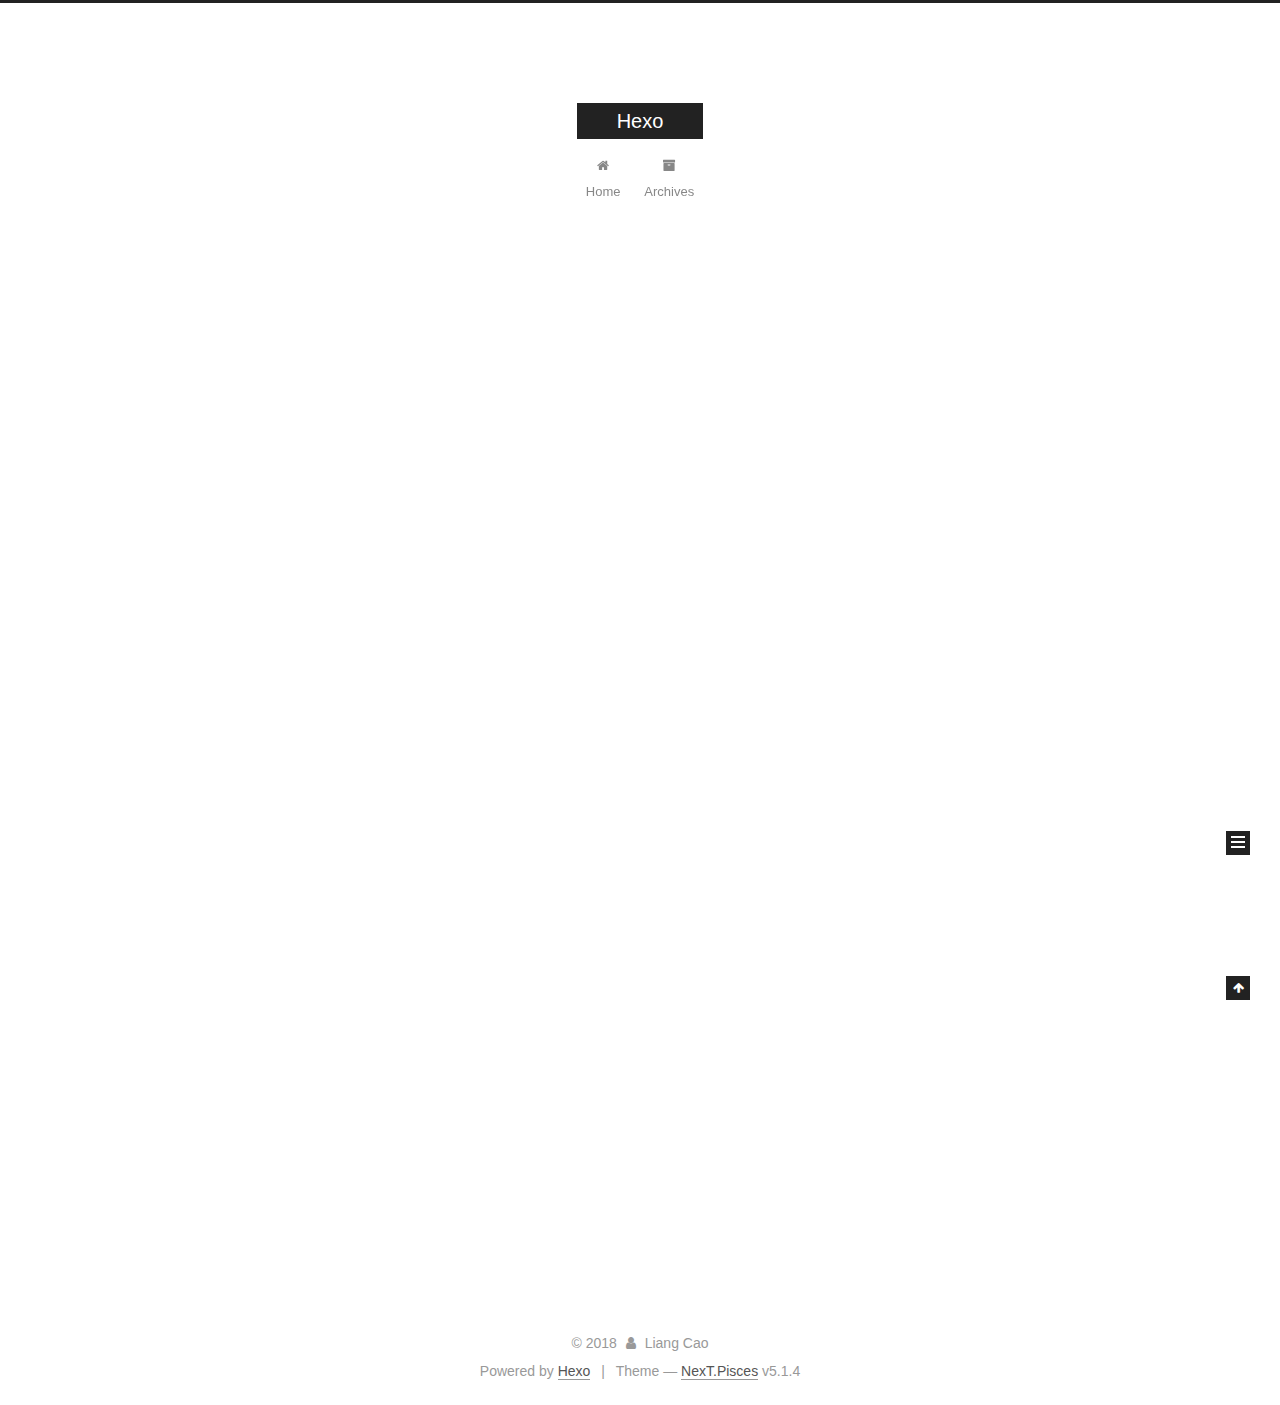
==== index.html @ f4bec3b0 "Site updated: 2018-11-25 15:55:55" ====
<!DOCTYPE html>



  


<html class="theme-next pisces use-motion" lang="">
<head><meta name="generator" content="Hexo 3.8.0">
  <meta charset="UTF-8">
<meta http-equiv="X-UA-Compatible" content="IE=edge">
<meta name="viewport" content="width=device-width, initial-scale=1, maximum-scale=1">
<meta name="theme-color" content="#222">









<meta http-equiv="Cache-Control" content="no-transform">
<meta http-equiv="Cache-Control" content="no-siteapp">
















  
  
  <link href="/lib/fancybox/source/jquery.fancybox.css?v=2.1.5" rel="stylesheet" type="text/css">







<link href="/lib/font-awesome/css/font-awesome.min.css?v=4.6.2" rel="stylesheet" type="text/css">

<link href="/css/main.css?v=5.1.4" rel="stylesheet" type="text/css">


  <link rel="apple-touch-icon" sizes="180x180" href="/images/apple-touch-icon-next.png?v=5.1.4">


  <link rel="icon" type="image/png" sizes="32x32" href="/images/favicon-32x32-next.png?v=5.1.4">


  <link rel="icon" type="image/png" sizes="16x16" href="/images/favicon-16x16-next.png?v=5.1.4">


  <link rel="mask-icon" href="/images/logo.svg?v=5.1.4" color="#222">





  <meta name="keywords" content="Hexo, NexT">










<meta property="og:type" content="website">
<meta property="og:title" content="Hexo">
<meta property="og:url" content="http://yoursite.com/index.html">
<meta property="og:site_name" content="Hexo">
<meta property="og:locale" content="default">
<meta name="twitter:card" content="summary">
<meta name="twitter:title" content="Hexo">



<script type="text/javascript" id="hexo.configurations">
  var NexT = window.NexT || {};
  var CONFIG = {
    root: '/',
    scheme: 'Pisces',
    version: '5.1.4',
    sidebar: {"position":"left","display":"post","offset":12,"b2t":false,"scrollpercent":false,"onmobile":false},
    fancybox: true,
    tabs: true,
    motion: {"enable":true,"async":false,"transition":{"post_block":"fadeIn","post_header":"slideDownIn","post_body":"slideDownIn","coll_header":"slideLeftIn","sidebar":"slideUpIn"}},
    duoshuo: {
      userId: '0',
      author: 'Author'
    },
    algolia: {
      applicationID: '',
      apiKey: '',
      indexName: '',
      hits: {"per_page":10},
      labels: {"input_placeholder":"Search for Posts","hits_empty":"We didn't find any results for the search: ${query}","hits_stats":"${hits} results found in ${time} ms"}
    }
  };
</script>



  <link rel="canonical" href="http://yoursite.com/">





  <title>Hexo</title>
  








</head>

<body itemscope="" itemtype="http://schema.org/WebPage" lang="default">

  
  
    
  

  <div class="container sidebar-position-left 
  page-home">
    <div class="headband"></div>

    <header id="header" class="header" itemscope="" itemtype="http://schema.org/WPHeader">
      <div class="header-inner"><div class="site-brand-wrapper">
  <div class="site-meta ">
    

    <div class="custom-logo-site-title">
      <a href="/" class="brand" rel="start">
        <span class="logo-line-before"><i></i></span>
        <span class="site-title">Hexo</span>
        <span class="logo-line-after"><i></i></span>
      </a>
    </div>
      
        <p class="site-subtitle"></p>
      
  </div>

  <div class="site-nav-toggle">
    <button>
      <span class="btn-bar"></span>
      <span class="btn-bar"></span>
      <span class="btn-bar"></span>
    </button>
  </div>
</div>

<nav class="site-nav">
  

  
    <ul id="menu" class="menu">
      
        
        <li class="menu-item menu-item-home">
          <a href="/" rel="section">
            
              <i class="menu-item-icon fa fa-fw fa-home"></i> <br>
            
            Home
          </a>
        </li>
      
        
        <li class="menu-item menu-item-archives">
          <a href="/archives/" rel="section">
            
              <i class="menu-item-icon fa fa-fw fa-archive"></i> <br>
            
            Archives
          </a>
        </li>
      

      
    </ul>
  

  
</nav>



 </div>
    </header>

    <main id="main" class="main">
      <div class="main-inner">
        <div class="content-wrap">
          <div id="content" class="content">
            
  <section id="posts" class="posts-expand">
    
      

  

  
  
  

  <article class="post post-type-normal" itemscope="" itemtype="http://schema.org/Article">
  
  
  
  <div class="post-block">
    <link itemprop="mainEntityOfPage" href="http://yoursite.com/2018/11/25/hello-world/">

    <span hidden itemprop="author" itemscope="" itemtype="http://schema.org/Person">
      <meta itemprop="name" content="Liang Cao">
      <meta itemprop="description" content="">
      <meta itemprop="image" content="/images/avatar.gif">
    </span>

    <span hidden itemprop="publisher" itemscope="" itemtype="http://schema.org/Organization">
      <meta itemprop="name" content="Hexo">
    </span>

    
      <header class="post-header">

        
        
          <h1 class="post-title" itemprop="name headline">
                
                <a class="post-title-link" href="/2018/11/25/hello-world/" itemprop="url">Hello World</a></h1>
        

        <div class="post-meta">
          <span class="post-time">
            
              <span class="post-meta-item-icon">
                <i class="fa fa-calendar-o"></i>
              </span>
              
                <span class="post-meta-item-text">Posted on</span>
              
              <time title="Post created" itemprop="dateCreated datePublished" datetime="2018-11-25T14:59:24+08:00">
                2018-11-25
              </time>
            

            

            
          </span>

          

          
            
          

          
          

          

          

          

        </div>
      </header>
    

    
    
    
    <div class="post-body" itemprop="articleBody">

      
      

      
        
          
            <p>Welcome to <a href="https://hexo.io/" target="_blank" rel="noopener">Hexo</a>! This is your very first post. Check <a href="https://hexo.io/docs/" target="_blank" rel="noopener">documentation</a> for more info. If you get any problems when using Hexo, you can find the answer in <a href="https://hexo.io/docs/troubleshooting.html" target="_blank" rel="noopener">troubleshooting</a> or you can ask me on <a href="https://github.com/hexojs/hexo/issues" target="_blank" rel="noopener">GitHub</a>.</p>
<h2 id="Quick-Start"><a href="#Quick-Start" class="headerlink" title="Quick Start"></a>Quick Start</h2><h3 id="Create-a-new-post"><a href="#Create-a-new-post" class="headerlink" title="Create a new post"></a>Create a new post</h3><figure class="highlight bash"><table><tr><td class="gutter"><pre><span class="line">1</span><br></pre></td><td class="code"><pre><span class="line">$ hexo new <span class="string">"My New Post"</span></span><br></pre></td></tr></table></figure>
<p>More info: <a href="https://hexo.io/docs/writing.html" target="_blank" rel="noopener">Writing</a></p>
<h3 id="Run-server"><a href="#Run-server" class="headerlink" title="Run server"></a>Run server</h3><figure class="highlight bash"><table><tr><td class="gutter"><pre><span class="line">1</span><br></pre></td><td class="code"><pre><span class="line">$ hexo server</span><br></pre></td></tr></table></figure>
<p>More info: <a href="https://hexo.io/docs/server.html" target="_blank" rel="noopener">Server</a></p>
<h3 id="Generate-static-files"><a href="#Generate-static-files" class="headerlink" title="Generate static files"></a>Generate static files</h3><figure class="highlight bash"><table><tr><td class="gutter"><pre><span class="line">1</span><br></pre></td><td class="code"><pre><span class="line">$ hexo generate</span><br></pre></td></tr></table></figure>
<p>More info: <a href="https://hexo.io/docs/generating.html" target="_blank" rel="noopener">Generating</a></p>
<h3 id="Deploy-to-remote-sites"><a href="#Deploy-to-remote-sites" class="headerlink" title="Deploy to remote sites"></a>Deploy to remote sites</h3><figure class="highlight bash"><table><tr><td class="gutter"><pre><span class="line">1</span><br></pre></td><td class="code"><pre><span class="line">$ hexo deploy</span><br></pre></td></tr></table></figure>
<p>More info: <a href="https://hexo.io/docs/deployment.html" target="_blank" rel="noopener">Deployment</a></p>

          
        
      
    </div>
    
    
    

    

    

    

    <footer class="post-footer">
      

      

      

      
      
        <div class="post-eof"></div>
      
    </footer>
  </div>
  
  
  
  </article>


    
  </section>

  


          </div>
          


          

        </div>
        
          
  
  <div class="sidebar-toggle">
    <div class="sidebar-toggle-line-wrap">
      <span class="sidebar-toggle-line sidebar-toggle-line-first"></span>
      <span class="sidebar-toggle-line sidebar-toggle-line-middle"></span>
      <span class="sidebar-toggle-line sidebar-toggle-line-last"></span>
    </div>
  </div>

  <aside id="sidebar" class="sidebar">
    
    <div class="sidebar-inner">

      

      

      <section class="site-overview-wrap sidebar-panel sidebar-panel-active">
        <div class="site-overview">
          <div class="site-author motion-element" itemprop="author" itemscope="" itemtype="http://schema.org/Person">
            
              <p class="site-author-name" itemprop="name">Liang Cao</p>
              <p class="site-description motion-element" itemprop="description"></p>
          </div>

          <nav class="site-state motion-element">

            
              <div class="site-state-item site-state-posts">
              
                <a href="/archives/">
              
                  <span class="site-state-item-count">1</span>
                  <span class="site-state-item-name">posts</span>
                </a>
              </div>
            

            

            

          </nav>

          

          

          
          

          
          

          

        </div>
      </section>

      

      

    </div>
  </aside>


        
      </div>
    </main>

    <footer id="footer" class="footer">
      <div class="footer-inner">
        <div class="copyright">&copy; <span itemprop="copyrightYear">2018</span>
  <span class="with-love">
    <i class="fa fa-user"></i>
  </span>
  <span class="author" itemprop="copyrightHolder">Liang Cao</span>

  
</div>


  <div class="powered-by">Powered by <a class="theme-link" target="_blank" href="https://hexo.io">Hexo</a></div>



  <span class="post-meta-divider">|</span>



  <div class="theme-info">Theme &mdash; <a class="theme-link" target="_blank" href="https://github.com/iissnan/hexo-theme-next">NexT.Pisces</a> v5.1.4</div>




        







        
      </div>
    </footer>

    
      <div class="back-to-top">
        <i class="fa fa-arrow-up"></i>
        
      </div>
    

    

  </div>

  

<script type="text/javascript">
  if (Object.prototype.toString.call(window.Promise) !== '[object Function]') {
    window.Promise = null;
  }
</script>









  












  
  
    <script type="text/javascript" src="/lib/jquery/index.js?v=2.1.3"></script>
  

  
  
    <script type="text/javascript" src="/lib/fastclick/lib/fastclick.min.js?v=1.0.6"></script>
  

  
  
    <script type="text/javascript" src="/lib/jquery_lazyload/jquery.lazyload.js?v=1.9.7"></script>
  

  
  
    <script type="text/javascript" src="/lib/velocity/velocity.min.js?v=1.2.1"></script>
  

  
  
    <script type="text/javascript" src="/lib/velocity/velocity.ui.min.js?v=1.2.1"></script>
  

  
  
    <script type="text/javascript" src="/lib/fancybox/source/jquery.fancybox.pack.js?v=2.1.5"></script>
  


  


  <script type="text/javascript" src="/js/src/utils.js?v=5.1.4"></script>

  <script type="text/javascript" src="/js/src/motion.js?v=5.1.4"></script>



  
  


  <script type="text/javascript" src="/js/src/affix.js?v=5.1.4"></script>

  <script type="text/javascript" src="/js/src/schemes/pisces.js?v=5.1.4"></script>



  

  


  <script type="text/javascript" src="/js/src/bootstrap.js?v=5.1.4"></script>



  


  




	





  





  












  





  

  

  

  
  

  

  

  

</body>
</html>
---- css/main.css ----
/* normalize.css v3.0.2 | MIT License | git.io/normalize */
html {
  font-family: sans-serif; /* 1 */
  -ms-text-size-adjust: 100%; /* 2 */
  -webkit-text-size-adjust: 100%; /* 2 */
}
body {
  margin: 0;
}
article,
aside,
details,
figcaption,
figure,
footer,
header,
hgroup,
main,
menu,
nav,
section,
summary {
  display: block;
}
audio,
canvas,
progress,
video {
  display: inline-block; /* 1 */
  vertical-align: baseline; /* 2 */
}
audio:not([controls]) {
  display: none;
  height: 0;
}
[hidden],
template {
  display: none;
}
a {
  background-color: transparent;
}
a:active,
a:hover {
  outline: 0;
}
abbr[title] {
  border-bottom: 1px dotted;
}
b,
strong {
  font-weight: bold;
}
dfn {
  font-style: italic;
}
h1 {
  font-size: 2em;
  margin: 0.67em 0;
}
mark {
  background: #ff0;
  color: #000;
}
small {
  font-size: 80%;
}
sub,
sup {
  font-size: 75%;
  line-height: 0;
  position: relative;
  vertical-align: baseline;
}
sup {
  top: -0.5em;
}
sub {
  bottom: -0.25em;
}
img {
  border: 0;
}
svg:not(:root) {
  overflow: hidden;
}
figure {
  margin: 1em 40px;
}
hr {
  -moz-box-sizing: content-box;
  box-sizing: content-box;
  height: 0;
}
pre {
  overflow: auto;
}
code,
kbd,
pre,
samp {
  font-family: monospace, monospace;
  font-size: 1em;
}
button,
input,
optgroup,
select,
textarea {
  color: inherit; /* 1 */
  font: inherit; /* 2 */
  margin: 0; /* 3 */
}
button {
  overflow: visible;
}
button,
select {
  text-transform: none;
}
button,
html input[type="button"],
input[type="reset"],
input[type="submit"] {
  -webkit-appearance: button; /* 2 */
  cursor: pointer; /* 3 */
}
button[disabled],
html input[disabled] {
  cursor: default;
}
button::-moz-focus-inner,
input::-moz-focus-inner {
  border: 0;
  padding: 0;
}
input {
  line-height: normal;
}
input[type="checkbox"],
input[type="radio"] {
  box-sizing: border-box; /* 1 */
  padding: 0; /* 2 */
}
input[type="number"]::-webkit-inner-spin-button,
input[type="number"]::-webkit-outer-spin-button {
  height: auto;
}
input[type="search"] {
  -webkit-appearance: textfield; /* 1 */
  -moz-box-sizing: content-box;
  -webkit-box-sizing: content-box; /* 2 */
  box-sizing: content-box;
}
input[type="search"]::-webkit-search-cancel-button,
input[type="search"]::-webkit-search-decoration {
  -webkit-appearance: none;
}
fieldset {
  border: 1px solid #c0c0c0;
  margin: 0 2px;
  padding: 0.35em 0.625em 0.75em;
}
legend {
  border: 0; /* 1 */
  padding: 0; /* 2 */
}
textarea {
  overflow: auto;
}
optgroup {
  font-weight: bold;
}
table {
  border-collapse: collapse;
  border-spacing: 0;
}
td,
th {
  padding: 0;
}
::selection {
  background: #262a30;
  color: #fff;
}
body {
  position: relative;
  font-family: 'Lato', "PingFang SC", "Microsoft YaHei", sans-serif;
  font-size: 14px;
  line-height: 2;
  color: #555;
  background: #fff;
}
@media (max-width: 767px) {
  body {
    padding-right: 0 !important;
  }
}
@media (min-width: 768px) and (max-width: 991px) {
  body {
    padding-right: 0 !important;
  }
}
@media (min-width: 1600px) {
  body {
    font-size: 16px;
  }
}
h1,
h2,
h3,
h4,
h5,
h6 {
  margin: 0;
  padding: 0;
  font-weight: bold;
  line-height: 1.5;
  font-family: 'Lato', "PingFang SC", "Microsoft YaHei", sans-serif;
}
h2,
h3,
h4,
h5,
h6 {
  margin: 20px 0 15px;
}
h1 {
  font-size: 22px;
}
@media (max-width: 767px) {
  h1 {
    font-size: 18px;
  }
}
h2 {
  font-size: 20px;
}
@media (max-width: 767px) {
  h2 {
    font-size: 16px;
  }
}
h3 {
  font-size: 18px;
}
@media (max-width: 767px) {
  h3 {
    font-size: 14px;
  }
}
h4 {
  font-size: 16px;
}
@media (max-width: 767px) {
  h4 {
    font-size: 12px;
  }
}
h5 {
  font-size: 14px;
}
@media (max-width: 767px) {
  h5 {
    font-size: 10px;
  }
}
h6 {
  font-size: 12px;
}
@media (max-width: 767px) {
  h6 {
    font-size: 8px;
  }
}
p {
  margin: 0 0 20px 0;
}
a {
  color: #555;
  text-decoration: none;
  outline: none;
  border-bottom: 1px solid #999;
  word-wrap: break-word;
}
a:hover {
  color: #222;
  border-bottom-color: #222;
}
blockquote {
  margin: 0;
  padding: 0;
}
img {
  display: block;
  margin: auto;
  max-width: 100%;
  height: auto;
}
hr {
  margin: 40px 0;
  height: 3px;
  border: none;
  background-color: #ddd;
  background-image: repeating-linear-gradient(-45deg, #fff, #fff 4px, transparent 4px, transparent 8px);
}
blockquote {
  padding: 0 15px;
  color: #666;
  border-left: 4px solid #ddd;
}
blockquote cite::before {
  content: "-";
  padding: 0 5px;
}
dt {
  font-weight: 700;
}
dd {
  margin: 0;
  padding: 0;
}
kbd {
  border: 1px solid #ccc;
  border-radius: 0.2em;
  box-shadow: 0.1em 0.1em 0.2em rgba(0,0,0,0.1);
  background-color: #f9f9f9;
  font-family: inherit;
  background-image: -webkit-linear-gradient(top, #eee, #fff, #eee);
  padding: 0.1em 0.3em;
  white-space: nowrap;
}
.text-left {
  text-align: left;
}
.text-center {
  text-align: center;
}
.text-right {
  text-align: right;
}
.text-justify {
  text-align: justify;
}
.text-nowrap {
  white-space: nowrap;
}
.text-lowercase {
  text-transform: lowercase;
}
.text-uppercase {
  text-transform: uppercase;
}
.text-capitalize {
  text-transform: capitalize;
}
.center-block {
  display: block;
  margin-left: auto;
  margin-right: auto;
}
.clearfix:before,
.clearfix:after {
  content: " ";
  display: table;
}
.clearfix:after {
  clear: both;
}
.pullquote {
  width: 45%;
}
.pullquote.left {
  float: left;
  margin-left: 5px;
  margin-right: 10px;
}
.pullquote.right {
  float: right;
  margin-left: 10px;
  margin-right: 5px;
}
.affix.affix.affix {
  position: fixed;
}
.translation {
  margin-top: -20px;
  font-size: 14px;
  color: #999;
}
.scrollbar-measure {
  width: 100px;
  height: 100px;
  overflow: scroll;
  position: absolute;
  top: -9999px;
}
.use-motion .motion-element {
  opacity: 0;
}
table {
  margin: 20px 0;
  width: 100%;
  border-collapse: collapse;
  border-spacing: 0;
  border: 1px solid #ddd;
  font-size: 14px;
  table-layout: fixed;
  word-wrap: break-all;
}
table>tbody>tr:nth-of-type(odd) {
  background-color: #f9f9f9;
}
table>tbody>tr:hover {
  background-color: #f5f5f5;
}
caption,
th,
td {
  padding: 8px;
  text-align: left;
  vertical-align: middle;
  font-weight: normal;
}
th,
td {
  border-bottom: 3px solid #ddd;
  border-right: 1px solid #eee;
}
th {
  padding-bottom: 10px;
  font-weight: 700;
}
td {
  border-bottom-width: 1px;
}
html,
body {
  height: 100%;
}
.container {
  position: relative;
  min-height: 100%;
}
.header-inner {
  margin: 0 auto;
  padding: 100px 0 70px;
  width: 700px;
}
@media (min-width: 1600px) {
  .container .header-inner {
    width: 900px;
  }
}
.main {
  padding-bottom: 150px;
}
.main-inner {
  margin: 0 auto;
  width: 700px;
}
@media (min-width: 1600px) {
  .container .main-inner {
    width: 900px;
  }
}
.footer {
  position: absolute;
  left: 0;
  bottom: 0;
  width: 100%;
  min-height: 50px;
}
.footer-inner {
  box-sizing: border-box;
  margin: 20px auto;
  width: 700px;
}
@media (min-width: 1600px) {
  .container .footer-inner {
    width: 900px;
  }
}
pre,
.highlight {
  overflow: auto;
  margin: 20px 0;
  padding: 0;
  font-size: 13px;
  color: #4d4d4c;
  background: #f7f7f7;
  line-height: 1.6;
}
pre,
code {
  font-family: consolas, Menlo, "PingFang SC", "Microsoft YaHei", monospace;
}
code {
  padding: 2px 4px;
  word-wrap: break-word;
  color: #555;
  background: #eee;
  border-radius: 3px;
  font-size: 13px;
}
pre {
  padding: 10px;
}
pre code {
  padding: 0;
  color: #4d4d4c;
  background: none;
  text-shadow: none;
}
.highlight {
  border-radius: 1px;
}
.highlight pre {
  border: none;
  margin: 0;
  padding: 10px 0;
}
.highlight table {
  margin: 0;
  width: auto;
  border: none;
}
.highlight td {
  border: none;
  padding: 0;
}
.highlight figcaption {
  font-size: 1em;
  color: #4d4d4c;
  line-height: 1em;
  margin-bottom: 1em;
}
.highlight figcaption:before,
.highlight figcaption:after {
  content: " ";
  display: table;
}
.highlight figcaption:after {
  clear: both;
}
.highlight figcaption a {
  float: right;
  color: #4d4d4c;
}
.highlight figcaption a:hover {
  border-bottom-color: #4d4d4c;
}
.highlight .gutter pre {
  padding-left: 10px;
  padding-right: 10px;
  color: #869194;
  text-align: right;
  background-color: #eff2f3;
}
.highlight .code pre {
  width: 100%;
  padding-left: 10px;
  padding-right: 10px;
  background-color: #f7f7f7;
}
.highlight .line {
  height: 20px;
}
.gutter {
  -webkit-user-select: none;
  -moz-user-select: none;
  -ms-user-select: none;
  user-select: none;
}
.gist table {
  width: auto;
}
.gist table td {
  border: none;
}
pre .deletion {
  background: #fdd;
}
pre .addition {
  background: #dfd;
}
pre .meta {
  color: #8959a8;
}
pre .comment {
  color: #8e908c;
}
pre .variable,
pre .attribute,
pre .tag,
pre .regexp,
pre .ruby .constant,
pre .xml .tag .title,
pre .xml .pi,
pre .xml .doctype,
pre .html .doctype,
pre .css .id,
pre .css .class,
pre .css .pseudo {
  color: #c82829;
}
pre .number,
pre .preprocessor,
pre .built_in,
pre .literal,
pre .params,
pre .constant,
pre .command {
  color: #f5871f;
}
pre .ruby .class .title,
pre .css .rules .attribute,
pre .string,
pre .value,
pre .inheritance,
pre .header,
pre .ruby .symbol,
pre .xml .cdata,
pre .special,
pre .number,
pre .formula {
  color: #718c00;
}
pre .title,
pre .css .hexcolor {
  color: #3e999f;
}
pre .function,
pre .python .decorator,
pre .python .title,
pre .ruby .function .title,
pre .ruby .title .keyword,
pre .perl .sub,
pre .javascript .title,
pre .coffeescript .title {
  color: #4271ae;
}
pre .keyword,
pre .javascript .function {
  color: #8959a8;
}
.full-image.full-image.full-image.full-image {
  border: none;
  max-width: 100%;
  width: auto;
  margin: 20px auto 25px;
}
@media (min-width: 992px) {
  .full-image.full-image.full-image.full-image {
    max-width: none;
    width: 110%;
    margin: 25px -5%;
  }
}
.blockquote-center,
.page-home .post-type-quote blockquote,
.page-post-detail .post-type-quote blockquote {
  position: relative;
  margin: 40px 0;
  padding: 0;
  border-left: none;
  text-align: center;
}
.blockquote-center::before,
.page-home .post-type-quote blockquote::before,
.page-post-detail .post-type-quote blockquote::before,
.blockquote-center::after,
.page-home .post-type-quote blockquote::after,
.page-post-detail .post-type-quote blockquote::after {
  position: absolute;
  content: ' ';
  display: block;
  width: 100%;
  height: 24px;
  opacity: 0.2;
  background-repeat: no-repeat;
  background-position: 0 -6px;
  background-size: 22px 22px;
}
.blockquote-center::before,
.page-home .post-type-quote blockquote::before,
.page-post-detail .post-type-quote blockquote::before {
  top: -20px;
  background-image: url("../images/quote-l.svg");
  border-top: 1px solid #ccc;
}
.blockquote-center::after,
.page-home .post-type-quote blockquote::after,
.page-post-detail .post-type-quote blockquote::after {
  bottom: -20px;
  background-image: url("../images/quote-r.svg");
  border-bottom: 1px solid #ccc;
  background-position: 100% 8px;
}
.blockquote-center p,
.page-home .post-type-quote blockquote p,
.page-post-detail .post-type-quote blockquote p,
.blockquote-center div,
.page-home .post-type-quote blockquote div,
.page-post-detail .post-type-quote blockquote div {
  text-align: center;
}
.post .post-body .group-picture img {
  box-sizing: border-box;
  padding: 0 3px;
  border: none;
}
.post .group-picture-row {
  overflow: hidden;
  margin-top: 6px;
}
.post .group-picture-row:first-child {
  margin-top: 0;
}
.post .group-picture-column {
  float: left;
}
.page-post-detail .post-body .group-picture-column {
  float: none;
  margin-top: 10px;
  width: auto !important;
}
.page-post-detail .post-body .group-picture-column img {
  margin: 0 auto;
}
.page-archive .group-picture-container {
  overflow: hidden;
}
.page-archive .group-picture-row {
  float: left;
}
.page-archive .group-picture-row:first-child {
  margin-top: 6px;
}
.page-archive .group-picture-column {
  max-width: 150px;
  max-height: 150px;
}
.post-body .note {
  position: relative;
  padding: 15px;
  margin-bottom: 20px;
  border: 1px solid #eee;
  border-left-width: 5px;
  border-radius: 3px;
}
.post-body .note h2,
.post-body .note h3,
.post-body .note h4,
.post-body .note h5,
.post-body .note h6 {
  margin-top: 0;
  margin-bottom: 0;
  border-bottom: initial;
  padding-top: 0 !important;
}
.post-body .note p:first-child,
.post-body .note ul:first-child,
.post-body .note ol:first-child,
.post-body .note table:first-child,
.post-body .note pre:first-child,
.post-body .note blockquote:first-child {
  margin-top: 0;
}
.post-body .note p:last-child,
.post-body .note ul:last-child,
.post-body .note ol:last-child,
.post-body .note table:last-child,
.post-body .note pre:last-child,
.post-body .note blockquote:last-child {
  margin-bottom: 0;
}
.post-body .note.default {
  border-left-color: #777;
}
.post-body .note.default h2,
.post-body .note.default h3,
.post-body .note.default h4,
.post-body .note.default h5,
.post-body .note.default h6 {
  color: #777;
}
.post-body .note.primary {
  border-left-color: #6f42c1;
}
.post-body .note.primary h2,
.post-body .note.primary h3,
.post-body .note.primary h4,
.post-body .note.primary h5,
.post-body .note.primary h6 {
  color: #6f42c1;
}
.post-body .note.info {
  border-left-color: #428bca;
}
.post-body .note.info h2,
.post-body .note.info h3,
.post-body .note.info h4,
.post-body .note.info h5,
.post-body .note.info h6 {
  color: #428bca;
}
.post-body .note.success {
  border-left-color: #5cb85c;
}
.post-body .note.success h2,
.post-body .note.success h3,
.post-body .note.success h4,
.post-body .note.success h5,
.post-body .note.success h6 {
  color: #5cb85c;
}
.post-body .note.warning {
  border-left-color: #f0ad4e;
}
.post-body .note.warning h2,
.post-body .note.warning h3,
.post-body .note.warning h4,
.post-body .note.warning h5,
.post-body .note.warning h6 {
  color: #f0ad4e;
}
.post-body .note.danger {
  border-left-color: #d9534f;
}
.post-body .note.danger h2,
.post-body .note.danger h3,
.post-body .note.danger h4,
.post-body .note.danger h5,
.post-body .note.danger h6 {
  color: #d9534f;
}
.post-body .label {
  display: inline;
  padding: 0 2px;
  white-space: nowrap;
}
.post-body .label.default {
  background-color: #f0f0f0;
}
.post-body .label.primary {
  background-color: #efe6f7;
}
.post-body .label.info {
  background-color: #e5f2f8;
}
.post-body .label.success {
  background-color: #e7f4e9;
}
.post-body .label.warning {
  background-color: #fcf6e1;
}
.post-body .label.danger {
  background-color: #fae8eb;
}
.post-body .tabs {
  position: relative;
  display: block;
  margin-bottom: 20px;
  padding-top: 10px;
}
.post-body .tabs ul.nav-tabs {
  margin: 0;
  padding: 0;
  display: flex;
  margin-bottom: -1px;
}
@media (max-width: 413px) {
  .post-body .tabs ul.nav-tabs {
    display: block;
    margin-bottom: 5px;
  }
}
.post-body .tabs ul.nav-tabs li.tab {
  list-style-type: none !important;
  margin: 0 0.25em 0 0;
  border-top: 3px solid transparent;
  border-left: 1px solid transparent;
  border-right: 1px solid transparent;
}
@media (max-width: 413px) {
  .post-body .tabs ul.nav-tabs li.tab {
    margin: initial;
    border-top: 1px solid transparent;
    border-left: 3px solid transparent;
    border-right: 1px solid transparent;
    border-bottom: 1px solid transparent;
  }
}
.post-body .tabs ul.nav-tabs li.tab a {
  outline: 0;
  border-bottom: initial;
  display: block;
  line-height: 1.8em;
  padding: 0.25em 0.75em;
  transition-duration: 0.2s;
  transition-timing-function: ease-out;
  transition-delay: 0s;
}
.post-body .tabs ul.nav-tabs li.tab a i {
  width: 1.285714285714286em;
}
.post-body .tabs ul.nav-tabs li.tab.active {
  border-top: 3px solid #fc6423;
  border-left: 1px solid #ddd;
  border-right: 1px solid #ddd;
  background-color: #fff;
}
@media (max-width: 413px) {
  .post-body .tabs ul.nav-tabs li.tab.active {
    border-top: 1px solid #ddd;
    border-left: 3px solid #fc6423;
    border-right: 1px solid #ddd;
    border-bottom: 1px solid #ddd;
  }
}
.post-body .tabs ul.nav-tabs li.tab.active a {
  cursor: default;
  color: #555;
}
.post-body .tabs .tab-content {
  background-color: #fff;
}
.post-body .tabs .tab-content .tab-pane {
  border: 1px solid #ddd;
  padding: 20px 20px 0 20px;
}
.post-body .tabs .tab-content .tab-pane:not(.active) {
  display: none !important;
}
.post-body .tabs .tab-content .tab-pane.active {
  display: block !important;
}
.btn {
  display: inline-block;
  padding: 0 20px;
  font-size: 14px;
  color: #fff;
  background: #222;
  border: 2px solid #222;
  text-decoration: none;
  border-radius: 0;
  transition-property: background-color;
  transition-duration: 0.2s;
  transition-timing-function: ease-in-out;
  transition-delay: 0s;
  line-height: 2;
}
.btn:hover {
  border-color: #222;
  color: #222;
  background: #fff;
}
.btn +.btn {
  margin: 0 0 8px 8px;
}
.btn .fa-fw {
  width: 1.285714285714286em;
  text-align: left;
}
.btn-bar {
  display: block;
  width: 22px;
  height: 2px;
  background: #555;
  border-radius: 1px;
}
.btn-bar+.btn-bar {
  margin-top: 4px;
}
.pagination {
  margin: 120px 0 40px;
  text-align: center;
  border-top: 1px solid #eee;
}
.page-number-basic,
.pagination .prev,
.pagination .next,
.pagination .page-number,
.pagination .space {
  display: inline-block;
  position: relative;
  top: -1px;
  margin: 0 10px;
  padding: 0 11px;
}
@media (max-width: 767px) {
  .page-number-basic,
  .pagination .prev,
  .pagination .next,
  .pagination .page-number,
  .pagination .space {
    margin: 0 5px;
  }
}
.pagination .prev,
.pagination .next,
.pagination .page-number {
  border-bottom: 0;
  border-top: 1px solid #eee;
  transition-property: border-color;
  transition-duration: 0.2s;
  transition-timing-function: ease-in-out;
  transition-delay: 0s;
}
.pagination .prev:hover,
.pagination .next:hover,
.pagination .page-number:hover {
  border-top-color: #222;
}
.pagination .space {
  padding: 0;
  margin: 0;
}
.pagination .prev {
  margin-left: 0;
}
.pagination .next {
  margin-right: 0;
}
.pagination .page-number.current {
  color: #fff;
  background: #ccc;
  border-top-color: #ccc;
}
@media (max-width: 767px) {
  .pagination {
    border-top: none;
  }
  .pagination .prev,
  .pagination .next,
  .pagination .page-number {
    margin-bottom: 10px;
    border-top: 0;
    border-bottom: 1px solid #eee;
    padding: 0 10px;
  }
  .pagination .prev:hover,
  .pagination .next:hover,
  .pagination .page-number:hover {
    border-bottom-color: #222;
  }
}
.comments {
  margin: 60px 20px 0;
}
.tag-cloud {
  text-align: center;
}
.tag-cloud a {
  display: inline-block;
  margin: 10px;
}
.back-to-top {
  box-sizing: border-box;
  position: fixed;
  bottom: -100px;
  right: 30px;
  z-index: 1050;
  padding: 0 6px;
  width: 24px;
  background: #222;
  font-size: 12px;
  opacity: 1;
  color: #fff;
  cursor: pointer;
  text-align: center;
  -webkit-transform: translateZ(0);
  transition-property: bottom;
  transition-duration: 0.2s;
  transition-timing-function: ease-in-out;
  transition-delay: 0s;
}
@media (min-width: 768px) and (max-width: 991px) {
  .back-to-top {
    display: none !important;
  }
}
@media (max-width: 767px) {
  .back-to-top {
    display: none !important;
  }
}
.back-to-top.back-to-top-on {
  bottom: 19px;
}
.header {
  background: transparent;
}
.header-inner {
  position: relative;
}
.headband {
  height: 3px;
  background: #222;
}
.site-meta {
  margin: 0;
  text-align: center;
}
@media (max-width: 767px) {
  .site-meta {
    text-align: center;
  }
}
.brand {
  position: relative;
  display: inline-block;
  padding: 0 40px;
  color: #fff;
  background: #222;
  border-bottom: none;
}
.brand:hover {
  color: #fff;
}
.logo {
  display: inline-block;
  margin-right: 5px;
  line-height: 36px;
  vertical-align: top;
}
.site-title {
  display: inline-block;
  vertical-align: top;
  line-height: 36px;
  font-size: 20px;
  font-weight: normal;
  font-family: 'Lato', "PingFang SC", "Microsoft YaHei", sans-serif;
}
.site-subtitle {
  margin-top: 10px;
  font-size: 13px;
  color: #999;
}
.use-motion .brand {
  opacity: 0;
}
.use-motion .logo,
.use-motion .site-title,
.use-motion .site-subtitle {
  opacity: 0;
  position: relative;
  top: -10px;
}
.site-nav-toggle {
  display: none;
  position: absolute;
  top: 10px;
  left: 10px;
}
@media (max-width: 767px) {
  .site-nav-toggle {
    display: block;
  }
}
.site-nav-toggle button {
  margin-top: 2px;
  padding: 9px 10px;
  background: transparent;
  border: none;
}
@media (max-width: 767px) {
  .site-nav {
    display: none;
    margin: 0 -10px;
    padding: 0 10px;
    clear: both;
    border-top: 1px solid #ddd;
  }
}
@media (min-width: 768px) and (max-width: 991px) {
  .site-nav {
    display: block !important;
  }
}
@media (min-width: 992px) {
  .site-nav {
    display: block !important;
  }
}
.menu {
  margin-top: 20px;
  padding-left: 0;
  text-align: center;
}
.menu .menu-item {
  display: inline-block;
  margin: 0 10px;
  list-style: none;
}
@media screen and (max-width: 767px) {
  .menu .menu-item {
    margin-top: 10px;
  }
}
.menu .menu-item a {
  display: block;
  font-size: 13px;
  line-height: inherit;
  border-bottom: 1px solid transparent;
  transition-property: border-color;
  transition-duration: 0.2s;
  transition-timing-function: ease-in-out;
  transition-delay: 0s;
}
.menu .menu-item a:hover {
  border-bottom-color: #222;
}
.menu .menu-item .fa {
  margin-right: 5px;
}
.use-motion .menu-item {
  opacity: 0;
}
.post-body {
  font-family: 'Lato', "PingFang SC", "Microsoft YaHei", sans-serif;
}
@media (max-width: 767px) {
  .post-body {
    word-break: break-word;
  }
}
.post-body .fancybox img {
  display: block !important;
  margin: 0 auto;
  cursor: pointer;
  cursor: zoom-in;
  cursor: -webkit-zoom-in;
}
.post-body .image-caption,
.post-body .figure .caption {
  margin: -20px auto 15px;
  text-align: center;
  font-size: 14px;
  color: #999;
  font-weight: bold;
  line-height: 1;
}
.post-sticky-flag {
  display: inline-block;
  font-size: 16px;
  -ms-transform: rotate(30deg);
  -webkit-transform: rotate(30deg);
  -moz-transform: rotate(30deg);
  -ms-transform: rotate(30deg);
  -o-transform: rotate(30deg);
  transform: rotate(30deg);
}
.use-motion .post-block,
.use-motion .pagination,
.use-motion .comments {
  opacity: 0;
}
.use-motion .post-header {
  opacity: 0;
}
.use-motion .post-body {
  opacity: 0;
}
.use-motion .collection-title {
  opacity: 0;
}
.posts-expand {
  padding-top: 40px;
}
@media (max-width: 767px) {
  .posts-expand {
    margin: 0 20px;
  }
  .post-body pre .gutter pre {
    padding-right: 10px;
  }
  .post-body .highlight {
    margin-left: 0px;
    margin-right: 0px;
    padding: 0;
  }
  .post-body .highlight .gutter pre {
    padding-right: 10px;
  }
}
@media (min-width: 992px) {
  .posts-expand .post-body {
    text-align: justify;
  }
}
.posts-expand .post-body h2,
.posts-expand .post-body h3,
.posts-expand .post-body h4,
.posts-expand .post-body h5,
.posts-expand .post-body h6 {
  padding-top: 10px;
}
.posts-expand .post-body h2 .header-anchor,
.posts-expand .post-body h3 .header-anchor,
.posts-expand .post-body h4 .header-anchor,
.posts-expand .post-body h5 .header-anchor,
.posts-expand .post-body h6 .header-anchor {
  float: right;
  margin-left: 10px;
  color: #ccc;
  border-bottom-style: none;
  visibility: hidden;
}
.posts-expand .post-body h2 .header-anchor:hover,
.posts-expand .post-body h3 .header-anchor:hover,
.posts-expand .post-body h4 .header-anchor:hover,
.posts-expand .post-body h5 .header-anchor:hover,
.posts-expand .post-body h6 .header-anchor:hover {
  color: inherit;
}
.posts-expand .post-body h2:hover .header-anchor,
.posts-expand .post-body h3:hover .header-anchor,
.posts-expand .post-body h4:hover .header-anchor,
.posts-expand .post-body h5:hover .header-anchor,
.posts-expand .post-body h6:hover .header-anchor {
  visibility: visible;
}
.posts-expand .post-body ul li {
  list-style: circle;
}
.posts-expand .post-body img {
  box-sizing: border-box;
  margin: auto;
  padding: 3px;
  border: 1px solid #ddd;
}
.posts-expand .post-body .fancybox img {
  margin: 0 auto 25px;
}
@media (max-width: 767px) {
  .posts-collapse {
    margin: 0 20px;
  }
  .posts-collapse .post-title,
  .posts-collapse .post-meta {
    display: block;
    width: auto;
    text-align: left;
  }
}
.posts-collapse {
  position: relative;
  z-index: 1010;
  margin-left: 55px;
}
.posts-collapse::after {
  content: " ";
  position: absolute;
  top: 20px;
  left: 0;
  margin-left: -2px;
  width: 4px;
  height: 100%;
  background: #f5f5f5;
  z-index: -1;
}
@media (max-width: 767px) {
  .posts-collapse {
    margin: 0 20px;
  }
}
.posts-collapse .collection-title {
  position: relative;
  margin: 60px 0;
}
.posts-collapse .collection-title h1,
.posts-collapse .collection-title h2 {
  margin-left: 20px;
}
.posts-collapse .collection-title small {
  color: #bbb;
  margin-left: 5px;
}
.posts-collapse .collection-title::before {
  content: " ";
  position: absolute;
  left: 0;
  top: 50%;
  margin-left: -4px;
  margin-top: -4px;
  width: 8px;
  height: 8px;
  background: #bbb;
  border-radius: 50%;
}
.posts-collapse .post {
  margin: 30px 0;
}
.posts-collapse .post-header {
  position: relative;
  transition-duration: 0.2s;
  transition-timing-function: ease-in-out;
  transition-delay: 0s;
  transition-property: border;
  border-bottom: 1px dashed #ccc;
}
.posts-collapse .post-header::before {
  content: " ";
  position: absolute;
  left: 0;
  top: 12px;
  width: 6px;
  height: 6px;
  margin-left: -4px;
  background: #bbb;
  border-radius: 50%;
  border: 1px solid #fff;
  transition-duration: 0.2s;
  transition-timing-function: ease-in-out;
  transition-delay: 0s;
  transition-property: background;
}
.posts-collapse .post-header:hover {
  border-bottom-color: #666;
}
.posts-collapse .post-header:hover::before {
  background: #222;
}
.posts-collapse .post-meta {
  position: absolute;
  font-size: 12px;
  left: 20px;
  top: 5px;
}
.posts-collapse .post-comments-count {
  display: none;
}
.posts-collapse .post-title {
  margin-left: 60px;
  font-size: 16px;
  font-weight: normal;
  line-height: inherit;
}
.posts-collapse .post-title::after {
  margin-left: 3px;
  opacity: 0.6;
}
.posts-collapse .post-title a {
  color: #666;
  border-bottom: none;
}
.page-home .post-type-quote .post-header,
.page-post-detail .post-type-quote .post-header,
.page-home .post-type-quote .post-tags,
.page-post-detail .post-type-quote .post-tags {
  display: none;
}
.posts-expand .post-title {
  text-align: center;
  word-break: break-word;
  font-weight: 400;
}
.posts-expand .post-title-link {
  display: inline-block;
  position: relative;
  color: #555;
  border-bottom: none;
  line-height: 1.2;
  vertical-align: top;
}
.posts-expand .post-title-link::before {
  content: "";
  position: absolute;
  width: 100%;
  height: 2px;
  bottom: 0;
  left: 0;
  background-color: #000;
  visibility: hidden;
  -webkit-transform: scaleX(0);
  -moz-transform: scaleX(0);
  -ms-transform: scaleX(0);
  -o-transform: scaleX(0);
  transform: scaleX(0);
  transition-duration: 0.2s;
  transition-timing-function: ease-in-out;
  transition-delay: 0s;
}
.posts-expand .post-title-link:hover::before {
  visibility: visible;
  -webkit-transform: scaleX(1);
  -moz-transform: scaleX(1);
  -ms-transform: scaleX(1);
  -o-transform: scaleX(1);
  transform: scaleX(1);
}
.posts-expand .post-title-link .fa {
  font-size: 16px;
}
.posts-expand .post-meta {
  margin: 3px 0 60px 0;
  color: #999;
  font-family: 'Lato', "PingFang SC", "Microsoft YaHei", sans-serif;
  font-size: 12px;
  text-align: center;
}
.posts-expand .post-meta .post-category-list {
  display: inline-block;
  margin: 0;
  padding: 3px;
}
.posts-expand .post-meta .post-category-list-link {
  color: #999;
}
.posts-expand .post-meta .post-description {
  font-size: 14px;
  margin-top: 2px;
}
.post-meta-divider {
  margin: 0 0.5em;
}
.post-meta-item-icon {
  margin-right: 3px;
}
@media (min-width: 768px) and (max-width: 991px) {
  .post-meta-item-icon {
    display: inline-block;
  }
}
@media (max-width: 767px) {
  .post-meta-item-icon {
    display: inline-block;
  }
}
@media (min-width: 768px) and (max-width: 991px) {
  .post-meta-item-text {
    display: none;
  }
}
@media (max-width: 767px) {
  .post-meta-item-text {
    display: none;
  }
}
@media (max-width: 767px) {
  .posts-expand .post-comments-count {
    display: none;
  }
}
.post-button {
  margin-top: 40px;
}
.posts-expand .post-tags {
  margin-top: 40px;
  text-align: center;
}
.posts-expand .post-tags a {
  display: inline-block;
  margin-right: 10px;
  font-size: 13px;
}
.post-nav {
  display: table;
  margin-top: 15px;
  width: 100%;
  border-top: 1px solid #eee;
}
.post-nav-divider {
  display: table-cell;
  width: 10%;
}
.post-nav-item {
  display: table-cell;
  padding: 10px 0 0 0;
  width: 45%;
  vertical-align: top;
}
.post-nav-item a {
  position: relative;
  display: block;
  line-height: 25px;
  font-size: 14px;
  color: #555;
  border-bottom: none;
}
.post-nav-item a:hover {
  color: #222;
  border-bottom: none;
}
.post-nav-item a:active {
  top: 2px;
}
.post-nav-item .fa {
  position: absolute;
  top: 8px;
  left: 0;
  font-size: 12px;
}
.post-nav-next a {
  padding-left: 15px;
}
.post-nav-prev {
  text-align: right;
}
.post-nav-prev a {
  padding-right: 15px;
}
.post-nav-prev .fa {
  right: 0;
  left: auto;
}
.posts-expand .post-eof {
  display: block;
  margin: 80px auto 60px;
  width: 8%;
  height: 1px;
  background: #ccc;
  text-align: center;
}
.post:last-child .post-eof.post-eof.post-eof {
  display: none;
}
.post-gallery {
  display: table;
  table-layout: fixed;
  width: 100%;
  border-collapse: separate;
}
.post-gallery-row {
  display: table-row;
}
.post-gallery .post-gallery-img {
  display: table-cell;
  text-align: center;
  vertical-align: middle;
  border: none;
}
.post-gallery .post-gallery-img img {
  max-width: 100%;
  max-height: 100%;
  border: none;
}
.fancybox-close,
.fancybox-close:hover {
  border: none;
}
.rtl.post-body p,
.rtl.post-body a,
.rtl.post-body h1,
.rtl.post-body h2,
.rtl.post-body h3,
.rtl.post-body h4,
.rtl.post-body h5,
.rtl.post-body h6,
.rtl.post-body li,
.rtl.post-body ul,
.rtl.post-body ol {
  direction: rtl;
  font-family: UKIJ Ekran;
}
.rtl.post-title {
  font-family: UKIJ Ekran;
}
.sidebar {
  position: fixed;
  right: 0;
  top: 0;
  bottom: 0;
  width: 0;
  z-index: 1040;
  box-shadow: inset 0 2px 6px #000;
  background: #222;
  -webkit-transform: translateZ(0);
}
.sidebar a {
  color: #999;
  border-bottom-color: #555;
}
.sidebar a:hover {
  color: #eee;
}
@media (min-width: 768px) and (max-width: 991px) {
  .sidebar {
    display: none !important;
  }
}
@media (max-width: 767px) {
  .sidebar {
    display: none !important;
  }
}
.sidebar-inner {
  position: relative;
  padding: 20px 10px;
  color: #999;
  text-align: center;
}
.site-overview-wrap {
  overflow: hidden;
}
.site-overview {
  overflow-y: auto;
  overflow-x: hidden;
}
.sidebar-toggle {
  position: fixed;
  right: 30px;
  bottom: 45px;
  width: 14px;
  height: 14px;
  padding: 5px;
  background: #222;
  line-height: 0;
  z-index: 1050;
  cursor: pointer;
  -webkit-transform: translateZ(0);
}
@media (min-width: 768px) and (max-width: 991px) {
  .sidebar-toggle {
    display: none !important;
  }
}
@media (max-width: 767px) {
  .sidebar-toggle {
    display: none !important;
  }
}
.sidebar-toggle-line {
  position: relative;
  display: inline-block;
  vertical-align: top;
  height: 2px;
  width: 100%;
  background: #fff;
  margin-top: 3px;
}
.sidebar-toggle-line:first-child {
  margin-top: 0;
}
.site-author-image {
  display: block;
  margin: 0 auto;
  padding: 2px;
  max-width: 96px;
  height: auto;
  border: 2px solid #333;
}
.site-author-name {
  margin: 5px 0 0;
  text-align: center;
  color: #f5f5f5;
  font-weight: normal;
}
.site-description {
  margin-top: 5px;
  text-align: center;
  font-size: 14px;
  color: #999;
}
.site-state {
  overflow: hidden;
  line-height: 1.4;
  white-space: nowrap;
  text-align: center;
}
.site-state-item {
  display: inline-block;
  padding: 0 15px;
  border-left: 1px solid #333;
}
.site-state-item:first-child {
  border-left: none;
}
.site-state-item a {
  border-bottom: none;
}
.site-state-item-count {
  display: block;
  text-align: center;
  color: inherit;
  font-weight: 600;
  font-size: 18px;
}
.site-state-item-name {
  font-size: 13px;
  color: inherit;
}
.feed-link {
  margin-top: 20px;
}
.feed-link a {
  display: inline-block;
  padding: 0 15px;
  color: #fc6423;
  border: 1px solid #fc6423;
  border-radius: 4px;
}
.feed-link a i {
  color: #fc6423;
  font-size: 14px;
}
.feed-link a:hover {
  color: #fff;
  background: #fc6423;
}
.feed-link a:hover i {
  color: #fff;
}
.links-of-author {
  margin-top: 20px;
}
.links-of-author a {
  display: inline-block;
  vertical-align: middle;
  margin-right: 10px;
  margin-bottom: 10px;
  border-bottom-color: #555;
  font-size: 13px;
}
.links-of-author a:before {
  display: inline-block;
  vertical-align: middle;
  margin-right: 3px;
  content: " ";
  width: 4px;
  height: 4px;
  border-radius: 50%;
  background: #476174;
}
.links-of-blogroll {
  font-size: 13px;
}
.links-of-blogroll-title {
  margin-top: 20px;
  font-size: 14px;
  font-weight: 600;
}
.links-of-blogroll-list {
  margin: 0;
  padding: 0;
  list-style: none;
}
.links-of-blogroll-item {
  padding: 2px 10px;
}
.links-of-blogroll-item a {
  max-width: 280px;
  box-sizing: border-box;
  display: inline-block;
  overflow: hidden;
  white-space: nowrap;
  text-overflow: ellipsis;
}
.sidebar-nav {
  margin: 0 0 20px;
  padding-left: 0;
}
.sidebar-nav li {
  display: inline-block;
  cursor: pointer;
  border-bottom: 1px solid transparent;
  font-size: 14px;
  color: #555;
}
.sidebar-nav li:hover {
  color: #f5f5f5;
}
.page-post-detail .sidebar-nav-toc {
  padding: 0 5px;
}
.page-post-detail .sidebar-nav-overview {
  margin-left: 10px;
}
.sidebar-nav .sidebar-nav-active {
  color: #87daff;
  border-bottom-color: #87daff;
}
.sidebar-nav .sidebar-nav-active:hover {
  color: #87daff;
}
.sidebar-panel {
  display: none;
}
.sidebar-panel-active {
  display: block;
}
.post-toc-empty {
  font-size: 14px;
  color: #666;
}
.post-toc-wrap {
  overflow: hidden;
}
.post-toc {
  overflow: auto;
}
.post-toc ol {
  margin: 0;
  padding: 0 2px 5px 10px;
  text-align: left;
  list-style: none;
  font-size: 14px;
}
.post-toc ol > ol {
  padding-left: 0;
}
.post-toc ol a {
  transition-duration: 0.2s;
  transition-timing-function: ease-in-out;
  transition-delay: 0s;
  transition-property: all;
  color: #999;
  border-bottom-color: #555;
}
.post-toc ol a:hover {
  color: #ccc;
  border-bottom-color: #ccc;
}
.post-toc .nav-item {
  overflow: hidden;
  text-overflow: ellipsis;
  text-align: justify;
  white-space: nowrap;
  line-height: 1.8;
}
.post-toc .nav .nav-child {
  display: none;
}
.post-toc .nav .active > .nav-child {
  display: block;
}
.post-toc .nav .active-current > .nav-child {
  display: block;
}
.post-toc .nav .active-current > .nav-child > .nav-item {
  display: block;
}
.post-toc .nav .active > a {
  color: #87daff;
  border-bottom-color: #87daff;
}
.post-toc .nav .active-current > a {
  color: #87daff;
}
.post-toc .nav .active-current > a:hover {
  color: #87daff;
}
.footer {
  font-size: 14px;
  color: #999;
}
.footer img {
  border: none;
}
.footer-inner {
  text-align: center;
}
.with-love {
  display: inline-block;
  margin: 0 5px;
}
.powered-by,
.theme-info {
  display: inline-block;
}
.cc-license {
  margin-top: 10px;
  text-align: center;
}
.cc-license .cc-opacity {
  opacity: 0.7;
  border-bottom: none;
}
.cc-license .cc-opacity:hover {
  opacity: 0.9;
}
.cc-license img {
  display: inline-block;
}
.theme-next #ds-thread #ds-reset {
  color: #555;
}
.theme-next #ds-thread #ds-reset .ds-replybox {
  margin-bottom: 30px;
}
.theme-next #ds-thread #ds-reset .ds-replybox .ds-avatar,
.theme-next #ds-reset .ds-avatar img {
  box-shadow: none;
}
.theme-next #ds-thread #ds-reset .ds-textarea-wrapper {
  border-color: #c7d4e1;
  background: none;
  border-top-right-radius: 3px;
  border-top-left-radius: 3px;
}
.theme-next #ds-thread #ds-reset .ds-textarea-wrapper textarea {
  height: 60px;
}
.theme-next #ds-reset .ds-rounded-top {
  border-radius: 0;
}
.theme-next #ds-thread #ds-reset .ds-post-toolbar {
  box-sizing: border-box;
  border: 1px solid #c7d4e1;
  background: #f6f8fa;
}
.theme-next #ds-thread #ds-reset .ds-post-options {
  height: 40px;
  border: none;
  background: none;
}
.theme-next #ds-thread #ds-reset .ds-toolbar-buttons {
  top: 11px;
}
.theme-next #ds-thread #ds-reset .ds-sync {
  top: 5px;
}
.theme-next #ds-thread #ds-reset .ds-post-button {
  top: 4px;
  right: 5px;
  width: 90px;
  height: 30px;
  border: 1px solid #c5ced7;
  border-radius: 3px;
  background-image: linear-gradient(#fbfbfc, #f5f7f9);
  color: #60676d;
}
.theme-next #ds-thread #ds-reset .ds-post-button:hover {
  background-position: 0 -30px;
  color: #60676d;
}
.theme-next #ds-thread #ds-reset .ds-comments-info {
  padding: 10px 0;
}
.theme-next #ds-thread #ds-reset .ds-sort {
  display: none;
}
.theme-next #ds-thread #ds-reset li.ds-tab a.ds-current {
  border: none;
  background: #f6f8fa;
  color: #60676d;
}
.theme-next #ds-thread #ds-reset li.ds-tab a.ds-current:hover {
  background-color: #e9f0f7;
  color: #60676d;
}
.theme-next #ds-thread #ds-reset li.ds-tab a {
  border-radius: 2px;
  padding: 5px;
}
.theme-next #ds-thread #ds-reset .ds-login-buttons p {
  color: #999;
  line-height: 36px;
}
.theme-next #ds-thread #ds-reset .ds-login-buttons .ds-service-list li {
  height: 28px;
}
.theme-next #ds-thread #ds-reset .ds-service-list a {
  background: none;
  padding: 5px;
  border: 1px solid;
  border-radius: 3px;
  text-align: center;
}
.theme-next #ds-thread #ds-reset .ds-service-list a:hover {
  color: #fff;
  background: #666;
}
.theme-next #ds-thread #ds-reset .ds-service-list .ds-weibo {
  color: #fc9b00;
  border-color: #fc9b00;
}
.theme-next #ds-thread #ds-reset .ds-service-list .ds-weibo:hover {
  background: #fc9b00;
}
.theme-next #ds-thread #ds-reset .ds-service-list .ds-qq {
  color: #60a3ec;
  border-color: #60a3ec;
}
.theme-next #ds-thread #ds-reset .ds-service-list .ds-qq:hover {
  background: #60a3ec;
}
.theme-next #ds-thread #ds-reset .ds-service-list .ds-renren {
  color: #2e7ac4;
  border-color: #2e7ac4;
}
.theme-next #ds-thread #ds-reset .ds-service-list .ds-renren:hover {
  background: #2e7ac4;
}
.theme-next #ds-thread #ds-reset .ds-service-list .ds-douban {
  color: #37994c;
  border-color: #37994c;
}
.theme-next #ds-thread #ds-reset .ds-service-list .ds-douban:hover {
  background: #37994c;
}
.theme-next #ds-thread #ds-reset .ds-service-list .ds-kaixin {
  color: #fef20d;
  border-color: #fef20d;
}
.theme-next #ds-thread #ds-reset .ds-service-list .ds-kaixin:hover {
  background: #fef20d;
}
.theme-next #ds-thread #ds-reset .ds-service-list .ds-netease {
  color: #f00;
  border-color: #f00;
}
.theme-next #ds-thread #ds-reset .ds-service-list .ds-netease:hover {
  background: #f00;
}
.theme-next #ds-thread #ds-reset .ds-service-list .ds-sohu {
  color: #ffcb05;
  border-color: #ffcb05;
}
.theme-next #ds-thread #ds-reset .ds-service-list .ds-sohu:hover {
  background: #ffcb05;
}
.theme-next #ds-thread #ds-reset .ds-service-list .ds-baidu {
  color: #2831e0;
  border-color: #2831e0;
}
.theme-next #ds-thread #ds-reset .ds-service-list .ds-baidu:hover {
  background: #2831e0;
}
.theme-next #ds-thread #ds-reset .ds-service-list .ds-google {
  color: #166bec;
  border-color: #166bec;
}
.theme-next #ds-thread #ds-reset .ds-service-list .ds-google:hover {
  background: #166bec;
}
.theme-next #ds-thread #ds-reset .ds-service-list .ds-weixin {
  color: #00ce0d;
  border-color: #00ce0d;
}
.theme-next #ds-thread #ds-reset .ds-service-list .ds-weixin:hover {
  background: #00ce0d;
}
.theme-next #ds-thread #ds-reset .ds-service-list .ds-more-services {
  border: none;
}
.theme-next #ds-thread #ds-reset .ds-service-list .ds-more-services:hover {
  background: none;
}
.theme-next #ds-reset .duoshuo-ua-admin {
  display: inline-block;
  color: #f00;
}
.theme-next #ds-reset .duoshuo-ua-platform,
.theme-next #ds-reset .duoshuo-ua-browser {
  color: #ccc;
}
.theme-next #ds-reset .duoshuo-ua-platform .fa,
.theme-next #ds-reset .duoshuo-ua-browser .fa {
  display: inline-block;
  margin-right: 3px;
}
.theme-next #ds-reset .duoshuo-ua-separator {
  display: inline-block;
  margin-left: 5px;
}
.theme-next .this_ua {
  background-color: #ccc !important;
  border-radius: 4px;
  padding: 0 5px !important;
  margin: 1px 1px !important;
  border: 1px solid #bbb !important;
  color: #fff;
  display: inline-block !important;
}
.theme-next .this_ua.admin {
  background-color: #d9534f !important;
  border-color: #d9534f !important;
}
.theme-next .this_ua.platform.iOS,
.theme-next .this_ua.platform.Mac,
.theme-next .this_ua.platform.Windows {
  background-color: #39b3d7 !important;
  border-color: #46b8da !important;
}
.theme-next .this_ua.platform.Linux {
  background-color: #3a3a3a !important;
  border-color: #1f1f1f !important;
}
.theme-next .this_ua.platform.Android {
  background-color: #00c47d !important;
  border-color: #01b171 !important;
}
.theme-next .this_ua.browser.Mobile,
.theme-next .this_ua.browser.Chrome {
  background-color: #5cb85c !important;
  border-color: #4cae4c !important;
}
.theme-next .this_ua.browser.Firefox {
  background-color: #f0ad4e !important;
  border-color: #eea236 !important;
}
.theme-next .this_ua.browser.Maxthon,
.theme-next .this_ua.browser.IE {
  background-color: #428bca !important;
  border-color: #357ebd !important;
}
.theme-next .this_ua.browser.baidu,
.theme-next .this_ua.browser.UCBrowser,
.theme-next .this_ua.browser.Opera {
  background-color: #d9534f !important;
  border-color: #d43f3a !important;
}
.theme-next .this_ua.browser.Android,
.theme-next .this_ua.browser.QQBrowser {
  background-color: #78ace9 !important;
  border-color: #4cae4c !important;
}
.post-spread {
  margin-top: 20px;
  text-align: center;
}
.jiathis_style {
  display: inline-block;
}
.jiathis_style a {
  border: none;
}
.fa {
  font-family: FontAwesome !important;
}
.post-spread {
  margin-top: 20px;
  text-align: center;
}
.bdshare-slide-button-box a {
  border: none;
}
.bdsharebuttonbox {
  display: inline-block;
}
.bdsharebuttonbox a {
  border: none;
}
.local-search-pop-overlay {
  position: fixed;
  width: 100%;
  height: 100%;
  top: 0;
  left: 0;
  z-index: 2080;
  background-color: rgba(0,0,0,0.3);
}
.local-search-popup {
  display: none;
  position: fixed;
  top: 10%;
  left: 50%;
  margin-left: -350px;
  width: 700px;
  height: 80%;
  padding: 0;
  background: #fff;
  color: #333;
  z-index: 9999;
  border-radius: 5px;
}
@media (max-width: 767px) {
  .local-search-popup {
    padding: 0;
    top: 0;
    left: 0;
    margin: 0;
    width: 100%;
    height: 100%;
    border-radius: 0;
  }
}
.local-search-popup ul.search-result-list {
  padding: 0;
  margin: 0 5px;
}
.local-search-popup p.search-result {
  border-bottom: 1px dashed #ccc;
  padding: 5px 0;
}
.local-search-popup a.search-result-title {
  font-weight: bold;
  font-size: 16px;
}
.local-search-popup .search-keyword {
  border-bottom: 1px dashed #f00;
  font-weight: bold;
  color: #f00;
}
.local-search-popup .local-search-header {
  padding: 5px;
  height: 36px;
  background: #f5f5f5;
  border-top-left-radius: 5px;
  border-top-right-radius: 5px;
}
.local-search-popup #local-search-result {
  overflow: auto;
  position: relative;
  padding: 5px 25px;
  height: calc(100% - 55px);
}
.local-search-popup .local-search-input-wrapper {
  display: inline-block;
  width: calc(100% - 90px);
  height: 36px;
  line-height: 36px;
  padding: 0 5px;
}
.local-search-popup .local-search-input-wrapper input {
  padding: 8px 0;
  height: 20px;
  display: block;
  width: 100%;
  outline: none;
  border: none;
  background: transparent;
  vertical-align: middle;
}
.local-search-popup .search-icon,
.local-search-popup .popup-btn-close {
  display: inline-block;
  font-size: 18px;
  color: #999;
  height: 36px;
  width: 18px;
  padding-left: 10px;
  padding-right: 10px;
}
.local-search-popup .search-icon {
  float: left;
}
.local-search-popup .popup-btn-close {
  border-left: 1px solid #eee;
  float: right;
  cursor: pointer;
}
.local-search-popup #no-result {
  position: absolute;
  left: 50%;
  top: 50%;
  -webkit-transform: translate(-50%, -50%);
  -webkit-transform: translate(-50%, -50%);
  -moz-transform: translate(-50%, -50%);
  -ms-transform: translate(-50%, -50%);
  -o-transform: translate(-50%, -50%);
  transform: translate(-50%, -50%);
  color: #ccc;
}
.site-uv,
.site-pv,
.page-pv {
  display: inline-block;
}
.site-uv .busuanzi-value,
.site-pv .busuanzi-value,
.page-pv .busuanzi-value {
  margin: 0 5px;
}
.site-uv {
  margin-right: 10px;
}
.site-uv::after {
  content: "|";
  padding-left: 10px;
}
.page-archive .archive-page-counter {
  position: relative;
  top: 3px;
  left: 20px;
}
@media (max-width: 767px) {
  .page-archive .archive-page-counter {
    top: 5px;
  }
}
.page-archive .posts-collapse .archive-move-on {
  position: absolute;
  top: 11px;
  left: 0;
  margin-left: -6px;
  width: 10px;
  height: 10px;
  opacity: 0.5;
  background: #555;
  border: 1px solid #fff;
  border-radius: 50%;
}
.category-all-page .category-all-title {
  text-align: center;
}
.category-all-page .category-all {
  margin-top: 20px;
}
.category-all-page .category-list {
  margin: 0;
  padding: 0;
  list-style: none;
}
.category-all-page .category-list-item {
  margin: 5px 10px;
}
.category-all-page .category-list-count {
  color: #bbb;
}
.category-all-page .category-list-count:before {
  display: inline;
  content: " (";
}
.category-all-page .category-list-count:after {
  display: inline;
  content: ") ";
}
.category-all-page .category-list-child {
  padding-left: 10px;
}
#schedule ul#event-list {
  padding-left: 30px;
}
#schedule ul#event-list hr {
  margin: 20px 0 45px 0 !important;
  background: #222;
}
#schedule ul#event-list hr:after {
  display: inline-block;
  content: 'NOW';
  background: #222;
  color: #fff;
  font-weight: bold;
  text-align: right;
  padding: 0 5px;
}
#schedule ul#event-list li.event {
  margin: 20px 0px;
  background: #f9f9f9;
  padding-left: 10px;
  min-height: 40px;
}
#schedule ul#event-list li.event h2.event-summary {
  margin: 0;
  padding-bottom: 3px;
}
#schedule ul#event-list li.event h2.event-summary:before {
  display: inline-block;
  font-family: FontAwesome;
  font-size: 8px;
  content: '\f111';
  vertical-align: middle;
  margin-right: 25px;
  color: #bbb;
}
#schedule ul#event-list li.event span.event-relative-time {
  display: inline-block;
  font-size: 12px;
  font-weight: 400;
  padding-left: 12px;
  color: #bbb;
}
#schedule ul#event-list li.event span.event-details {
  display: block;
  color: #bbb;
  margin-left: 56px;
  padding-top: 3px;
  padding-bottom: 6px;
  text-indent: -24px;
  line-height: 18px;
}
#schedule ul#event-list li.event span.event-details:before {
  text-indent: 0;
  display: inline-block;
  width: 14px;
  font-family: FontAwesome;
  text-align: center;
  margin-right: 9px;
  color: #bbb;
}
#schedule ul#event-list li.event span.event-details.event-location:before {
  content: '\f041';
}
#schedule ul#event-list li.event span.event-details.event-duration:before {
  content: '\f017';
}
#schedule ul#event-list li.event-past {
  background: #fcfcfc;
}
#schedule ul#event-list li.event-past > * {
  opacity: 0.6;
}
#schedule ul#event-list li.event-past h2.event-summary {
  color: #bbb;
}
#schedule ul#event-list li.event-past h2.event-summary:before {
  color: #dfdfdf;
}
#schedule ul#event-list li.event-now {
  background: #222;
  color: #fff;
  padding: 15px 0 15px 10px;
}
#schedule ul#event-list li.event-now h2.event-summary:before {
  -webkit-transform: scale(1.2);
  -moz-transform: scale(1.2);
  -ms-transform: scale(1.2);
  -o-transform: scale(1.2);
  transform: scale(1.2);
  color: #fff;
  animation: dot-flash 1s alternate infinite ease-in-out;
}
#schedule ul#event-list li.event-now * {
  color: #fff !important;
}
@-moz-keyframes dot-flash {
  from {
    opacity: 1;
    -webkit-transform: scale(1.1);
    -moz-transform: scale(1.1);
    -ms-transform: scale(1.1);
    -o-transform: scale(1.1);
    transform: scale(1.1);
  }
  to {
    opacity: 0;
    -webkit-transform: scale(1);
    -moz-transform: scale(1);
    -ms-transform: scale(1);
    -o-transform: scale(1);
    transform: scale(1);
  }
}
@-webkit-keyframes dot-flash {
  from {
    opacity: 1;
    -webkit-transform: scale(1.1);
    -moz-transform: scale(1.1);
    -ms-transform: scale(1.1);
    -o-transform: scale(1.1);
    transform: scale(1.1);
  }
  to {
    opacity: 0;
    -webkit-transform: scale(1);
    -moz-transform: scale(1);
    -ms-transform: scale(1);
    -o-transform: scale(1);
    transform: scale(1);
  }
}
@-o-keyframes dot-flash {
  from {
    opacity: 1;
    -webkit-transform: scale(1.1);
    -moz-transform: scale(1.1);
    -ms-transform: scale(1.1);
    -o-transform: scale(1.1);
    transform: scale(1.1);
  }
  to {
    opacity: 0;
    -webkit-transform: scale(1);
    -moz-transform: scale(1);
    -ms-transform: scale(1);
    -o-transform: scale(1);
    transform: scale(1);
  }
}
@keyframes dot-flash {
  from {
    opacity: 1;
    -webkit-transform: scale(1.1);
    -moz-transform: scale(1.1);
    -ms-transform: scale(1.1);
    -o-transform: scale(1.1);
    transform: scale(1.1);
  }
  to {
    opacity: 0;
    -webkit-transform: scale(1);
    -moz-transform: scale(1);
    -ms-transform: scale(1);
    -o-transform: scale(1);
    transform: scale(1);
  }
}
.page-post-detail .sidebar-toggle-line {
  background: #87daff;
}
.page-post-detail .comments {
  overflow: hidden;
}
@media (max-width: 767px) {
  .header-inner,
  .container .main-inner,
  .footer-inner {
    width: auto;
  }
}
embed {
  display: block;
  margin: 0px auto 25px auto;
}
.custom-logo .site-meta-headline {
  text-align: center;
}
.custom-logo .brand {
  background: none;
}
.custom-logo .site-title {
  margin: 10px auto 0;
  font-size: 24px;
  color: #222;
}
.custom-logo .site-title a {
  border: none;
}
.custom-logo-image {
  margin: 0 auto;
  padding: 5px;
  max-width: 150px;
  background: #fff;
}
@media (max-width: 767px) {
  .site-nav {
    position: absolute;
    left: 0;
    top: 52px;
    margin: 0;
    width: 100%;
    padding: 0;
    background: #fff;
    border-bottom: 1px solid #ddd;
    z-index: 1050;
  }
}
@media (max-width: 767px) {
  .menu {
    text-align: left;
  }
}
@media (max-width: 767px) {
  .menu .menu-item {
    display: block;
    margin: 0 10px;
    vertical-align: top;
  }
}
@media (max-width: 767px) {
  .menu .menu-item br {
    display: none;
  }
}
@media (max-width: 767px) {
  .menu .menu-item a {
    padding: 5px 10px;
  }
}
.menu .menu-item .fa {
  margin-right: 0;
}
.site-search form {
  display: none;
}
.links-of-blogroll-inline .links-of-blogroll-item {
  display: inline-block;
}
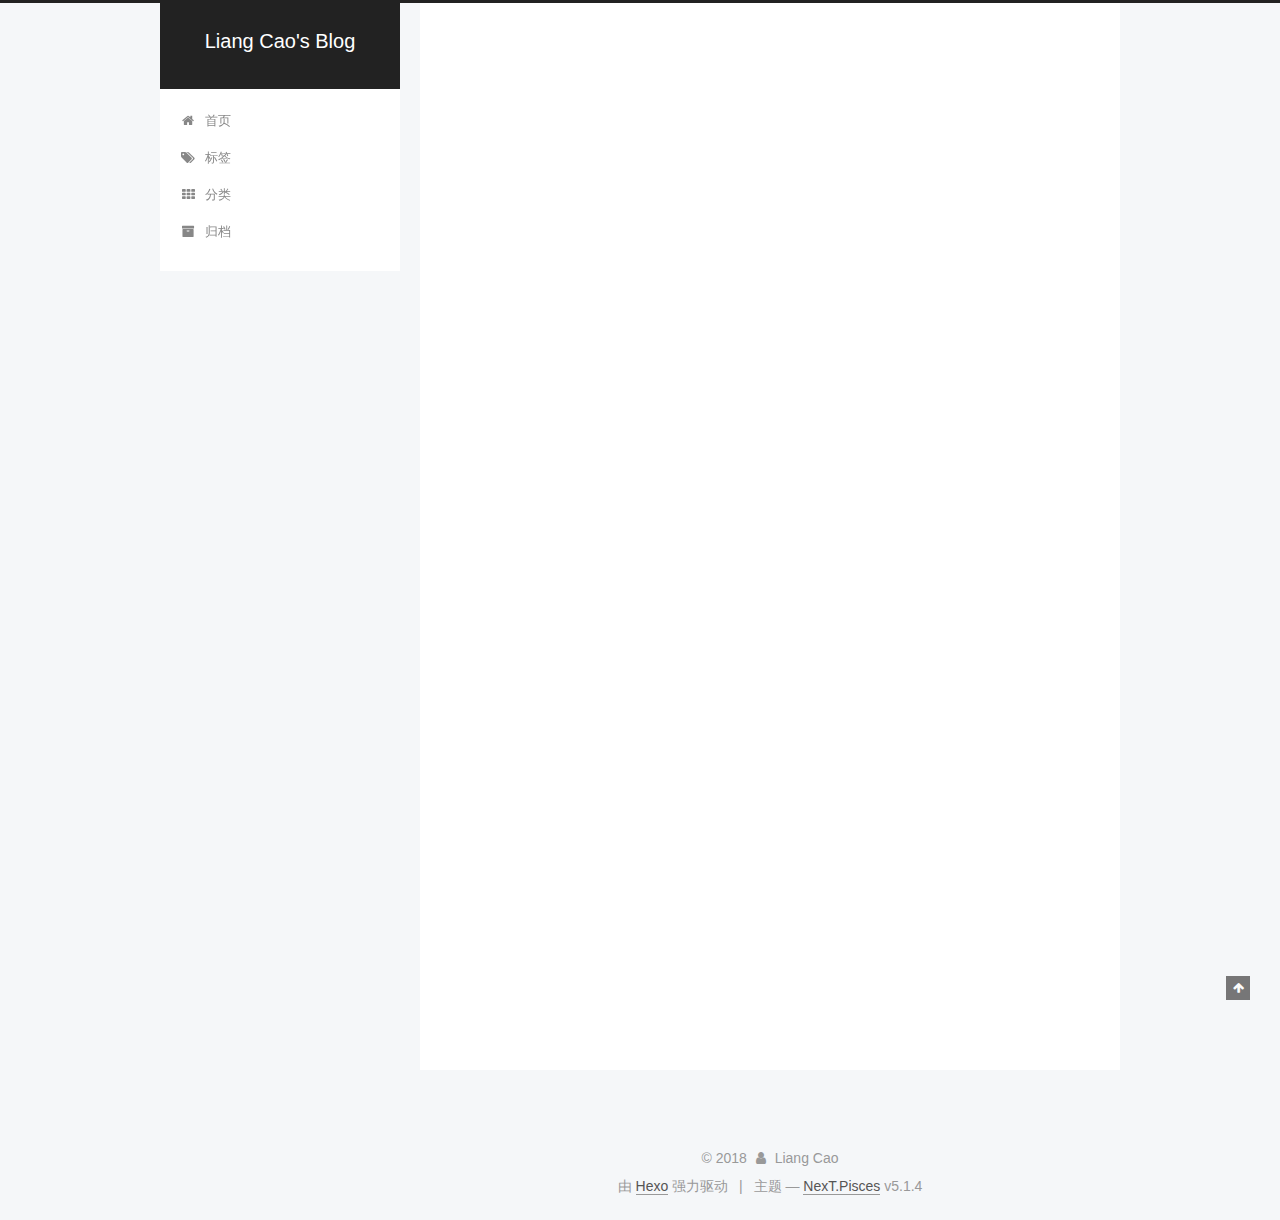
==== commit 47481e73: "Site updated: 2018-11-25 16:16:51" ====
--- a/index.html
+++ b/index.html
@@ -5,7 +5,7 @@
   
 
 
-<html class="theme-next pisces use-motion" lang="">
+<html class="theme-next pisces use-motion" lang="zh-Hans">
 <head><meta name="generator" content="Hexo 3.8.0">
   <meta charset="UTF-8">
 <meta http-equiv="X-UA-Compatible" content="IE=edge">
@@ -79,13 +79,16 @@
 
 
 
+<meta name="description" content="Liang Cao个人站，主要涉及Java知识">
 <meta property="og:type" content="website">
-<meta property="og:title" content="Hexo">
+<meta property="og:title" content="Liang Cao&#39;s Blog">
 <meta property="og:url" content="http://yoursite.com/index.html">
-<meta property="og:site_name" content="Hexo">
-<meta property="og:locale" content="default">
+<meta property="og:site_name" content="Liang Cao&#39;s Blog">
+<meta property="og:description" content="Liang Cao个人站，主要涉及Java知识">
+<meta property="og:locale" content="zh-Hans">
 <meta name="twitter:card" content="summary">
-<meta name="twitter:title" content="Hexo">
+<meta name="twitter:title" content="Liang Cao&#39;s Blog">
+<meta name="twitter:description" content="Liang Cao个人站，主要涉及Java知识">
 
 
 
@@ -101,7 +104,7 @@
     motion: {"enable":true,"async":false,"transition":{"post_block":"fadeIn","post_header":"slideDownIn","post_body":"slideDownIn","coll_header":"slideLeftIn","sidebar":"slideUpIn"}},
     duoshuo: {
       userId: '0',
-      author: 'Author'
+      author: '博主'
     },
     algolia: {
       applicationID: '',
@@ -121,7 +124,7 @@
 
 
 
-  <title>Hexo</title>
+  <title>Liang Cao's Blog</title>
   
 
 
@@ -133,7 +136,7 @@
 
 </head>
 
-<body itemscope="" itemtype="http://schema.org/WebPage" lang="default">
+<body itemscope="" itemtype="http://schema.org/WebPage" lang="zh-Hans">
 
   
   
@@ -152,7 +155,7 @@
     <div class="custom-logo-site-title">
       <a href="/" class="brand" rel="start">
         <span class="logo-line-before"><i></i></span>
-        <span class="site-title">Hexo</span>
+        <span class="site-title">Liang Cao's Blog</span>
         <span class="logo-line-after"><i></i></span>
       </a>
     </div>
@@ -182,17 +185,37 @@
             
               <i class="menu-item-icon fa fa-fw fa-home"></i> <br>
             
-            Home
+            首页
           </a>
         </li>
       
         
+        <li class="menu-item menu-item-tags">
+          <a href="/tags/" rel="section">
+            
+              <i class="menu-item-icon fa fa-fw fa-tags"></i> <br>
+            
+            标签
+          </a>
+        </li>
+      
+        
+        <li class="menu-item menu-item-categories">
+          <a href="/categories/" rel="section">
+            
+              <i class="menu-item-icon fa fa-fw fa-th"></i> <br>
+            
+            分类
+          </a>
+        </li>
+      
+        
         <li class="menu-item menu-item-archives">
           <a href="/archives/" rel="section">
             
               <i class="menu-item-icon fa fa-fw fa-archive"></i> <br>
             
-            Archives
+            归档
           </a>
         </li>
       
@@ -238,7 +261,7 @@
     </span>
 
     <span hidden itemprop="publisher" itemscope="" itemtype="http://schema.org/Organization">
-      <meta itemprop="name" content="Hexo">
+      <meta itemprop="name" content="Liang Cao's Blog">
     </span>
 
     
@@ -258,9 +281,9 @@
                 <i class="fa fa-calendar-o"></i>
               </span>
               
-                <span class="post-meta-item-text">Posted on</span>
+                <span class="post-meta-item-text">发表于</span>
               
-              <time title="Post created" itemprop="dateCreated datePublished" datetime="2018-11-25T14:59:24+08:00">
+              <time title="创建于" itemprop="dateCreated datePublished" datetime="2018-11-25T14:59:24+08:00">
                 2018-11-25
               </time>
             
@@ -380,7 +403,7 @@
           <div class="site-author motion-element" itemprop="author" itemscope="" itemtype="http://schema.org/Person">
             
               <p class="site-author-name" itemprop="name">Liang Cao</p>
-              <p class="site-description motion-element" itemprop="description"></p>
+              <p class="site-description motion-element" itemprop="description">Liang Cao个人站，主要涉及Java知识</p>
           </div>
 
           <nav class="site-state motion-element">
@@ -391,7 +414,7 @@
                 <a href="/archives/">
               
                   <span class="site-state-item-count">1</span>
-                  <span class="site-state-item-name">posts</span>
+                  <span class="site-state-item-name">日志</span>
                 </a>
               </div>
             
@@ -441,7 +464,7 @@
 </div>
 
 
-  <div class="powered-by">Powered by <a class="theme-link" target="_blank" href="https://hexo.io">Hexo</a></div>
+  <div class="powered-by">由 <a class="theme-link" target="_blank" href="https://hexo.io">Hexo</a> 强力驱动</div>
 
 
 
@@ -449,7 +472,7 @@
 
 
 
-  <div class="theme-info">Theme &mdash; <a class="theme-link" target="_blank" href="https://github.com/iissnan/hexo-theme-next">NexT.Pisces</a> v5.1.4</div>
+  <div class="theme-info">主题 &mdash; <a class="theme-link" target="_blank" href="https://github.com/iissnan/hexo-theme-next">NexT.Pisces</a> v5.1.4</div>
 
 
 
--- a/css/main.css
+++ b/css/main.css
@@ -189,7 +189,7 @@
   font-size: 14px;
   line-height: 2;
   color: #555;
-  background: #fff;
+  background: #f5f7f9;
 }
 @media (max-width: 767px) {
   body {
@@ -653,8 +653,8 @@
 @media (min-width: 992px) {
   .full-image.full-image.full-image.full-image {
     max-width: none;
-    width: 110%;
-    margin: 25px -5%;
+    width: 118%;
+    margin: 0 -9%;
   }
 }
 .blockquote-center,
@@ -940,11 +940,11 @@
   display: inline-block;
   padding: 0 20px;
   font-size: 14px;
-  color: #fff;
-  background: #222;
-  border: 2px solid #222;
+  color: #555;
+  background: #fff;
+  border: 2px solid #555;
   text-decoration: none;
-  border-radius: 0;
+  border-radius: 2px;
   transition-property: background-color;
   transition-duration: 0.2s;
   transition-timing-function: ease-in-out;
@@ -953,8 +953,8 @@
 }
 .btn:hover {
   border-color: #222;
-  color: #222;
-  background: #fff;
+  color: #fff;
+  background: #222;
 }
 .btn +.btn {
   margin: 0 0 8px 8px;
@@ -1066,7 +1066,7 @@
   width: 24px;
   background: #222;
   font-size: 12px;
-  opacity: 1;
+  opacity: 0.6;
   color: #fff;
   cursor: pointer;
   text-align: center;
@@ -1087,7 +1087,7 @@
   }
 }
 .back-to-top.back-to-top-on {
-  bottom: 19px;
+  bottom: 30px;
 }
 .header {
   background: transparent;
@@ -1136,7 +1136,7 @@
 .site-subtitle {
   margin-top: 10px;
   font-size: 13px;
-  color: #999;
+  color: #ddd;
 }
 .use-motion .brand {
   opacity: 0;
@@ -1209,7 +1209,8 @@
   transition-timing-function: ease-in-out;
   transition-delay: 0s;
 }
-.menu .menu-item a:hover {
+.menu .menu-item a:hover,
+.menu-item-active a {
   border-bottom-color: #222;
 }
 .menu .menu-item .fa {
@@ -1738,20 +1739,20 @@
   display: block;
   margin: 0 auto;
   padding: 2px;
-  max-width: 96px;
+  max-width: 120px;
   height: auto;
-  border: 2px solid #333;
+  border: 1px solid #eee;
 }
 .site-author-name {
-  margin: 5px 0 0;
+  margin: 0;
   text-align: center;
-  color: #f5f5f5;
-  font-weight: normal;
+  color: #222;
+  font-weight: 600;
 }
 .site-description {
-  margin-top: 5px;
+  margin-top: 0;
   text-align: center;
-  font-size: 14px;
+  font-size: 13px;
   color: #999;
 }
 .site-state {
@@ -1763,7 +1764,7 @@
 .site-state-item {
   display: inline-block;
   padding: 0 15px;
-  border-left: 1px solid #333;
+  border-left: 1px solid #eee;
 }
 .site-state-item:first-child {
   border-left: none;
@@ -1776,11 +1777,11 @@
   text-align: center;
   color: inherit;
   font-weight: 600;
-  font-size: 18px;
+  font-size: 16px;
 }
 .site-state-item-name {
   font-size: 13px;
-  color: inherit;
+  color: #999;
 }
 .feed-link {
   margin-top: 20px;
@@ -1822,7 +1823,7 @@
   width: 4px;
   height: 4px;
   border-radius: 50%;
-  background: #476174;
+  background: #ffe8c7;
 }
 .links-of-blogroll {
   font-size: 13px;
@@ -1860,7 +1861,7 @@
   color: #555;
 }
 .sidebar-nav li:hover {
-  color: #f5f5f5;
+  color: #fc6423;
 }
 .page-post-detail .sidebar-nav-toc {
   padding: 0 5px;
@@ -1869,11 +1870,11 @@
   margin-left: 10px;
 }
 .sidebar-nav .sidebar-nav-active {
-  color: #87daff;
-  border-bottom-color: #87daff;
+  color: #fc6423;
+  border-bottom-color: #fc6423;
 }
 .sidebar-nav .sidebar-nav-active:hover {
-  color: #87daff;
+  color: #fc6423;
 }
 .sidebar-panel {
   display: none;
@@ -1906,12 +1907,12 @@
   transition-timing-function: ease-in-out;
   transition-delay: 0s;
   transition-property: all;
-  color: #999;
-  border-bottom-color: #555;
+  color: #666;
+  border-bottom-color: #ccc;
 }
 .post-toc ol a:hover {
-  color: #ccc;
-  border-bottom-color: #ccc;
+  color: #000;
+  border-bottom-color: #000;
 }
 .post-toc .nav-item {
   overflow: hidden;
@@ -1933,14 +1934,14 @@
   display: block;
 }
 .post-toc .nav .active > a {
-  color: #87daff;
-  border-bottom-color: #87daff;
+  color: #fc6423;
+  border-bottom-color: #fc6423;
 }
 .post-toc .nav .active-current > a {
-  color: #87daff;
+  color: #fc6423;
 }
 .post-toc .nav .active-current > a:hover {
-  color: #87daff;
+  color: #fc6423;
 }
 .footer {
   font-size: 14px;
@@ -2345,6 +2346,16 @@
   transform: translate(-50%, -50%);
   color: #ccc;
 }
+@media (min-width: 768px) and (max-width: 991px) {
+  .busuanzi-count {
+    width: auto;
+  }
+}
+@media (max-width: 767px) {
+  .busuanzi-count {
+    width: auto;
+  }
+}
 .site-uv,
 .site-pv,
 .page-pv {
@@ -2580,83 +2591,403 @@
   }
 }
 .page-post-detail .sidebar-toggle-line {
-  background: #87daff;
+  background: #fc6423;
 }
 .page-post-detail .comments {
   overflow: hidden;
 }
-@media (max-width: 767px) {
-  .header-inner,
-  .container .main-inner,
+.header {
+  position: relative;
+  margin: 0 auto;
+  width: 960px;
+}
+@media (min-width: 768px) and (max-width: 991px) {
+  .header {
+    width: auto;
+  }
+}
+@media (max-width: 767px) {
+  .header {
+    width: auto;
+  }
+}
+.header-inner {
+  position: absolute;
+  top: 0;
+  overflow: hidden;
+  padding: 0;
+  width: 240px;
+  background: #fff;
+  box-shadow: initial;
+  border-radius: initial;
+}
+@media (min-width: 1600px) {
+  .container .header-inner {
+    width: 240px;
+  }
+}
+@media (min-width: 768px) and (max-width: 991px) {
+  .header-inner {
+    position: relative;
+    width: auto;
+    border-radius: initial;
+  }
+}
+@media (max-width: 767px) {
+  .header-inner {
+    position: relative;
+    width: auto;
+    border-radius: initial;
+  }
+}
+.main:before,
+.main:after {
+  content: " ";
+  display: table;
+}
+.main:after {
+  clear: both;
+}
+@media (min-width: 768px) and (max-width: 991px) {
+  .main {
+    padding-bottom: 100px;
+  }
+}
+@media (max-width: 767px) {
+  .main {
+    padding-bottom: 100px;
+  }
+}
+.container .main-inner {
+  width: 960px;
+}
+@media (min-width: 768px) and (max-width: 991px) {
+  .container .main-inner {
+    width: auto;
+  }
+}
+@media (max-width: 767px) {
+  .container .main-inner {
+    width: auto;
+  }
+}
+.content-wrap {
+  float: right;
+  box-sizing: border-box;
+  padding: 40px;
+  width: 700px;
+  background: #fff;
+  min-height: 700px;
+  box-shadow: initial;
+  border-radius: initial;
+}
+@media (min-width: 768px) and (max-width: 991px) {
+  .content-wrap {
+    width: 100%;
+    padding: 20px;
+    border-radius: initial;
+  }
+}
+@media (max-width: 767px) {
+  .content-wrap {
+    width: 100%;
+    padding: 20px;
+    min-height: auto;
+    border-radius: initial;
+  }
+}
+.sidebar {
+  position: static;
+  float: left;
+  margin-top: 300px;
+  width: 240px;
+  background: #f5f7f9;
+  box-shadow: none;
+}
+@media (min-width: 768px) and (max-width: 991px) {
+  .sidebar {
+    display: none;
+  }
+}
+@media (max-width: 767px) {
+  .sidebar {
+    display: none;
+  }
+}
+.sidebar-toggle {
+  display: none;
+}
+.footer-inner {
+  width: 960px;
+  padding-left: 260px;
+}
+@media (min-width: 768px) and (max-width: 991px) {
   .footer-inner {
     width: auto;
-  }
-}
-embed {
-  display: block;
-  margin: 0px auto 25px auto;
-}
-.custom-logo .site-meta-headline {
-  text-align: center;
-}
-.custom-logo .brand {
+    padding-left: 0 !important;
+    padding-right: 0 !important;
+  }
+}
+@media (max-width: 767px) {
+  .footer-inner {
+    width: auto;
+    padding-left: 0 !important;
+    padding-right: 0 !important;
+  }
+}
+.sidebar-position-right .header-inner {
+  right: 0;
+}
+.sidebar-position-right .content-wrap {
+  float: left;
+}
+.sidebar-position-right .sidebar {
+  float: right;
+}
+.sidebar-position-right .footer-inner {
+  padding-left: 0;
+  padding-right: 260px;
+}
+.site-brand-wrapper {
+  position: relative;
+}
+.site-meta {
+  padding: 20px 0;
+  color: #fff;
+  background: #222;
+}
+@media (min-width: 768px) and (max-width: 991px) {
+  .site-meta {
+    box-shadow: 0 0 16px rgba(0,0,0,0.5);
+  }
+}
+@media (max-width: 767px) {
+  .site-meta {
+    box-shadow: 0 0 16px rgba(0,0,0,0.5);
+  }
+}
+.brand {
+  padding: 0;
   background: none;
 }
-.custom-logo .site-title {
-  margin: 10px auto 0;
-  font-size: 24px;
-  color: #222;
-}
-.custom-logo .site-title a {
-  border: none;
-}
-.custom-logo-image {
-  margin: 0 auto;
-  padding: 5px;
-  max-width: 150px;
-  background: #fff;
-}
-@media (max-width: 767px) {
-  .site-nav {
-    position: absolute;
-    left: 0;
-    top: 52px;
-    margin: 0;
-    width: 100%;
-    padding: 0;
-    background: #fff;
-    border-bottom: 1px solid #ddd;
-    z-index: 1050;
-  }
-}
-@media (max-width: 767px) {
-  .menu {
-    text-align: left;
-  }
-}
-@media (max-width: 767px) {
-  .menu .menu-item {
-    display: block;
-    margin: 0 10px;
-    vertical-align: top;
-  }
-}
-@media (max-width: 767px) {
-  .menu .menu-item br {
-    display: none;
-  }
-}
-@media (max-width: 767px) {
-  .menu .menu-item a {
-    padding: 5px 10px;
-  }
-}
-.menu .menu-item .fa {
-  margin-right: 0;
+.brand:hover {
+  color: #fff;
+}
+.site-subtitle {
+  margin: 10px 10px 0;
+  font-weight: initial;
 }
 .site-search form {
   display: none;
 }
+.site-nav {
+  border-top: none;
+}
+@media (min-width: 768px) and (max-width: 991px) {
+  .site-nav {
+    display: none !important;
+  }
+}
+@media (min-width: 768px) and (max-width: 991px) {
+  .site-nav-on {
+    display: block !important;
+  }
+}
+.menu .menu-item {
+  display: block;
+  margin: 0;
+}
+.menu .menu-item a {
+  position: relative;
+  box-sizing: border-box;
+  padding: 5px 20px;
+  text-align: left;
+  line-height: inherit;
+  transition-property: background-color;
+  transition-duration: 0.2s;
+  transition-timing-function: ease-in-out;
+  transition-delay: 0s;
+}
+.menu .menu-item a:hover,
+.menu-item-active a {
+  background: #f9f9f9;
+  border-bottom-color: #fff;
+}
+.menu .menu-item br {
+  display: none;
+}
+.menu-item-active a:after {
+  content: " ";
+  position: absolute;
+  top: 50%;
+  margin-top: -3px;
+  right: 15px;
+  width: 6px;
+  height: 6px;
+  border-radius: 50%;
+  background-color: #bbb;
+}
+.btn-bar {
+  background-color: #fff;
+}
+.site-nav-toggle {
+  left: 20px;
+  top: 50%;
+  -webkit-transform: translateY(-50%);
+  -webkit-transform: translateY(-50%);
+  -moz-transform: translateY(-50%);
+  -ms-transform: translateY(-50%);
+  -o-transform: translateY(-50%);
+  transform: translateY(-50%);
+}
+@media (min-width: 768px) and (max-width: 991px) {
+  .site-nav-toggle {
+    display: block;
+  }
+}
+.use-motion .sidebar .motion-element {
+  opacity: 1;
+}
+.sidebar {
+  margin-left: -100%;
+  right: auto;
+  bottom: auto;
+  -webkit-transform: none;
+}
+.sidebar-inner {
+  box-sizing: border-box;
+  width: 240px;
+  color: #555;
+  background: #fff;
+  box-shadow: initial;
+  border-radius: initial;
+  opacity: 0;
+}
+.sidebar-inner.affix {
+  position: fixed;
+  top: 12px;
+}
+.sidebar-inner.affix-bottom {
+  position: absolute;
+}
+.site-overview {
+  text-align: left;
+}
+.site-author:before,
+.site-author:after {
+  content: " ";
+  display: table;
+}
+.site-author:after {
+  clear: both;
+}
+.sidebar a {
+  color: #555;
+}
+.sidebar a:hover {
+  color: #222;
+}
+.site-state-item {
+  padding: 0 10px;
+}
+.links-of-author-item a:before {
+  display: none;
+}
+.links-of-author-item a {
+  border-bottom: none;
+  text-decoration: underline;
+}
+.feed-link {
+  border-top: 1px dotted #ccc;
+  border-bottom: 1px dotted #ccc;
+  text-align: center;
+}
+.feed-link a {
+  display: block;
+  color: #fc6423;
+  border: none;
+}
+.feed-link a:hover {
+  background: none;
+  color: #e34603;
+}
+.feed-link a:hover i {
+  color: #e34603;
+}
+.links-of-author {
+  display: flex;
+  flex-wrap: wrap;
+  justify-content: center;
+}
+.links-of-author-item {
+  margin: 5px 0 0;
+  width: 50%;
+}
+.links-of-author-item a {
+  max-width: 216px;
+  box-sizing: border-box;
+  display: inline-block;
+  margin-right: 0;
+  margin-bottom: 0;
+  padding: 0 5px;
+  overflow: hidden;
+  white-space: nowrap;
+  text-overflow: ellipsis;
+}
+.links-of-author-item a {
+  display: block;
+  text-decoration: none;
+}
+.links-of-author-item a:hover {
+  border-radius: 4px;
+  background: #eee;
+}
+.links-of-author-item .fa {
+  margin-right: 2px;
+  font-size: 16px;
+}
+.links-of-author-item .fa-globe {
+  font-size: 15px;
+}
+.links-of-blogroll {
+  text-align: center;
+  margin-top: 20px;
+  padding: 3px 0 0;
+  border-top: 1px dotted #ccc;
+}
+.links-of-blogroll-title {
+  margin-top: 0;
+}
+.links-of-blogroll-item {
+  padding: 0;
+}
+.links-of-blogroll-inline:before,
+.links-of-blogroll-inline:after {
+  content: " ";
+  display: table;
+}
+.links-of-blogroll-inline:after {
+  clear: both;
+}
 .links-of-blogroll-inline .links-of-blogroll-item {
-  display: inline-block;
-}
+  margin: 5px 0 0;
+  width: 50%;
+  display: inline-block;
+  width: unset;
+}
+.links-of-blogroll-inline .links-of-blogroll-item a {
+  max-width: 216px;
+  box-sizing: border-box;
+  display: inline-block;
+  margin-right: 0;
+  margin-bottom: 0;
+  padding: 0 5px;
+  overflow: hidden;
+  white-space: nowrap;
+  text-overflow: ellipsis;
+}
+@media (max-width: 767px) {
+  .post-body {
+    text-align: justify;
+  }
+}
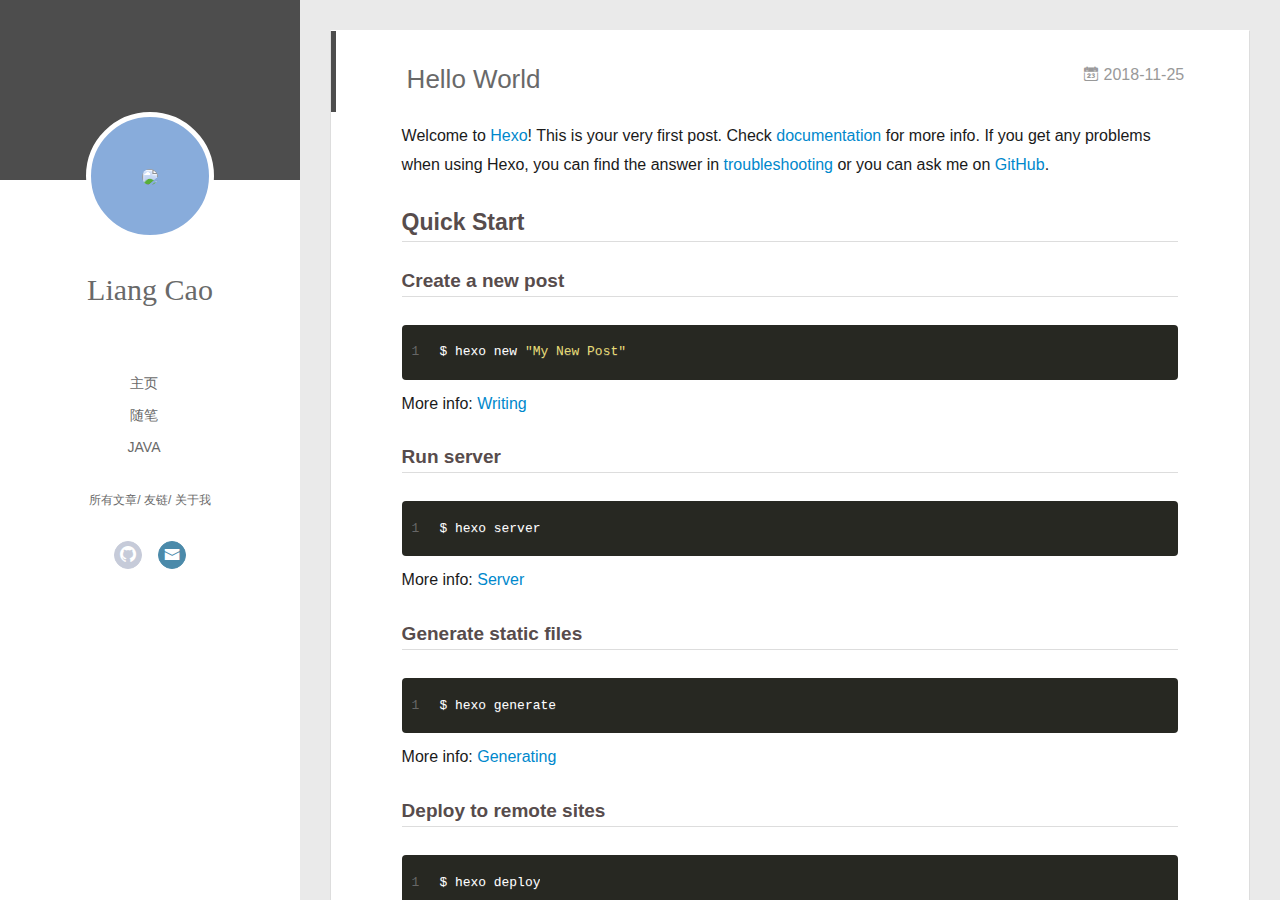
==== commit fad5b57a: "Site updated: 2018-11-25 17:39:33" ====
--- a/index.html
+++ b/index.html
@@ -1,85 +1,14 @@
 <!DOCTYPE html>
-
-
-
-  
-
-
-<html class="theme-next pisces use-motion" lang="zh-Hans">
+<html>
 <head><meta name="generator" content="Hexo 3.8.0">
-  <meta charset="UTF-8">
-<meta http-equiv="X-UA-Compatible" content="IE=edge">
-<meta name="viewport" content="width=device-width, initial-scale=1, maximum-scale=1">
-<meta name="theme-color" content="#222">
-
-
-
-
-
-
-
-
-
-<meta http-equiv="Cache-Control" content="no-transform">
-<meta http-equiv="Cache-Control" content="no-siteapp">
-
-
-
-
-
-
-
-
-
-
-
-
-
-
-
-
-  
-  
-  <link href="/lib/fancybox/source/jquery.fancybox.css?v=2.1.5" rel="stylesheet" type="text/css">
-
-
-
-
-
-
-
-<link href="/lib/font-awesome/css/font-awesome.min.css?v=4.6.2" rel="stylesheet" type="text/css">
-
-<link href="/css/main.css?v=5.1.4" rel="stylesheet" type="text/css">
-
-
-  <link rel="apple-touch-icon" sizes="180x180" href="/images/apple-touch-icon-next.png?v=5.1.4">
-
-
-  <link rel="icon" type="image/png" sizes="32x32" href="/images/favicon-32x32-next.png?v=5.1.4">
-
-
-  <link rel="icon" type="image/png" sizes="16x16" href="/images/favicon-16x16-next.png?v=5.1.4">
-
-
-  <link rel="mask-icon" href="/images/logo.svg?v=5.1.4" color="#222">
-
-
-
-
-
-  <meta name="keywords" content="Hexo, NexT">
-
-
-
-
-
-
-
-
-
-
-<meta name="description" content="Liang Cao个人站，主要涉及Java知识">
+  <meta charset="utf-8">
+  
+  <meta name="renderer" content="webkit">
+  <meta http-equiv="X-UA-Compatible" content="IE=edge">
+  <link rel="dns-prefetch" href="http://yoursite.com">
+  <title>Liang Cao&#39;s Blog</title>
+  <meta name="viewport" content="width=device-width, initial-scale=1, maximum-scale=1">
+  <meta name="description" content="Liang Cao个人站，主要涉及Java知识">
 <meta property="og:type" content="website">
 <meta property="og:title" content="Liang Cao&#39;s Blog">
 <meta property="og:url" content="http://yoursite.com/index.html">
@@ -89,241 +18,162 @@
 <meta name="twitter:card" content="summary">
 <meta name="twitter:title" content="Liang Cao&#39;s Blog">
 <meta name="twitter:description" content="Liang Cao个人站，主要涉及Java知识">
-
-
-
-<script type="text/javascript" id="hexo.configurations">
-  var NexT = window.NexT || {};
-  var CONFIG = {
-    root: '/',
-    scheme: 'Pisces',
-    version: '5.1.4',
-    sidebar: {"position":"left","display":"post","offset":12,"b2t":false,"scrollpercent":false,"onmobile":false},
-    fancybox: true,
-    tabs: true,
-    motion: {"enable":true,"async":false,"transition":{"post_block":"fadeIn","post_header":"slideDownIn","post_body":"slideDownIn","coll_header":"slideLeftIn","sidebar":"slideUpIn"}},
-    duoshuo: {
-      userId: '0',
-      author: '博主'
-    },
-    algolia: {
-      applicationID: '',
-      apiKey: '',
-      indexName: '',
-      hits: {"per_page":10},
-      labels: {"input_placeholder":"Search for Posts","hits_empty":"We didn't find any results for the search: ${query}","hits_stats":"${hits} results found in ${time} ms"}
+  
+    <link rel="alternative" href="/atom.xml" title="Liang Cao&#39;s Blog" type="application/atom+xml">
+  
+  
+    <link rel="icon" href="/favicon.png">
+  
+  <link rel="stylesheet" type="text/css" href="/./main.0cf68a.css">
+  <style type="text/css">
+  
+    #container.show {
+      background: linear-gradient(200deg,#a0cfe4,#e8c37e);
     }
-  };
-</script>
-
-
-
-  <link rel="canonical" href="http://yoursite.com/">
-
-
-
-
-
-  <title>Liang Cao's Blog</title>
-  
-
-
-
-
-
-
-
+  </style>
+  
+
+  
 
 </head>
-
-<body itemscope="" itemtype="http://schema.org/WebPage" lang="zh-Hans">
-
-  
-  
-    
-  
-
-  <div class="container sidebar-position-left 
-  page-home">
-    <div class="headband"></div>
-
-    <header id="header" class="header" itemscope="" itemtype="http://schema.org/WPHeader">
-      <div class="header-inner"><div class="site-brand-wrapper">
-  <div class="site-meta ">
-    
-
-    <div class="custom-logo-site-title">
-      <a href="/" class="brand" rel="start">
-        <span class="logo-line-before"><i></i></span>
-        <span class="site-title">Liang Cao's Blog</span>
-        <span class="logo-line-after"><i></i></span>
-      </a>
-    </div>
-      
-        <p class="site-subtitle"></p>
-      
-  </div>
-
-  <div class="site-nav-toggle">
-    <button>
-      <span class="btn-bar"></span>
-      <span class="btn-bar"></span>
-      <span class="btn-bar"></span>
-    </button>
-  </div>
+</html>
+<body>
+  <div id="container" q-class="show:isCtnShow">
+    <canvas id="anm-canvas" class="anm-canvas"></canvas>
+    <div class="left-col" q-class="show:isShow">
+      
+<div class="overlay" style="background: #4d4d4d"></div>
+<div class="intrude-less">
+	<header id="header" class="inner">
+		<a href="/" class="profilepic">
+			<img src="https://i.postimg.cc/Z5m56wBh/62dad299a99458666b97e21a44fdf240.jpg" class="js-avatar">
+		</a>
+		<hgroup>
+		  <h1 class="header-author"><a href="/">Liang Cao</a></h1>
+		</hgroup>
+		
+
+		<nav class="header-menu">
+			<ul>
+			
+				<li><a href="/">主页</a></li>
+	        
+				<li><a href="/tags/随笔/">随笔</a></li>
+	        
+				<li><a href="/tags/java/">Java</a></li>
+	        
+			</ul>
+		</nav>
+		<nav class="header-smart-menu">
+    		
+    			
+    			<a q-on="click: openSlider(e, 'innerArchive')" href="javascript:void(0)">所有文章</a>
+    			
+            
+    			
+    			<a q-on="click: openSlider(e, 'friends')" href="javascript:void(0)">友链</a>
+    			
+            
+    			
+    			<a q-on="click: openSlider(e, 'aboutme')" href="javascript:void(0)">关于我</a>
+    			
+            
+		</nav>
+		<nav class="header-nav">
+			<div class="social">
+				
+					<a class="github" target="_blank" href="https://github.com/caoliang0914" title="github"><i class="icon-github"></i></a>
+		        
+					<a class="mail" target="_blank" href="mailto:caoliang0914@gmail.com" title="mail"><i class="icon-mail"></i></a>
+		        
+			</div>
+		</nav>
+	</header>		
 </div>
 
-<nav class="site-nav">
-  
-
-  
-    <ul id="menu" class="menu">
-      
-        
-        <li class="menu-item menu-item-home">
-          <a href="/" rel="section">
+    </div>
+    <div class="mid-col" q-class="show:isShow,hide:isShow|isFalse">
+      
+<nav id="mobile-nav">
+  	<div class="overlay js-overlay" style="background: #4d4d4d"></div>
+	<div class="btnctn js-mobile-btnctn">
+  		<div class="slider-trigger list" q-on="click: openSlider(e)"><i class="icon icon-sort"></i></div>
+	</div>
+	<div class="intrude-less">
+		<header id="header" class="inner">
+			<div class="profilepic">
+				<img src="https://i.postimg.cc/Z5m56wBh/62dad299a99458666b97e21a44fdf240.jpg" class="js-avatar">
+			</div>
+			<hgroup>
+			  <h1 class="header-author js-header-author">Liang Cao</h1>
+			</hgroup>
+			
+			
+			
+				
+			
+				
+			
+				
+			
+			
+			
+			<nav class="header-nav">
+				<div class="social">
+					
+						<a class="github" target="_blank" href="https://github.com/caoliang0914" title="github"><i class="icon-github"></i></a>
+			        
+						<a class="mail" target="_blank" href="mailto:caoliang0914@gmail.com" title="mail"><i class="icon-mail"></i></a>
+			        
+				</div>
+			</nav>
+
+			<nav class="header-menu js-header-menu">
+				<ul style="width: 70%">
+				
+				
+					<li style="width: 33.333333333333336%"><a href="/">主页</a></li>
+		        
+					<li style="width: 33.333333333333336%"><a href="/tags/随笔/">随笔</a></li>
+		        
+					<li style="width: 33.333333333333336%"><a href="/tags/java/">Java</a></li>
+		        
+				</ul>
+			</nav>
+		</header>				
+	</div>
+	<div class="mobile-mask" style="display:none" q-show="isShow"></div>
+</nav>
+
+      <div id="wrapper" class="body-wrap">
+        <div class="menu-l">
+          <div class="canvas-wrap">
+            <canvas data-colors="#eaeaea" data-sectionHeight="100" data-contentId="js-content" id="myCanvas1" class="anm-canvas"></canvas>
+          </div>
+          <div id="js-content" class="content-ll">
             
-              <i class="menu-item-icon fa fa-fw fa-home"></i> <br>
-            
-            首页
-          </a>
-        </li>
-      
-        
-        <li class="menu-item menu-item-tags">
-          <a href="/tags/" rel="section">
-            
-              <i class="menu-item-icon fa fa-fw fa-tags"></i> <br>
-            
-            标签
-          </a>
-        </li>
-      
-        
-        <li class="menu-item menu-item-categories">
-          <a href="/categories/" rel="section">
-            
-              <i class="menu-item-icon fa fa-fw fa-th"></i> <br>
-            
-            分类
-          </a>
-        </li>
-      
-        
-        <li class="menu-item menu-item-archives">
-          <a href="/archives/" rel="section">
-            
-              <i class="menu-item-icon fa fa-fw fa-archive"></i> <br>
-            
-            归档
-          </a>
-        </li>
-      
-
-      
-    </ul>
-  
-
-  
-</nav>
-
-
-
- </div>
-    </header>
-
-    <main id="main" class="main">
-      <div class="main-inner">
-        <div class="content-wrap">
-          <div id="content" class="content">
-            
-  <section id="posts" class="posts-expand">
-    
-      
-
-  
-
-  
-  
-  
-
-  <article class="post post-type-normal" itemscope="" itemtype="http://schema.org/Article">
-  
-  
-  
-  <div class="post-block">
-    <link itemprop="mainEntityOfPage" href="http://yoursite.com/2018/11/25/hello-world/">
-
-    <span hidden itemprop="author" itemscope="" itemtype="http://schema.org/Person">
-      <meta itemprop="name" content="Liang Cao">
-      <meta itemprop="description" content="">
-      <meta itemprop="image" content="/images/avatar.gif">
-    </span>
-
-    <span hidden itemprop="publisher" itemscope="" itemtype="http://schema.org/Organization">
-      <meta itemprop="name" content="Liang Cao's Blog">
-    </span>
-
-    
-      <header class="post-header">
-
-        
-        
-          <h1 class="post-title" itemprop="name headline">
-                
-                <a class="post-title-link" href="/2018/11/25/hello-world/" itemprop="url">Hello World</a></h1>
-        
-
-        <div class="post-meta">
-          <span class="post-time">
-            
-              <span class="post-meta-item-icon">
-                <i class="fa fa-calendar-o"></i>
-              </span>
-              
-                <span class="post-meta-item-text">发表于</span>
-              
-              <time title="创建于" itemprop="dateCreated datePublished" datetime="2018-11-25T14:59:24+08:00">
-                2018-11-25
-              </time>
-            
-
-            
-
-            
-          </span>
-
-          
-
-          
-            
-          
-
-          
-          
-
-          
-
-          
-
-          
-
-        </div>
+  
+    <article id="post-hello-world" class="article article-type-post  article-index" itemscope="" itemprop="blogPost">
+  <div class="article-inner">
+    
+      <header class="article-header">
+        
+  
+    <h1 itemprop="name">
+      <a class="article-title" href="/2018/11/25/hello-world/">Hello World</a>
+    </h1>
+  
+
+        
+        <a href="/2018/11/25/hello-world/" class="archive-article-date">
+  	<time datetime="2018-11-25T06:59:24.641Z" itemprop="datePublished"><i class="icon-calendar icon"></i>2018-11-25</time>
+</a>
+        
       </header>
     
-
-    
-    
-    
-    <div class="post-body" itemprop="articleBody">
-
-      
-      
-
-      
-        
-          
-            <p>Welcome to <a href="https://hexo.io/" target="_blank" rel="noopener">Hexo</a>! This is your very first post. Check <a href="https://hexo.io/docs/" target="_blank" rel="noopener">documentation</a> for more info. If you get any problems when using Hexo, you can find the answer in <a href="https://hexo.io/docs/troubleshooting.html" target="_blank" rel="noopener">troubleshooting</a> or you can ask me on <a href="https://github.com/hexojs/hexo/issues" target="_blank" rel="noopener">GitHub</a>.</p>
+    <div class="article-entry" itemprop="articleBody">
+      
+        <p>Welcome to <a href="https://hexo.io/" target="_blank" rel="noopener">Hexo</a>! This is your very first post. Check <a href="https://hexo.io/docs/" target="_blank" rel="noopener">documentation</a> for more info. If you get any problems when using Hexo, you can find the answer in <a href="https://hexo.io/docs/troubleshooting.html" target="_blank" rel="noopener">troubleshooting</a> or you can ask me on <a href="https://github.com/hexojs/hexo/issues" target="_blank" rel="noopener">GitHub</a>.</p>
 <h2 id="Quick-Start"><a href="#Quick-Start" class="headerlink" title="Quick Start"></a>Quick Start</h2><h3 id="Create-a-new-post"><a href="#Create-a-new-post" class="headerlink" title="Create a new post"></a>Create a new post</h3><figure class="highlight bash"><table><tr><td class="gutter"><pre><span class="line">1</span><br></pre></td><td class="code"><pre><span class="line">$ hexo new <span class="string">"My New Post"</span></span><br></pre></td></tr></table></figure>
 <p>More info: <a href="https://hexo.io/docs/writing.html" target="_blank" rel="noopener">Writing</a></p>
 <h3 id="Run-server"><a href="#Run-server" class="headerlink" title="Run server"></a>Run server</h3><figure class="highlight bash"><table><tr><td class="gutter"><pre><span class="line">1</span><br></pre></td><td class="code"><pre><span class="line">$ hexo server</span><br></pre></td></tr></table></figure>
@@ -333,314 +183,314 @@
 <h3 id="Deploy-to-remote-sites"><a href="#Deploy-to-remote-sites" class="headerlink" title="Deploy to remote sites"></a>Deploy to remote sites</h3><figure class="highlight bash"><table><tr><td class="gutter"><pre><span class="line">1</span><br></pre></td><td class="code"><pre><span class="line">$ hexo deploy</span><br></pre></td></tr></table></figure>
 <p>More info: <a href="https://hexo.io/docs/deployment.html" target="_blank" rel="noopener">Deployment</a></p>
 
-          
-        
-      
-    </div>
-    
-    
-    
-
-    
-
-    
-
-    
-
-    <footer class="post-footer">
-      
-
-      
-
-      
-
-      
-      
-        <div class="post-eof"></div>
-      
-    </footer>
+      
+
+      
+    </div>
+    <div class="article-info article-info-index">
+      
+      
+      
+
+      
+        <p class="article-more-link">
+          <a class="article-more-a" href="/2018/11/25/hello-world/">展开全文 >></a>
+        </p>
+      
+
+      
+      <div class="clearfix"></div>
+    </div>
   </div>
-  
-  
-  
-  </article>
-
-
-    
-  </section>
-
+</article>
+
+<aside class="wrap-side-operation">
+    <div class="mod-side-operation">
+        
+        <div class="jump-container" id="js-jump-container" style="display:none;">
+            <a href="javascript:void(0)" class="mod-side-operation__jump-to-top">
+                <i class="icon-font icon-back"></i>
+            </a>
+            <div id="js-jump-plan-container" class="jump-plan-container" style="top: -11px;">
+                <i class="icon-font icon-plane jump-plane"></i>
+            </div>
+        </div>
+        
+        
+    </div>
+</aside>
+
+
+
+
+  
   
 
 
           </div>
-          
-
-
-          
-
-        </div>
-        
-          
-  
-  <div class="sidebar-toggle">
-    <div class="sidebar-toggle-line-wrap">
-      <span class="sidebar-toggle-line sidebar-toggle-line-first"></span>
-      <span class="sidebar-toggle-line sidebar-toggle-line-middle"></span>
-      <span class="sidebar-toggle-line sidebar-toggle-line-last"></span>
+        </div>
+      </div>
+      <footer id="footer">
+  <div class="outer">
+    <div id="footer-info">
+    	<div class="footer-left">
+    		&copy; 2018 Liang Cao
+    	</div>
+      	<div class="footer-right">
+      		<a href="http://hexo.io/" target="_blank">Hexo</a>  Theme <a href="https://github.com/litten/hexo-theme-yilia" target="_blank">Yilia</a> by Litten
+      	</div>
     </div>
   </div>
-
-  <aside id="sidebar" class="sidebar">
-    
-    <div class="sidebar-inner">
-
-      
-
-      
-
-      <section class="site-overview-wrap sidebar-panel sidebar-panel-active">
-        <div class="site-overview">
-          <div class="site-author motion-element" itemprop="author" itemscope="" itemtype="http://schema.org/Person">
+</footer>
+    </div>
+    <script>
+	var yiliaConfig = {
+		mathjax: true,
+		isHome: true,
+		isPost: false,
+		isArchive: false,
+		isTag: false,
+		isCategory: false,
+		open_in_new: false,
+		toc_hide_index: true,
+		root: "/",
+		innerArchive: true,
+		showTags: false
+	}
+</script>
+
+<script>!function(t){function n(e){if(r[e])return r[e].exports;var i=r[e]={exports:{},id:e,loaded:!1};return t[e].call(i.exports,i,i.exports,n),i.loaded=!0,i.exports}var r={};n.m=t,n.c=r,n.p="./",n(0)}([function(t,n,r){r(195),t.exports=r(191)},function(t,n,r){var e=r(3),i=r(52),o=r(27),u=r(28),c=r(53),f="prototype",a=function(t,n,r){var s,l,h,v,p=t&a.F,d=t&a.G,y=t&a.S,g=t&a.P,b=t&a.B,m=d?e:y?e[n]||(e[n]={}):(e[n]||{})[f],x=d?i:i[n]||(i[n]={}),w=x[f]||(x[f]={});d&&(r=n);for(s in r)l=!p&&m&&void 0!==m[s],h=(l?m:r)[s],v=b&&l?c(h,e):g&&"function"==typeof h?c(Function.call,h):h,m&&u(m,s,h,t&a.U),x[s]!=h&&o(x,s,v),g&&w[s]!=h&&(w[s]=h)};e.core=i,a.F=1,a.G=2,a.S=4,a.P=8,a.B=16,a.W=32,a.U=64,a.R=128,t.exports=a},function(t,n,r){var e=r(6);t.exports=function(t){if(!e(t))throw TypeError(t+" is not an object!");return t}},function(t,n){var r=t.exports="undefined"!=typeof window&&window.Math==Math?window:"undefined"!=typeof self&&self.Math==Math?self:Function("return this")();"number"==typeof __g&&(__g=r)},function(t,n){t.exports=function(t){try{return!!t()}catch(t){return!0}}},function(t,n){var r=t.exports="undefined"!=typeof window&&window.Math==Math?window:"undefined"!=typeof self&&self.Math==Math?self:Function("return this")();"number"==typeof __g&&(__g=r)},function(t,n){t.exports=function(t){return"object"==typeof t?null!==t:"function"==typeof t}},function(t,n,r){var e=r(126)("wks"),i=r(76),o=r(3).Symbol,u="function"==typeof o;(t.exports=function(t){return e[t]||(e[t]=u&&o[t]||(u?o:i)("Symbol."+t))}).store=e},function(t,n){var r={}.hasOwnProperty;t.exports=function(t,n){return r.call(t,n)}},function(t,n,r){var e=r(94),i=r(33);t.exports=function(t){return e(i(t))}},function(t,n,r){t.exports=!r(4)(function(){return 7!=Object.defineProperty({},"a",{get:function(){return 7}}).a})},function(t,n,r){var e=r(2),i=r(167),o=r(50),u=Object.defineProperty;n.f=r(10)?Object.defineProperty:function(t,n,r){if(e(t),n=o(n,!0),e(r),i)try{return u(t,n,r)}catch(t){}if("get"in r||"set"in r)throw TypeError("Accessors not supported!");return"value"in r&&(t[n]=r.value),t}},function(t,n,r){t.exports=!r(18)(function(){return 7!=Object.defineProperty({},"a",{get:function(){return 7}}).a})},function(t,n,r){var e=r(14),i=r(22);t.exports=r(12)?function(t,n,r){return e.f(t,n,i(1,r))}:function(t,n,r){return t[n]=r,t}},function(t,n,r){var e=r(20),i=r(58),o=r(42),u=Object.defineProperty;n.f=r(12)?Object.defineProperty:function(t,n,r){if(e(t),n=o(n,!0),e(r),i)try{return u(t,n,r)}catch(t){}if("get"in r||"set"in r)throw TypeError("Accessors not supported!");return"value"in r&&(t[n]=r.value),t}},function(t,n,r){var e=r(40)("wks"),i=r(23),o=r(5).Symbol,u="function"==typeof o;(t.exports=function(t){return e[t]||(e[t]=u&&o[t]||(u?o:i)("Symbol."+t))}).store=e},function(t,n,r){var e=r(67),i=Math.min;t.exports=function(t){return t>0?i(e(t),9007199254740991):0}},function(t,n,r){var e=r(46);t.exports=function(t){return Object(e(t))}},function(t,n){t.exports=function(t){try{return!!t()}catch(t){return!0}}},function(t,n,r){var e=r(63),i=r(34);t.exports=Object.keys||function(t){return e(t,i)}},function(t,n,r){var e=r(21);t.exports=function(t){if(!e(t))throw TypeError(t+" is not an object!");return t}},function(t,n){t.exports=function(t){return"object"==typeof t?null!==t:"function"==typeof t}},function(t,n){t.exports=function(t,n){return{enumerable:!(1&t),configurable:!(2&t),writable:!(4&t),value:n}}},function(t,n){var r=0,e=Math.random();t.exports=function(t){return"Symbol(".concat(void 0===t?"":t,")_",(++r+e).toString(36))}},function(t,n){var r={}.hasOwnProperty;t.exports=function(t,n){return r.call(t,n)}},function(t,n){var r=t.exports={version:"2.4.0"};"number"==typeof __e&&(__e=r)},function(t,n){t.exports=function(t){if("function"!=typeof t)throw TypeError(t+" is not a function!");return t}},function(t,n,r){var e=r(11),i=r(66);t.exports=r(10)?function(t,n,r){return e.f(t,n,i(1,r))}:function(t,n,r){return t[n]=r,t}},function(t,n,r){var e=r(3),i=r(27),o=r(24),u=r(76)("src"),c="toString",f=Function[c],a=(""+f).split(c);r(52).inspectSource=function(t){return f.call(t)},(t.exports=function(t,n,r,c){var f="function"==typeof r;f&&(o(r,"name")||i(r,"name",n)),t[n]!==r&&(f&&(o(r,u)||i(r,u,t[n]?""+t[n]:a.join(String(n)))),t===e?t[n]=r:c?t[n]?t[n]=r:i(t,n,r):(delete t[n],i(t,n,r)))})(Function.prototype,c,function(){return"function"==typeof this&&this[u]||f.call(this)})},function(t,n,r){var e=r(1),i=r(4),o=r(46),u=function(t,n,r,e){var i=String(o(t)),u="<"+n;return""!==r&&(u+=" "+r+'="'+String(e).replace(/"/g,"&quot;")+'"'),u+">"+i+"</"+n+">"};t.exports=function(t,n){var r={};r[t]=n(u),e(e.P+e.F*i(function(){var n=""[t]('"');return n!==n.toLowerCase()||n.split('"').length>3}),"String",r)}},function(t,n,r){var e=r(115),i=r(46);t.exports=function(t){return e(i(t))}},function(t,n,r){var e=r(116),i=r(66),o=r(30),u=r(50),c=r(24),f=r(167),a=Object.getOwnPropertyDescriptor;n.f=r(10)?a:function(t,n){if(t=o(t),n=u(n,!0),f)try{return a(t,n)}catch(t){}if(c(t,n))return i(!e.f.call(t,n),t[n])}},function(t,n,r){var e=r(24),i=r(17),o=r(145)("IE_PROTO"),u=Object.prototype;t.exports=Object.getPrototypeOf||function(t){return t=i(t),e(t,o)?t[o]:"function"==typeof t.constructor&&t instanceof t.constructor?t.constructor.prototype:t instanceof Object?u:null}},function(t,n){t.exports=function(t){if(void 0==t)throw TypeError("Can't call method on  "+t);return t}},function(t,n){t.exports="constructor,hasOwnProperty,isPrototypeOf,propertyIsEnumerable,toLocaleString,toString,valueOf".split(",")},function(t,n){t.exports={}},function(t,n){t.exports=!0},function(t,n){n.f={}.propertyIsEnumerable},function(t,n,r){var e=r(14).f,i=r(8),o=r(15)("toStringTag");t.exports=function(t,n,r){t&&!i(t=r?t:t.prototype,o)&&e(t,o,{configurable:!0,value:n})}},function(t,n,r){var e=r(40)("keys"),i=r(23);t.exports=function(t){return e[t]||(e[t]=i(t))}},function(t,n,r){var e=r(5),i="__core-js_shared__",o=e[i]||(e[i]={});t.exports=function(t){return o[t]||(o[t]={})}},function(t,n){var r=Math.ceil,e=Math.floor;t.exports=function(t){return isNaN(t=+t)?0:(t>0?e:r)(t)}},function(t,n,r){var e=r(21);t.exports=function(t,n){if(!e(t))return t;var r,i;if(n&&"function"==typeof(r=t.toString)&&!e(i=r.call(t)))return i;if("function"==typeof(r=t.valueOf)&&!e(i=r.call(t)))return i;if(!n&&"function"==typeof(r=t.toString)&&!e(i=r.call(t)))return i;throw TypeError("Can't convert object to primitive value")}},function(t,n,r){var e=r(5),i=r(25),o=r(36),u=r(44),c=r(14).f;t.exports=function(t){var n=i.Symbol||(i.Symbol=o?{}:e.Symbol||{});"_"==t.charAt(0)||t in n||c(n,t,{value:u.f(t)})}},function(t,n,r){n.f=r(15)},function(t,n){var r={}.toString;t.exports=function(t){return r.call(t).slice(8,-1)}},function(t,n){t.exports=function(t){if(void 0==t)throw TypeError("Can't call method on  "+t);return t}},function(t,n,r){var e=r(4);t.exports=function(t,n){return!!t&&e(function(){n?t.call(null,function(){},1):t.call(null)})}},function(t,n,r){var e=r(53),i=r(115),o=r(17),u=r(16),c=r(203);t.exports=function(t,n){var r=1==t,f=2==t,a=3==t,s=4==t,l=6==t,h=5==t||l,v=n||c;return function(n,c,p){for(var d,y,g=o(n),b=i(g),m=e(c,p,3),x=u(b.length),w=0,S=r?v(n,x):f?v(n,0):void 0;x>w;w++)if((h||w in b)&&(d=b[w],y=m(d,w,g),t))if(r)S[w]=y;else if(y)switch(t){case 3:return!0;case 5:return d;case 6:return w;case 2:S.push(d)}else if(s)return!1;return l?-1:a||s?s:S}}},function(t,n,r){var e=r(1),i=r(52),o=r(4);t.exports=function(t,n){var r=(i.Object||{})[t]||Object[t],u={};u[t]=n(r),e(e.S+e.F*o(function(){r(1)}),"Object",u)}},function(t,n,r){var e=r(6);t.exports=function(t,n){if(!e(t))return t;var r,i;if(n&&"function"==typeof(r=t.toString)&&!e(i=r.call(t)))return i;if("function"==typeof(r=t.valueOf)&&!e(i=r.call(t)))return i;if(!n&&"function"==typeof(r=t.toString)&&!e(i=r.call(t)))return i;throw TypeError("Can't convert object to primitive value")}},function(t,n,r){var e=r(5),i=r(25),o=r(91),u=r(13),c="prototype",f=function(t,n,r){var a,s,l,h=t&f.F,v=t&f.G,p=t&f.S,d=t&f.P,y=t&f.B,g=t&f.W,b=v?i:i[n]||(i[n]={}),m=b[c],x=v?e:p?e[n]:(e[n]||{})[c];v&&(r=n);for(a in r)(s=!h&&x&&void 0!==x[a])&&a in b||(l=s?x[a]:r[a],b[a]=v&&"function"!=typeof x[a]?r[a]:y&&s?o(l,e):g&&x[a]==l?function(t){var n=function(n,r,e){if(this instanceof t){switch(arguments.length){case 0:return new t;case 1:return new t(n);case 2:return new t(n,r)}return new t(n,r,e)}return t.apply(this,arguments)};return n[c]=t[c],n}(l):d&&"function"==typeof l?o(Function.call,l):l,d&&((b.virtual||(b.virtual={}))[a]=l,t&f.R&&m&&!m[a]&&u(m,a,l)))};f.F=1,f.G=2,f.S=4,f.P=8,f.B=16,f.W=32,f.U=64,f.R=128,t.exports=f},function(t,n){var r=t.exports={version:"2.4.0"};"number"==typeof __e&&(__e=r)},function(t,n,r){var e=r(26);t.exports=function(t,n,r){if(e(t),void 0===n)return t;switch(r){case 1:return function(r){return t.call(n,r)};case 2:return function(r,e){return t.call(n,r,e)};case 3:return function(r,e,i){return t.call(n,r,e,i)}}return function(){return t.apply(n,arguments)}}},function(t,n,r){var e=r(183),i=r(1),o=r(126)("metadata"),u=o.store||(o.store=new(r(186))),c=function(t,n,r){var i=u.get(t);if(!i){if(!r)return;u.set(t,i=new e)}var o=i.get(n);if(!o){if(!r)return;i.set(n,o=new e)}return o},f=function(t,n,r){var e=c(n,r,!1);return void 0!==e&&e.has(t)},a=function(t,n,r){var e=c(n,r,!1);return void 0===e?void 0:e.get(t)},s=function(t,n,r,e){c(r,e,!0).set(t,n)},l=function(t,n){var r=c(t,n,!1),e=[];return r&&r.forEach(function(t,n){e.push(n)}),e},h=function(t){return void 0===t||"symbol"==typeof t?t:String(t)},v=function(t){i(i.S,"Reflect",t)};t.exports={store:u,map:c,has:f,get:a,set:s,keys:l,key:h,exp:v}},function(t,n,r){"use strict";if(r(10)){var e=r(69),i=r(3),o=r(4),u=r(1),c=r(127),f=r(152),a=r(53),s=r(68),l=r(66),h=r(27),v=r(73),p=r(67),d=r(16),y=r(75),g=r(50),b=r(24),m=r(180),x=r(114),w=r(6),S=r(17),_=r(137),O=r(70),E=r(32),P=r(71).f,j=r(154),F=r(76),M=r(7),A=r(48),N=r(117),T=r(146),I=r(155),k=r(80),L=r(123),R=r(74),C=r(130),D=r(160),U=r(11),W=r(31),G=U.f,B=W.f,V=i.RangeError,z=i.TypeError,q=i.Uint8Array,K="ArrayBuffer",J="Shared"+K,Y="BYTES_PER_ELEMENT",H="prototype",$=Array[H],X=f.ArrayBuffer,Q=f.DataView,Z=A(0),tt=A(2),nt=A(3),rt=A(4),et=A(5),it=A(6),ot=N(!0),ut=N(!1),ct=I.values,ft=I.keys,at=I.entries,st=$.lastIndexOf,lt=$.reduce,ht=$.reduceRight,vt=$.join,pt=$.sort,dt=$.slice,yt=$.toString,gt=$.toLocaleString,bt=M("iterator"),mt=M("toStringTag"),xt=F("typed_constructor"),wt=F("def_constructor"),St=c.CONSTR,_t=c.TYPED,Ot=c.VIEW,Et="Wrong length!",Pt=A(1,function(t,n){return Tt(T(t,t[wt]),n)}),jt=o(function(){return 1===new q(new Uint16Array([1]).buffer)[0]}),Ft=!!q&&!!q[H].set&&o(function(){new q(1).set({})}),Mt=function(t,n){if(void 0===t)throw z(Et);var r=+t,e=d(t);if(n&&!m(r,e))throw V(Et);return e},At=function(t,n){var r=p(t);if(r<0||r%n)throw V("Wrong offset!");return r},Nt=function(t){if(w(t)&&_t in t)return t;throw z(t+" is not a typed array!")},Tt=function(t,n){if(!(w(t)&&xt in t))throw z("It is not a typed array constructor!");return new t(n)},It=function(t,n){return kt(T(t,t[wt]),n)},kt=function(t,n){for(var r=0,e=n.length,i=Tt(t,e);e>r;)i[r]=n[r++];return i},Lt=function(t,n,r){G(t,n,{get:function(){return this._d[r]}})},Rt=function(t){var n,r,e,i,o,u,c=S(t),f=arguments.length,s=f>1?arguments[1]:void 0,l=void 0!==s,h=j(c);if(void 0!=h&&!_(h)){for(u=h.call(c),e=[],n=0;!(o=u.next()).done;n++)e.push(o.value);c=e}for(l&&f>2&&(s=a(s,arguments[2],2)),n=0,r=d(c.length),i=Tt(this,r);r>n;n++)i[n]=l?s(c[n],n):c[n];return i},Ct=function(){for(var t=0,n=arguments.length,r=Tt(this,n);n>t;)r[t]=arguments[t++];return r},Dt=!!q&&o(function(){gt.call(new q(1))}),Ut=function(){return gt.apply(Dt?dt.call(Nt(this)):Nt(this),arguments)},Wt={copyWithin:function(t,n){return D.call(Nt(this),t,n,arguments.length>2?arguments[2]:void 0)},every:function(t){return rt(Nt(this),t,arguments.length>1?arguments[1]:void 0)},fill:function(t){return C.apply(Nt(this),arguments)},filter:function(t){return It(this,tt(Nt(this),t,arguments.length>1?arguments[1]:void 0))},find:function(t){return et(Nt(this),t,arguments.length>1?arguments[1]:void 0)},findIndex:function(t){return it(Nt(this),t,arguments.length>1?arguments[1]:void 0)},forEach:function(t){Z(Nt(this),t,arguments.length>1?arguments[1]:void 0)},indexOf:function(t){return ut(Nt(this),t,arguments.length>1?arguments[1]:void 0)},includes:function(t){return ot(Nt(this),t,arguments.length>1?arguments[1]:void 0)},join:function(t){return vt.apply(Nt(this),arguments)},lastIndexOf:function(t){return st.apply(Nt(this),arguments)},map:function(t){return Pt(Nt(this),t,arguments.length>1?arguments[1]:void 0)},reduce:function(t){return lt.apply(Nt(this),arguments)},reduceRight:function(t){return ht.apply(Nt(this),arguments)},reverse:function(){for(var t,n=this,r=Nt(n).length,e=Math.floor(r/2),i=0;i<e;)t=n[i],n[i++]=n[--r],n[r]=t;return n},some:function(t){return nt(Nt(this),t,arguments.length>1?arguments[1]:void 0)},sort:function(t){return pt.call(Nt(this),t)},subarray:function(t,n){var r=Nt(this),e=r.length,i=y(t,e);return new(T(r,r[wt]))(r.buffer,r.byteOffset+i*r.BYTES_PER_ELEMENT,d((void 0===n?e:y(n,e))-i))}},Gt=function(t,n){return It(this,dt.call(Nt(this),t,n))},Bt=function(t){Nt(this);var n=At(arguments[1],1),r=this.length,e=S(t),i=d(e.length),o=0;if(i+n>r)throw V(Et);for(;o<i;)this[n+o]=e[o++]},Vt={entries:function(){return at.call(Nt(this))},keys:function(){return ft.call(Nt(this))},values:function(){return ct.call(Nt(this))}},zt=function(t,n){return w(t)&&t[_t]&&"symbol"!=typeof n&&n in t&&String(+n)==String(n)},qt=function(t,n){return zt(t,n=g(n,!0))?l(2,t[n]):B(t,n)},Kt=function(t,n,r){return!(zt(t,n=g(n,!0))&&w(r)&&b(r,"value"))||b(r,"get")||b(r,"set")||r.configurable||b(r,"writable")&&!r.writable||b(r,"enumerable")&&!r.enumerable?G(t,n,r):(t[n]=r.value,t)};St||(W.f=qt,U.f=Kt),u(u.S+u.F*!St,"Object",{getOwnPropertyDescriptor:qt,defineProperty:Kt}),o(function(){yt.call({})})&&(yt=gt=function(){return vt.call(this)});var Jt=v({},Wt);v(Jt,Vt),h(Jt,bt,Vt.values),v(Jt,{slice:Gt,set:Bt,constructor:function(){},toString:yt,toLocaleString:Ut}),Lt(Jt,"buffer","b"),Lt(Jt,"byteOffset","o"),Lt(Jt,"byteLength","l"),Lt(Jt,"length","e"),G(Jt,mt,{get:function(){return this[_t]}}),t.exports=function(t,n,r,f){f=!!f;var a=t+(f?"Clamped":"")+"Array",l="Uint8Array"!=a,v="get"+t,p="set"+t,y=i[a],g=y||{},b=y&&E(y),m=!y||!c.ABV,S={},_=y&&y[H],j=function(t,r){var e=t._d;return e.v[v](r*n+e.o,jt)},F=function(t,r,e){var i=t._d;f&&(e=(e=Math.round(e))<0?0:e>255?255:255&e),i.v[p](r*n+i.o,e,jt)},M=function(t,n){G(t,n,{get:function(){return j(this,n)},set:function(t){return F(this,n,t)},enumerable:!0})};m?(y=r(function(t,r,e,i){s(t,y,a,"_d");var o,u,c,f,l=0,v=0;if(w(r)){if(!(r instanceof X||(f=x(r))==K||f==J))return _t in r?kt(y,r):Rt.call(y,r);o=r,v=At(e,n);var p=r.byteLength;if(void 0===i){if(p%n)throw V(Et);if((u=p-v)<0)throw V(Et)}else if((u=d(i)*n)+v>p)throw V(Et);c=u/n}else c=Mt(r,!0),u=c*n,o=new X(u);for(h(t,"_d",{b:o,o:v,l:u,e:c,v:new Q(o)});l<c;)M(t,l++)}),_=y[H]=O(Jt),h(_,"constructor",y)):L(function(t){new y(null),new y(t)},!0)||(y=r(function(t,r,e,i){s(t,y,a);var o;return w(r)?r instanceof X||(o=x(r))==K||o==J?void 0!==i?new g(r,At(e,n),i):void 0!==e?new g(r,At(e,n)):new g(r):_t in r?kt(y,r):Rt.call(y,r):new g(Mt(r,l))}),Z(b!==Function.prototype?P(g).concat(P(b)):P(g),function(t){t in y||h(y,t,g[t])}),y[H]=_,e||(_.constructor=y));var A=_[bt],N=!!A&&("values"==A.name||void 0==A.name),T=Vt.values;h(y,xt,!0),h(_,_t,a),h(_,Ot,!0),h(_,wt,y),(f?new y(1)[mt]==a:mt in _)||G(_,mt,{get:function(){return a}}),S[a]=y,u(u.G+u.W+u.F*(y!=g),S),u(u.S,a,{BYTES_PER_ELEMENT:n,from:Rt,of:Ct}),Y in _||h(_,Y,n),u(u.P,a,Wt),R(a),u(u.P+u.F*Ft,a,{set:Bt}),u(u.P+u.F*!N,a,Vt),u(u.P+u.F*(_.toString!=yt),a,{toString:yt}),u(u.P+u.F*o(function(){new y(1).slice()}),a,{slice:Gt}),u(u.P+u.F*(o(function(){return[1,2].toLocaleString()!=new y([1,2]).toLocaleString()})||!o(function(){_.toLocaleString.call([1,2])})),a,{toLocaleString:Ut}),k[a]=N?A:T,e||N||h(_,bt,T)}}else t.exports=function(){}},function(t,n){var r={}.toString;t.exports=function(t){return r.call(t).slice(8,-1)}},function(t,n,r){var e=r(21),i=r(5).document,o=e(i)&&e(i.createElement);t.exports=function(t){return o?i.createElement(t):{}}},function(t,n,r){t.exports=!r(12)&&!r(18)(function(){return 7!=Object.defineProperty(r(57)("div"),"a",{get:function(){return 7}}).a})},function(t,n,r){"use strict";var e=r(36),i=r(51),o=r(64),u=r(13),c=r(8),f=r(35),a=r(96),s=r(38),l=r(103),h=r(15)("iterator"),v=!([].keys&&"next"in[].keys()),p="keys",d="values",y=function(){return this};t.exports=function(t,n,r,g,b,m,x){a(r,n,g);var w,S,_,O=function(t){if(!v&&t in F)return F[t];switch(t){case p:case d:return function(){return new r(this,t)}}return function(){return new r(this,t)}},E=n+" Iterator",P=b==d,j=!1,F=t.prototype,M=F[h]||F["@@iterator"]||b&&F[b],A=M||O(b),N=b?P?O("entries"):A:void 0,T="Array"==n?F.entries||M:M;if(T&&(_=l(T.call(new t)))!==Object.prototype&&(s(_,E,!0),e||c(_,h)||u(_,h,y)),P&&M&&M.name!==d&&(j=!0,A=function(){return M.call(this)}),e&&!x||!v&&!j&&F[h]||u(F,h,A),f[n]=A,f[E]=y,b)if(w={values:P?A:O(d),keys:m?A:O(p),entries:N},x)for(S in w)S in F||o(F,S,w[S]);else i(i.P+i.F*(v||j),n,w);return w}},function(t,n,r){var e=r(20),i=r(100),o=r(34),u=r(39)("IE_PROTO"),c=function(){},f="prototype",a=function(){var t,n=r(57)("iframe"),e=o.length;for(n.style.display="none",r(93).appendChild(n),n.src="javascript:",t=n.contentWindow.document,t.open(),t.write("<script>document.F=Object<\/script>"),t.close(),a=t.F;e--;)delete a[f][o[e]];return a()};t.exports=Object.create||function(t,n){var r;return null!==t?(c[f]=e(t),r=new c,c[f]=null,r[u]=t):r=a(),void 0===n?r:i(r,n)}},function(t,n,r){var e=r(63),i=r(34).concat("length","prototype");n.f=Object.getOwnPropertyNames||function(t){return e(t,i)}},function(t,n){n.f=Object.getOwnPropertySymbols},function(t,n,r){var e=r(8),i=r(9),o=r(90)(!1),u=r(39)("IE_PROTO");t.exports=function(t,n){var r,c=i(t),f=0,a=[];for(r in c)r!=u&&e(c,r)&&a.push(r);for(;n.length>f;)e(c,r=n[f++])&&(~o(a,r)||a.push(r));return a}},function(t,n,r){t.exports=r(13)},function(t,n,r){var e=r(76)("meta"),i=r(6),o=r(24),u=r(11).f,c=0,f=Object.isExtensible||function(){return!0},a=!r(4)(function(){return f(Object.preventExtensions({}))}),s=function(t){u(t,e,{value:{i:"O"+ ++c,w:{}}})},l=function(t,n){if(!i(t))return"symbol"==typeof t?t:("string"==typeof t?"S":"P")+t;if(!o(t,e)){if(!f(t))return"F";if(!n)return"E";s(t)}return t[e].i},h=function(t,n){if(!o(t,e)){if(!f(t))return!0;if(!n)return!1;s(t)}return t[e].w},v=function(t){return a&&p.NEED&&f(t)&&!o(t,e)&&s(t),t},p=t.exports={KEY:e,NEED:!1,fastKey:l,getWeak:h,onFreeze:v}},function(t,n){t.exports=function(t,n){return{enumerable:!(1&t),configurable:!(2&t),writable:!(4&t),value:n}}},function(t,n){var r=Math.ceil,e=Math.floor;t.exports=function(t){return isNaN(t=+t)?0:(t>0?e:r)(t)}},function(t,n){t.exports=function(t,n,r,e){if(!(t instanceof n)||void 0!==e&&e in t)throw TypeError(r+": incorrect invocation!");return t}},function(t,n){t.exports=!1},function(t,n,r){var e=r(2),i=r(173),o=r(133),u=r(145)("IE_PROTO"),c=function(){},f="prototype",a=function(){var t,n=r(132)("iframe"),e=o.length;for(n.style.display="none",r(135).appendChild(n),n.src="javascript:",t=n.contentWindow.document,t.open(),t.write("<script>document.F=Object<\/script>"),t.close(),a=t.F;e--;)delete a[f][o[e]];return a()};t.exports=Object.create||function(t,n){var r;return null!==t?(c[f]=e(t),r=new c,c[f]=null,r[u]=t):r=a(),void 0===n?r:i(r,n)}},function(t,n,r){var e=r(175),i=r(133).concat("length","prototype");n.f=Object.getOwnPropertyNames||function(t){return e(t,i)}},function(t,n,r){var e=r(175),i=r(133);t.exports=Object.keys||function(t){return e(t,i)}},function(t,n,r){var e=r(28);t.exports=function(t,n,r){for(var i in n)e(t,i,n[i],r);return t}},function(t,n,r){"use strict";var e=r(3),i=r(11),o=r(10),u=r(7)("species");t.exports=function(t){var n=e[t];o&&n&&!n[u]&&i.f(n,u,{configurable:!0,get:function(){return this}})}},function(t,n,r){var e=r(67),i=Math.max,o=Math.min;t.exports=function(t,n){return t=e(t),t<0?i(t+n,0):o(t,n)}},function(t,n){var r=0,e=Math.random();t.exports=function(t){return"Symbol(".concat(void 0===t?"":t,")_",(++r+e).toString(36))}},function(t,n,r){var e=r(33);t.exports=function(t){return Object(e(t))}},function(t,n,r){var e=r(7)("unscopables"),i=Array.prototype;void 0==i[e]&&r(27)(i,e,{}),t.exports=function(t){i[e][t]=!0}},function(t,n,r){var e=r(53),i=r(169),o=r(137),u=r(2),c=r(16),f=r(154),a={},s={},n=t.exports=function(t,n,r,l,h){var v,p,d,y,g=h?function(){return t}:f(t),b=e(r,l,n?2:1),m=0;if("function"!=typeof g)throw TypeError(t+" is not iterable!");if(o(g)){for(v=c(t.length);v>m;m++)if((y=n?b(u(p=t[m])[0],p[1]):b(t[m]))===a||y===s)return y}else for(d=g.call(t);!(p=d.next()).done;)if((y=i(d,b,p.value,n))===a||y===s)return y};n.BREAK=a,n.RETURN=s},function(t,n){t.exports={}},function(t,n,r){var e=r(11).f,i=r(24),o=r(7)("toStringTag");t.exports=function(t,n,r){t&&!i(t=r?t:t.prototype,o)&&e(t,o,{configurable:!0,value:n})}},function(t,n,r){var e=r(1),i=r(46),o=r(4),u=r(150),c="["+u+"]",f="​+",a=RegExp("^"+c+c+"*"),s=RegExp(c+c+"*$"),l=function(t,n,r){var i={},c=o(function(){return!!u[t]()||f[t]()!=f}),a=i[t]=c?n(h):u[t];r&&(i[r]=a),e(e.P+e.F*c,"String",i)},h=l.trim=function(t,n){return t=String(i(t)),1&n&&(t=t.replace(a,"")),2&n&&(t=t.replace(s,"")),t};t.exports=l},function(t,n,r){t.exports={default:r(86),__esModule:!0}},function(t,n,r){t.exports={default:r(87),__esModule:!0}},function(t,n,r){"use strict";function e(t){return t&&t.__esModule?t:{default:t}}n.__esModule=!0;var i=r(84),o=e(i),u=r(83),c=e(u),f="function"==typeof c.default&&"symbol"==typeof o.default?function(t){return typeof t}:function(t){return t&&"function"==typeof c.default&&t.constructor===c.default&&t!==c.default.prototype?"symbol":typeof t};n.default="function"==typeof c.default&&"symbol"===f(o.default)?function(t){return void 0===t?"undefined":f(t)}:function(t){return t&&"function"==typeof c.default&&t.constructor===c.default&&t!==c.default.prototype?"symbol":void 0===t?"undefined":f(t)}},function(t,n,r){r(110),r(108),r(111),r(112),t.exports=r(25).Symbol},function(t,n,r){r(109),r(113),t.exports=r(44).f("iterator")},function(t,n){t.exports=function(t){if("function"!=typeof t)throw TypeError(t+" is not a function!");return t}},function(t,n){t.exports=function(){}},function(t,n,r){var e=r(9),i=r(106),o=r(105);t.exports=function(t){return function(n,r,u){var c,f=e(n),a=i(f.length),s=o(u,a);if(t&&r!=r){for(;a>s;)if((c=f[s++])!=c)return!0}else for(;a>s;s++)if((t||s in f)&&f[s]===r)return t||s||0;return!t&&-1}}},function(t,n,r){var e=r(88);t.exports=function(t,n,r){if(e(t),void 0===n)return t;switch(r){case 1:return function(r){return t.call(n,r)};case 2:return function(r,e){return t.call(n,r,e)};case 3:return function(r,e,i){return t.call(n,r,e,i)}}return function(){return t.apply(n,arguments)}}},function(t,n,r){var e=r(19),i=r(62),o=r(37);t.exports=function(t){var n=e(t),r=i.f;if(r)for(var u,c=r(t),f=o.f,a=0;c.length>a;)f.call(t,u=c[a++])&&n.push(u);return n}},function(t,n,r){t.exports=r(5).document&&document.documentElement},function(t,n,r){var e=r(56);t.exports=Object("z").propertyIsEnumerable(0)?Object:function(t){return"String"==e(t)?t.split(""):Object(t)}},function(t,n,r){var e=r(56);t.exports=Array.isArray||function(t){return"Array"==e(t)}},function(t,n,r){"use strict";var e=r(60),i=r(22),o=r(38),u={};r(13)(u,r(15)("iterator"),function(){return this}),t.exports=function(t,n,r){t.prototype=e(u,{next:i(1,r)}),o(t,n+" Iterator")}},function(t,n){t.exports=function(t,n){return{value:n,done:!!t}}},function(t,n,r){var e=r(19),i=r(9);t.exports=function(t,n){for(var r,o=i(t),u=e(o),c=u.length,f=0;c>f;)if(o[r=u[f++]]===n)return r}},function(t,n,r){var e=r(23)("meta"),i=r(21),o=r(8),u=r(14).f,c=0,f=Object.isExtensible||function(){return!0},a=!r(18)(function(){return f(Object.preventExtensions({}))}),s=function(t){u(t,e,{value:{i:"O"+ ++c,w:{}}})},l=function(t,n){if(!i(t))return"symbol"==typeof t?t:("string"==typeof t?"S":"P")+t;if(!o(t,e)){if(!f(t))return"F";if(!n)return"E";s(t)}return t[e].i},h=function(t,n){if(!o(t,e)){if(!f(t))return!0;if(!n)return!1;s(t)}return t[e].w},v=function(t){return a&&p.NEED&&f(t)&&!o(t,e)&&s(t),t},p=t.exports={KEY:e,NEED:!1,fastKey:l,getWeak:h,onFreeze:v}},function(t,n,r){var e=r(14),i=r(20),o=r(19);t.exports=r(12)?Object.defineProperties:function(t,n){i(t);for(var r,u=o(n),c=u.length,f=0;c>f;)e.f(t,r=u[f++],n[r]);return t}},function(t,n,r){var e=r(37),i=r(22),o=r(9),u=r(42),c=r(8),f=r(58),a=Object.getOwnPropertyDescriptor;n.f=r(12)?a:function(t,n){if(t=o(t),n=u(n,!0),f)try{return a(t,n)}catch(t){}if(c(t,n))return i(!e.f.call(t,n),t[n])}},function(t,n,r){var e=r(9),i=r(61).f,o={}.toString,u="object"==typeof window&&window&&Object.getOwnPropertyNames?Object.getOwnPropertyNames(window):[],c=function(t){try{return i(t)}catch(t){return u.slice()}};t.exports.f=function(t){return u&&"[object Window]"==o.call(t)?c(t):i(e(t))}},function(t,n,r){var e=r(8),i=r(77),o=r(39)("IE_PROTO"),u=Object.prototype;t.exports=Object.getPrototypeOf||function(t){return t=i(t),e(t,o)?t[o]:"function"==typeof t.constructor&&t instanceof t.constructor?t.constructor.prototype:t instanceof Object?u:null}},function(t,n,r){var e=r(41),i=r(33);t.exports=function(t){return function(n,r){var o,u,c=String(i(n)),f=e(r),a=c.length;return f<0||f>=a?t?"":void 0:(o=c.charCodeAt(f),o<55296||o>56319||f+1===a||(u=c.charCodeAt(f+1))<56320||u>57343?t?c.charAt(f):o:t?c.slice(f,f+2):u-56320+(o-55296<<10)+65536)}}},function(t,n,r){var e=r(41),i=Math.max,o=Math.min;t.exports=function(t,n){return t=e(t),t<0?i(t+n,0):o(t,n)}},function(t,n,r){var e=r(41),i=Math.min;t.exports=function(t){return t>0?i(e(t),9007199254740991):0}},function(t,n,r){"use strict";var e=r(89),i=r(97),o=r(35),u=r(9);t.exports=r(59)(Array,"Array",function(t,n){this._t=u(t),this._i=0,this._k=n},function(){var t=this._t,n=this._k,r=this._i++;return!t||r>=t.length?(this._t=void 0,i(1)):"keys"==n?i(0,r):"values"==n?i(0,t[r]):i(0,[r,t[r]])},"values"),o.Arguments=o.Array,e("keys"),e("values"),e("entries")},function(t,n){},function(t,n,r){"use strict";var e=r(104)(!0);r(59)(String,"String",function(t){this._t=String(t),this._i=0},function(){var t,n=this._t,r=this._i;return r>=n.length?{value:void 0,done:!0}:(t=e(n,r),this._i+=t.length,{value:t,done:!1})})},function(t,n,r){"use strict";var e=r(5),i=r(8),o=r(12),u=r(51),c=r(64),f=r(99).KEY,a=r(18),s=r(40),l=r(38),h=r(23),v=r(15),p=r(44),d=r(43),y=r(98),g=r(92),b=r(95),m=r(20),x=r(9),w=r(42),S=r(22),_=r(60),O=r(102),E=r(101),P=r(14),j=r(19),F=E.f,M=P.f,A=O.f,N=e.Symbol,T=e.JSON,I=T&&T.stringify,k="prototype",L=v("_hidden"),R=v("toPrimitive"),C={}.propertyIsEnumerable,D=s("symbol-registry"),U=s("symbols"),W=s("op-symbols"),G=Object[k],B="function"==typeof N,V=e.QObject,z=!V||!V[k]||!V[k].findChild,q=o&&a(function(){return 7!=_(M({},"a",{get:function(){return M(this,"a",{value:7}).a}})).a})?function(t,n,r){var e=F(G,n);e&&delete G[n],M(t,n,r),e&&t!==G&&M(G,n,e)}:M,K=function(t){var n=U[t]=_(N[k]);return n._k=t,n},J=B&&"symbol"==typeof N.iterator?function(t){return"symbol"==typeof t}:function(t){return t instanceof N},Y=function(t,n,r){return t===G&&Y(W,n,r),m(t),n=w(n,!0),m(r),i(U,n)?(r.enumerable?(i(t,L)&&t[L][n]&&(t[L][n]=!1),r=_(r,{enumerable:S(0,!1)})):(i(t,L)||M(t,L,S(1,{})),t[L][n]=!0),q(t,n,r)):M(t,n,r)},H=function(t,n){m(t);for(var r,e=g(n=x(n)),i=0,o=e.length;o>i;)Y(t,r=e[i++],n[r]);return t},$=function(t,n){return void 0===n?_(t):H(_(t),n)},X=function(t){var n=C.call(this,t=w(t,!0));return!(this===G&&i(U,t)&&!i(W,t))&&(!(n||!i(this,t)||!i(U,t)||i(this,L)&&this[L][t])||n)},Q=function(t,n){if(t=x(t),n=w(n,!0),t!==G||!i(U,n)||i(W,n)){var r=F(t,n);return!r||!i(U,n)||i(t,L)&&t[L][n]||(r.enumerable=!0),r}},Z=function(t){for(var n,r=A(x(t)),e=[],o=0;r.length>o;)i(U,n=r[o++])||n==L||n==f||e.push(n);return e},tt=function(t){for(var n,r=t===G,e=A(r?W:x(t)),o=[],u=0;e.length>u;)!i(U,n=e[u++])||r&&!i(G,n)||o.push(U[n]);return o};B||(N=function(){if(this instanceof N)throw TypeError("Symbol is not a constructor!");var t=h(arguments.length>0?arguments[0]:void 0),n=function(r){this===G&&n.call(W,r),i(this,L)&&i(this[L],t)&&(this[L][t]=!1),q(this,t,S(1,r))};return o&&z&&q(G,t,{configurable:!0,set:n}),K(t)},c(N[k],"toString",function(){return this._k}),E.f=Q,P.f=Y,r(61).f=O.f=Z,r(37).f=X,r(62).f=tt,o&&!r(36)&&c(G,"propertyIsEnumerable",X,!0),p.f=function(t){return K(v(t))}),u(u.G+u.W+u.F*!B,{Symbol:N});for(var nt="hasInstance,isConcatSpreadable,iterator,match,replace,search,species,split,toPrimitive,toStringTag,unscopables".split(","),rt=0;nt.length>rt;)v(nt[rt++]);for(var nt=j(v.store),rt=0;nt.length>rt;)d(nt[rt++]);u(u.S+u.F*!B,"Symbol",{for:function(t){return i(D,t+="")?D[t]:D[t]=N(t)},keyFor:function(t){if(J(t))return y(D,t);throw TypeError(t+" is not a symbol!")},useSetter:function(){z=!0},useSimple:function(){z=!1}}),u(u.S+u.F*!B,"Object",{create:$,defineProperty:Y,defineProperties:H,getOwnPropertyDescriptor:Q,getOwnPropertyNames:Z,getOwnPropertySymbols:tt}),T&&u(u.S+u.F*(!B||a(function(){var t=N();return"[null]"!=I([t])||"{}"!=I({a:t})||"{}"!=I(Object(t))})),"JSON",{stringify:function(t){if(void 0!==t&&!J(t)){for(var n,r,e=[t],i=1;arguments.length>i;)e.push(arguments[i++]);return n=e[1],"function"==typeof n&&(r=n),!r&&b(n)||(n=function(t,n){if(r&&(n=r.call(this,t,n)),!J(n))return n}),e[1]=n,I.apply(T,e)}}}),N[k][R]||r(13)(N[k],R,N[k].valueOf),l(N,"Symbol"),l(Math,"Math",!0),l(e.JSON,"JSON",!0)},function(t,n,r){r(43)("asyncIterator")},function(t,n,r){r(43)("observable")},function(t,n,r){r(107);for(var e=r(5),i=r(13),o=r(35),u=r(15)("toStringTag"),c=["NodeList","DOMTokenList","MediaList","StyleSheetList","CSSRuleList"],f=0;f<5;f++){var a=c[f],s=e[a],l=s&&s.prototype;l&&!l[u]&&i(l,u,a),o[a]=o.Array}},function(t,n,r){var e=r(45),i=r(7)("toStringTag"),o="Arguments"==e(function(){return arguments}()),u=function(t,n){try{return t[n]}catch(t){}};t.exports=function(t){var n,r,c;return void 0===t?"Undefined":null===t?"Null":"string"==typeof(r=u(n=Object(t),i))?r:o?e(n):"Object"==(c=e(n))&&"function"==typeof n.callee?"Arguments":c}},function(t,n,r){var e=r(45);t.exports=Object("z").propertyIsEnumerable(0)?Object:function(t){return"String"==e(t)?t.split(""):Object(t)}},function(t,n){n.f={}.propertyIsEnumerable},function(t,n,r){var e=r(30),i=r(16),o=r(75);t.exports=function(t){return function(n,r,u){var c,f=e(n),a=i(f.length),s=o(u,a);if(t&&r!=r){for(;a>s;)if((c=f[s++])!=c)return!0}else for(;a>s;s++)if((t||s in f)&&f[s]===r)return t||s||0;return!t&&-1}}},function(t,n,r){"use strict";var e=r(3),i=r(1),o=r(28),u=r(73),c=r(65),f=r(79),a=r(68),s=r(6),l=r(4),h=r(123),v=r(81),p=r(136);t.exports=function(t,n,r,d,y,g){var b=e[t],m=b,x=y?"set":"add",w=m&&m.prototype,S={},_=function(t){var n=w[t];o(w,t,"delete"==t?function(t){return!(g&&!s(t))&&n.call(this,0===t?0:t)}:"has"==t?function(t){return!(g&&!s(t))&&n.call(this,0===t?0:t)}:"get"==t?function(t){return g&&!s(t)?void 0:n.call(this,0===t?0:t)}:"add"==t?function(t){return n.call(this,0===t?0:t),this}:function(t,r){return n.call(this,0===t?0:t,r),this})};if("function"==typeof m&&(g||w.forEach&&!l(function(){(new m).entries().next()}))){var O=new m,E=O[x](g?{}:-0,1)!=O,P=l(function(){O.has(1)}),j=h(function(t){new m(t)}),F=!g&&l(function(){for(var t=new m,n=5;n--;)t[x](n,n);return!t.has(-0)});j||(m=n(function(n,r){a(n,m,t);var e=p(new b,n,m);return void 0!=r&&f(r,y,e[x],e),e}),m.prototype=w,w.constructor=m),(P||F)&&(_("delete"),_("has"),y&&_("get")),(F||E)&&_(x),g&&w.clear&&delete w.clear}else m=d.getConstructor(n,t,y,x),u(m.prototype,r),c.NEED=!0;return v(m,t),S[t]=m,i(i.G+i.W+i.F*(m!=b),S),g||d.setStrong(m,t,y),m}},function(t,n,r){"use strict";var e=r(27),i=r(28),o=r(4),u=r(46),c=r(7);t.exports=function(t,n,r){var f=c(t),a=r(u,f,""[t]),s=a[0],l=a[1];o(function(){var n={};return n[f]=function(){return 7},7!=""[t](n)})&&(i(String.prototype,t,s),e(RegExp.prototype,f,2==n?function(t,n){return l.call(t,this,n)}:function(t){return l.call(t,this)}))}
+},function(t,n,r){"use strict";var e=r(2);t.exports=function(){var t=e(this),n="";return t.global&&(n+="g"),t.ignoreCase&&(n+="i"),t.multiline&&(n+="m"),t.unicode&&(n+="u"),t.sticky&&(n+="y"),n}},function(t,n){t.exports=function(t,n,r){var e=void 0===r;switch(n.length){case 0:return e?t():t.call(r);case 1:return e?t(n[0]):t.call(r,n[0]);case 2:return e?t(n[0],n[1]):t.call(r,n[0],n[1]);case 3:return e?t(n[0],n[1],n[2]):t.call(r,n[0],n[1],n[2]);case 4:return e?t(n[0],n[1],n[2],n[3]):t.call(r,n[0],n[1],n[2],n[3])}return t.apply(r,n)}},function(t,n,r){var e=r(6),i=r(45),o=r(7)("match");t.exports=function(t){var n;return e(t)&&(void 0!==(n=t[o])?!!n:"RegExp"==i(t))}},function(t,n,r){var e=r(7)("iterator"),i=!1;try{var o=[7][e]();o.return=function(){i=!0},Array.from(o,function(){throw 2})}catch(t){}t.exports=function(t,n){if(!n&&!i)return!1;var r=!1;try{var o=[7],u=o[e]();u.next=function(){return{done:r=!0}},o[e]=function(){return u},t(o)}catch(t){}return r}},function(t,n,r){t.exports=r(69)||!r(4)(function(){var t=Math.random();__defineSetter__.call(null,t,function(){}),delete r(3)[t]})},function(t,n){n.f=Object.getOwnPropertySymbols},function(t,n,r){var e=r(3),i="__core-js_shared__",o=e[i]||(e[i]={});t.exports=function(t){return o[t]||(o[t]={})}},function(t,n,r){for(var e,i=r(3),o=r(27),u=r(76),c=u("typed_array"),f=u("view"),a=!(!i.ArrayBuffer||!i.DataView),s=a,l=0,h="Int8Array,Uint8Array,Uint8ClampedArray,Int16Array,Uint16Array,Int32Array,Uint32Array,Float32Array,Float64Array".split(",");l<9;)(e=i[h[l++]])?(o(e.prototype,c,!0),o(e.prototype,f,!0)):s=!1;t.exports={ABV:a,CONSTR:s,TYPED:c,VIEW:f}},function(t,n){"use strict";var r={versions:function(){var t=window.navigator.userAgent;return{trident:t.indexOf("Trident")>-1,presto:t.indexOf("Presto")>-1,webKit:t.indexOf("AppleWebKit")>-1,gecko:t.indexOf("Gecko")>-1&&-1==t.indexOf("KHTML"),mobile:!!t.match(/AppleWebKit.*Mobile.*/),ios:!!t.match(/\(i[^;]+;( U;)? CPU.+Mac OS X/),android:t.indexOf("Android")>-1||t.indexOf("Linux")>-1,iPhone:t.indexOf("iPhone")>-1||t.indexOf("Mac")>-1,iPad:t.indexOf("iPad")>-1,webApp:-1==t.indexOf("Safari"),weixin:-1==t.indexOf("MicroMessenger")}}()};t.exports=r},function(t,n,r){"use strict";var e=r(85),i=function(t){return t&&t.__esModule?t:{default:t}}(e),o=function(){function t(t,n,e){return n||e?String.fromCharCode(n||e):r[t]||t}function n(t){return e[t]}var r={"&quot;":'"',"&lt;":"<","&gt;":">","&amp;":"&","&nbsp;":" "},e={};for(var u in r)e[r[u]]=u;return r["&apos;"]="'",e["'"]="&#39;",{encode:function(t){return t?(""+t).replace(/['<> "&]/g,n).replace(/\r?\n/g,"<br/>").replace(/\s/g,"&nbsp;"):""},decode:function(n){return n?(""+n).replace(/<br\s*\/?>/gi,"\n").replace(/&quot;|&lt;|&gt;|&amp;|&nbsp;|&apos;|&#(\d+);|&#(\d+)/g,t).replace(/\u00a0/g," "):""},encodeBase16:function(t){if(!t)return t;t+="";for(var n=[],r=0,e=t.length;e>r;r++)n.push(t.charCodeAt(r).toString(16).toUpperCase());return n.join("")},encodeBase16forJSON:function(t){if(!t)return t;t=t.replace(/[\u4E00-\u9FBF]/gi,function(t){return escape(t).replace("%u","\\u")});for(var n=[],r=0,e=t.length;e>r;r++)n.push(t.charCodeAt(r).toString(16).toUpperCase());return n.join("")},decodeBase16:function(t){if(!t)return t;t+="";for(var n=[],r=0,e=t.length;e>r;r+=2)n.push(String.fromCharCode("0x"+t.slice(r,r+2)));return n.join("")},encodeObject:function(t){if(t instanceof Array)for(var n=0,r=t.length;r>n;n++)t[n]=o.encodeObject(t[n]);else if("object"==(void 0===t?"undefined":(0,i.default)(t)))for(var e in t)t[e]=o.encodeObject(t[e]);else if("string"==typeof t)return o.encode(t);return t},loadScript:function(t){var n=document.createElement("script");document.getElementsByTagName("body")[0].appendChild(n),n.setAttribute("src",t)},addLoadEvent:function(t){var n=window.onload;"function"!=typeof window.onload?window.onload=t:window.onload=function(){n(),t()}}}}();t.exports=o},function(t,n,r){"use strict";var e=r(17),i=r(75),o=r(16);t.exports=function(t){for(var n=e(this),r=o(n.length),u=arguments.length,c=i(u>1?arguments[1]:void 0,r),f=u>2?arguments[2]:void 0,a=void 0===f?r:i(f,r);a>c;)n[c++]=t;return n}},function(t,n,r){"use strict";var e=r(11),i=r(66);t.exports=function(t,n,r){n in t?e.f(t,n,i(0,r)):t[n]=r}},function(t,n,r){var e=r(6),i=r(3).document,o=e(i)&&e(i.createElement);t.exports=function(t){return o?i.createElement(t):{}}},function(t,n){t.exports="constructor,hasOwnProperty,isPrototypeOf,propertyIsEnumerable,toLocaleString,toString,valueOf".split(",")},function(t,n,r){var e=r(7)("match");t.exports=function(t){var n=/./;try{"/./"[t](n)}catch(r){try{return n[e]=!1,!"/./"[t](n)}catch(t){}}return!0}},function(t,n,r){t.exports=r(3).document&&document.documentElement},function(t,n,r){var e=r(6),i=r(144).set;t.exports=function(t,n,r){var o,u=n.constructor;return u!==r&&"function"==typeof u&&(o=u.prototype)!==r.prototype&&e(o)&&i&&i(t,o),t}},function(t,n,r){var e=r(80),i=r(7)("iterator"),o=Array.prototype;t.exports=function(t){return void 0!==t&&(e.Array===t||o[i]===t)}},function(t,n,r){var e=r(45);t.exports=Array.isArray||function(t){return"Array"==e(t)}},function(t,n,r){"use strict";var e=r(70),i=r(66),o=r(81),u={};r(27)(u,r(7)("iterator"),function(){return this}),t.exports=function(t,n,r){t.prototype=e(u,{next:i(1,r)}),o(t,n+" Iterator")}},function(t,n,r){"use strict";var e=r(69),i=r(1),o=r(28),u=r(27),c=r(24),f=r(80),a=r(139),s=r(81),l=r(32),h=r(7)("iterator"),v=!([].keys&&"next"in[].keys()),p="keys",d="values",y=function(){return this};t.exports=function(t,n,r,g,b,m,x){a(r,n,g);var w,S,_,O=function(t){if(!v&&t in F)return F[t];switch(t){case p:case d:return function(){return new r(this,t)}}return function(){return new r(this,t)}},E=n+" Iterator",P=b==d,j=!1,F=t.prototype,M=F[h]||F["@@iterator"]||b&&F[b],A=M||O(b),N=b?P?O("entries"):A:void 0,T="Array"==n?F.entries||M:M;if(T&&(_=l(T.call(new t)))!==Object.prototype&&(s(_,E,!0),e||c(_,h)||u(_,h,y)),P&&M&&M.name!==d&&(j=!0,A=function(){return M.call(this)}),e&&!x||!v&&!j&&F[h]||u(F,h,A),f[n]=A,f[E]=y,b)if(w={values:P?A:O(d),keys:m?A:O(p),entries:N},x)for(S in w)S in F||o(F,S,w[S]);else i(i.P+i.F*(v||j),n,w);return w}},function(t,n){var r=Math.expm1;t.exports=!r||r(10)>22025.465794806718||r(10)<22025.465794806718||-2e-17!=r(-2e-17)?function(t){return 0==(t=+t)?t:t>-1e-6&&t<1e-6?t+t*t/2:Math.exp(t)-1}:r},function(t,n){t.exports=Math.sign||function(t){return 0==(t=+t)||t!=t?t:t<0?-1:1}},function(t,n,r){var e=r(3),i=r(151).set,o=e.MutationObserver||e.WebKitMutationObserver,u=e.process,c=e.Promise,f="process"==r(45)(u);t.exports=function(){var t,n,r,a=function(){var e,i;for(f&&(e=u.domain)&&e.exit();t;){i=t.fn,t=t.next;try{i()}catch(e){throw t?r():n=void 0,e}}n=void 0,e&&e.enter()};if(f)r=function(){u.nextTick(a)};else if(o){var s=!0,l=document.createTextNode("");new o(a).observe(l,{characterData:!0}),r=function(){l.data=s=!s}}else if(c&&c.resolve){var h=c.resolve();r=function(){h.then(a)}}else r=function(){i.call(e,a)};return function(e){var i={fn:e,next:void 0};n&&(n.next=i),t||(t=i,r()),n=i}}},function(t,n,r){var e=r(6),i=r(2),o=function(t,n){if(i(t),!e(n)&&null!==n)throw TypeError(n+": can't set as prototype!")};t.exports={set:Object.setPrototypeOf||("__proto__"in{}?function(t,n,e){try{e=r(53)(Function.call,r(31).f(Object.prototype,"__proto__").set,2),e(t,[]),n=!(t instanceof Array)}catch(t){n=!0}return function(t,r){return o(t,r),n?t.__proto__=r:e(t,r),t}}({},!1):void 0),check:o}},function(t,n,r){var e=r(126)("keys"),i=r(76);t.exports=function(t){return e[t]||(e[t]=i(t))}},function(t,n,r){var e=r(2),i=r(26),o=r(7)("species");t.exports=function(t,n){var r,u=e(t).constructor;return void 0===u||void 0==(r=e(u)[o])?n:i(r)}},function(t,n,r){var e=r(67),i=r(46);t.exports=function(t){return function(n,r){var o,u,c=String(i(n)),f=e(r),a=c.length;return f<0||f>=a?t?"":void 0:(o=c.charCodeAt(f),o<55296||o>56319||f+1===a||(u=c.charCodeAt(f+1))<56320||u>57343?t?c.charAt(f):o:t?c.slice(f,f+2):u-56320+(o-55296<<10)+65536)}}},function(t,n,r){var e=r(122),i=r(46);t.exports=function(t,n,r){if(e(n))throw TypeError("String#"+r+" doesn't accept regex!");return String(i(t))}},function(t,n,r){"use strict";var e=r(67),i=r(46);t.exports=function(t){var n=String(i(this)),r="",o=e(t);if(o<0||o==1/0)throw RangeError("Count can't be negative");for(;o>0;(o>>>=1)&&(n+=n))1&o&&(r+=n);return r}},function(t,n){t.exports="\t\n\v\f\r   ᠎             　\u2028\u2029\ufeff"},function(t,n,r){var e,i,o,u=r(53),c=r(121),f=r(135),a=r(132),s=r(3),l=s.process,h=s.setImmediate,v=s.clearImmediate,p=s.MessageChannel,d=0,y={},g="onreadystatechange",b=function(){var t=+this;if(y.hasOwnProperty(t)){var n=y[t];delete y[t],n()}},m=function(t){b.call(t.data)};h&&v||(h=function(t){for(var n=[],r=1;arguments.length>r;)n.push(arguments[r++]);return y[++d]=function(){c("function"==typeof t?t:Function(t),n)},e(d),d},v=function(t){delete y[t]},"process"==r(45)(l)?e=function(t){l.nextTick(u(b,t,1))}:p?(i=new p,o=i.port2,i.port1.onmessage=m,e=u(o.postMessage,o,1)):s.addEventListener&&"function"==typeof postMessage&&!s.importScripts?(e=function(t){s.postMessage(t+"","*")},s.addEventListener("message",m,!1)):e=g in a("script")?function(t){f.appendChild(a("script"))[g]=function(){f.removeChild(this),b.call(t)}}:function(t){setTimeout(u(b,t,1),0)}),t.exports={set:h,clear:v}},function(t,n,r){"use strict";var e=r(3),i=r(10),o=r(69),u=r(127),c=r(27),f=r(73),a=r(4),s=r(68),l=r(67),h=r(16),v=r(71).f,p=r(11).f,d=r(130),y=r(81),g="ArrayBuffer",b="DataView",m="prototype",x="Wrong length!",w="Wrong index!",S=e[g],_=e[b],O=e.Math,E=e.RangeError,P=e.Infinity,j=S,F=O.abs,M=O.pow,A=O.floor,N=O.log,T=O.LN2,I="buffer",k="byteLength",L="byteOffset",R=i?"_b":I,C=i?"_l":k,D=i?"_o":L,U=function(t,n,r){var e,i,o,u=Array(r),c=8*r-n-1,f=(1<<c)-1,a=f>>1,s=23===n?M(2,-24)-M(2,-77):0,l=0,h=t<0||0===t&&1/t<0?1:0;for(t=F(t),t!=t||t===P?(i=t!=t?1:0,e=f):(e=A(N(t)/T),t*(o=M(2,-e))<1&&(e--,o*=2),t+=e+a>=1?s/o:s*M(2,1-a),t*o>=2&&(e++,o/=2),e+a>=f?(i=0,e=f):e+a>=1?(i=(t*o-1)*M(2,n),e+=a):(i=t*M(2,a-1)*M(2,n),e=0));n>=8;u[l++]=255&i,i/=256,n-=8);for(e=e<<n|i,c+=n;c>0;u[l++]=255&e,e/=256,c-=8);return u[--l]|=128*h,u},W=function(t,n,r){var e,i=8*r-n-1,o=(1<<i)-1,u=o>>1,c=i-7,f=r-1,a=t[f--],s=127&a;for(a>>=7;c>0;s=256*s+t[f],f--,c-=8);for(e=s&(1<<-c)-1,s>>=-c,c+=n;c>0;e=256*e+t[f],f--,c-=8);if(0===s)s=1-u;else{if(s===o)return e?NaN:a?-P:P;e+=M(2,n),s-=u}return(a?-1:1)*e*M(2,s-n)},G=function(t){return t[3]<<24|t[2]<<16|t[1]<<8|t[0]},B=function(t){return[255&t]},V=function(t){return[255&t,t>>8&255]},z=function(t){return[255&t,t>>8&255,t>>16&255,t>>24&255]},q=function(t){return U(t,52,8)},K=function(t){return U(t,23,4)},J=function(t,n,r){p(t[m],n,{get:function(){return this[r]}})},Y=function(t,n,r,e){var i=+r,o=l(i);if(i!=o||o<0||o+n>t[C])throw E(w);var u=t[R]._b,c=o+t[D],f=u.slice(c,c+n);return e?f:f.reverse()},H=function(t,n,r,e,i,o){var u=+r,c=l(u);if(u!=c||c<0||c+n>t[C])throw E(w);for(var f=t[R]._b,a=c+t[D],s=e(+i),h=0;h<n;h++)f[a+h]=s[o?h:n-h-1]},$=function(t,n){s(t,S,g);var r=+n,e=h(r);if(r!=e)throw E(x);return e};if(u.ABV){if(!a(function(){new S})||!a(function(){new S(.5)})){S=function(t){return new j($(this,t))};for(var X,Q=S[m]=j[m],Z=v(j),tt=0;Z.length>tt;)(X=Z[tt++])in S||c(S,X,j[X]);o||(Q.constructor=S)}var nt=new _(new S(2)),rt=_[m].setInt8;nt.setInt8(0,2147483648),nt.setInt8(1,2147483649),!nt.getInt8(0)&&nt.getInt8(1)||f(_[m],{setInt8:function(t,n){rt.call(this,t,n<<24>>24)},setUint8:function(t,n){rt.call(this,t,n<<24>>24)}},!0)}else S=function(t){var n=$(this,t);this._b=d.call(Array(n),0),this[C]=n},_=function(t,n,r){s(this,_,b),s(t,S,b);var e=t[C],i=l(n);if(i<0||i>e)throw E("Wrong offset!");if(r=void 0===r?e-i:h(r),i+r>e)throw E(x);this[R]=t,this[D]=i,this[C]=r},i&&(J(S,k,"_l"),J(_,I,"_b"),J(_,k,"_l"),J(_,L,"_o")),f(_[m],{getInt8:function(t){return Y(this,1,t)[0]<<24>>24},getUint8:function(t){return Y(this,1,t)[0]},getInt16:function(t){var n=Y(this,2,t,arguments[1]);return(n[1]<<8|n[0])<<16>>16},getUint16:function(t){var n=Y(this,2,t,arguments[1]);return n[1]<<8|n[0]},getInt32:function(t){return G(Y(this,4,t,arguments[1]))},getUint32:function(t){return G(Y(this,4,t,arguments[1]))>>>0},getFloat32:function(t){return W(Y(this,4,t,arguments[1]),23,4)},getFloat64:function(t){return W(Y(this,8,t,arguments[1]),52,8)},setInt8:function(t,n){H(this,1,t,B,n)},setUint8:function(t,n){H(this,1,t,B,n)},setInt16:function(t,n){H(this,2,t,V,n,arguments[2])},setUint16:function(t,n){H(this,2,t,V,n,arguments[2])},setInt32:function(t,n){H(this,4,t,z,n,arguments[2])},setUint32:function(t,n){H(this,4,t,z,n,arguments[2])},setFloat32:function(t,n){H(this,4,t,K,n,arguments[2])},setFloat64:function(t,n){H(this,8,t,q,n,arguments[2])}});y(S,g),y(_,b),c(_[m],u.VIEW,!0),n[g]=S,n[b]=_},function(t,n,r){var e=r(3),i=r(52),o=r(69),u=r(182),c=r(11).f;t.exports=function(t){var n=i.Symbol||(i.Symbol=o?{}:e.Symbol||{});"_"==t.charAt(0)||t in n||c(n,t,{value:u.f(t)})}},function(t,n,r){var e=r(114),i=r(7)("iterator"),o=r(80);t.exports=r(52).getIteratorMethod=function(t){if(void 0!=t)return t[i]||t["@@iterator"]||o[e(t)]}},function(t,n,r){"use strict";var e=r(78),i=r(170),o=r(80),u=r(30);t.exports=r(140)(Array,"Array",function(t,n){this._t=u(t),this._i=0,this._k=n},function(){var t=this._t,n=this._k,r=this._i++;return!t||r>=t.length?(this._t=void 0,i(1)):"keys"==n?i(0,r):"values"==n?i(0,t[r]):i(0,[r,t[r]])},"values"),o.Arguments=o.Array,e("keys"),e("values"),e("entries")},function(t,n){function r(t,n){t.classList?t.classList.add(n):t.className+=" "+n}t.exports=r},function(t,n){function r(t,n){if(t.classList)t.classList.remove(n);else{var r=new RegExp("(^|\\b)"+n.split(" ").join("|")+"(\\b|$)","gi");t.className=t.className.replace(r," ")}}t.exports=r},function(t,n){function r(){throw new Error("setTimeout has not been defined")}function e(){throw new Error("clearTimeout has not been defined")}function i(t){if(s===setTimeout)return setTimeout(t,0);if((s===r||!s)&&setTimeout)return s=setTimeout,setTimeout(t,0);try{return s(t,0)}catch(n){try{return s.call(null,t,0)}catch(n){return s.call(this,t,0)}}}function o(t){if(l===clearTimeout)return clearTimeout(t);if((l===e||!l)&&clearTimeout)return l=clearTimeout,clearTimeout(t);try{return l(t)}catch(n){try{return l.call(null,t)}catch(n){return l.call(this,t)}}}function u(){d&&v&&(d=!1,v.length?p=v.concat(p):y=-1,p.length&&c())}function c(){if(!d){var t=i(u);d=!0;for(var n=p.length;n;){for(v=p,p=[];++y<n;)v&&v[y].run();y=-1,n=p.length}v=null,d=!1,o(t)}}function f(t,n){this.fun=t,this.array=n}function a(){}var s,l,h=t.exports={};!function(){try{s="function"==typeof setTimeout?setTimeout:r}catch(t){s=r}try{l="function"==typeof clearTimeout?clearTimeout:e}catch(t){l=e}}();var v,p=[],d=!1,y=-1;h.nextTick=function(t){var n=new Array(arguments.length-1);if(arguments.length>1)for(var r=1;r<arguments.length;r++)n[r-1]=arguments[r];p.push(new f(t,n)),1!==p.length||d||i(c)},f.prototype.run=function(){this.fun.apply(null,this.array)},h.title="browser",h.browser=!0,h.env={},h.argv=[],h.version="",h.versions={},h.on=a,h.addListener=a,h.once=a,h.off=a,h.removeListener=a,h.removeAllListeners=a,h.emit=a,h.prependListener=a,h.prependOnceListener=a,h.listeners=function(t){return[]},h.binding=function(t){throw new Error("process.binding is not supported")},h.cwd=function(){return"/"},h.chdir=function(t){throw new Error("process.chdir is not supported")},h.umask=function(){return 0}},function(t,n,r){var e=r(45);t.exports=function(t,n){if("number"!=typeof t&&"Number"!=e(t))throw TypeError(n);return+t}},function(t,n,r){"use strict";var e=r(17),i=r(75),o=r(16);t.exports=[].copyWithin||function(t,n){var r=e(this),u=o(r.length),c=i(t,u),f=i(n,u),a=arguments.length>2?arguments[2]:void 0,s=Math.min((void 0===a?u:i(a,u))-f,u-c),l=1;for(f<c&&c<f+s&&(l=-1,f+=s-1,c+=s-1);s-- >0;)f in r?r[c]=r[f]:delete r[c],c+=l,f+=l;return r}},function(t,n,r){var e=r(79);t.exports=function(t,n){var r=[];return e(t,!1,r.push,r,n),r}},function(t,n,r){var e=r(26),i=r(17),o=r(115),u=r(16);t.exports=function(t,n,r,c,f){e(n);var a=i(t),s=o(a),l=u(a.length),h=f?l-1:0,v=f?-1:1;if(r<2)for(;;){if(h in s){c=s[h],h+=v;break}if(h+=v,f?h<0:l<=h)throw TypeError("Reduce of empty array with no initial value")}for(;f?h>=0:l>h;h+=v)h in s&&(c=n(c,s[h],h,a));return c}},function(t,n,r){"use strict";var e=r(26),i=r(6),o=r(121),u=[].slice,c={},f=function(t,n,r){if(!(n in c)){for(var e=[],i=0;i<n;i++)e[i]="a["+i+"]";c[n]=Function("F,a","return new F("+e.join(",")+")")}return c[n](t,r)};t.exports=Function.bind||function(t){var n=e(this),r=u.call(arguments,1),c=function(){var e=r.concat(u.call(arguments));return this instanceof c?f(n,e.length,e):o(n,e,t)};return i(n.prototype)&&(c.prototype=n.prototype),c}},function(t,n,r){"use strict";var e=r(11).f,i=r(70),o=r(73),u=r(53),c=r(68),f=r(46),a=r(79),s=r(140),l=r(170),h=r(74),v=r(10),p=r(65).fastKey,d=v?"_s":"size",y=function(t,n){var r,e=p(n);if("F"!==e)return t._i[e];for(r=t._f;r;r=r.n)if(r.k==n)return r};t.exports={getConstructor:function(t,n,r,s){var l=t(function(t,e){c(t,l,n,"_i"),t._i=i(null),t._f=void 0,t._l=void 0,t[d]=0,void 0!=e&&a(e,r,t[s],t)});return o(l.prototype,{clear:function(){for(var t=this,n=t._i,r=t._f;r;r=r.n)r.r=!0,r.p&&(r.p=r.p.n=void 0),delete n[r.i];t._f=t._l=void 0,t[d]=0},delete:function(t){var n=this,r=y(n,t);if(r){var e=r.n,i=r.p;delete n._i[r.i],r.r=!0,i&&(i.n=e),e&&(e.p=i),n._f==r&&(n._f=e),n._l==r&&(n._l=i),n[d]--}return!!r},forEach:function(t){c(this,l,"forEach");for(var n,r=u(t,arguments.length>1?arguments[1]:void 0,3);n=n?n.n:this._f;)for(r(n.v,n.k,this);n&&n.r;)n=n.p},has:function(t){return!!y(this,t)}}),v&&e(l.prototype,"size",{get:function(){return f(this[d])}}),l},def:function(t,n,r){var e,i,o=y(t,n);return o?o.v=r:(t._l=o={i:i=p(n,!0),k:n,v:r,p:e=t._l,n:void 0,r:!1},t._f||(t._f=o),e&&(e.n=o),t[d]++,"F"!==i&&(t._i[i]=o)),t},getEntry:y,setStrong:function(t,n,r){s(t,n,function(t,n){this._t=t,this._k=n,this._l=void 0},function(){for(var t=this,n=t._k,r=t._l;r&&r.r;)r=r.p;return t._t&&(t._l=r=r?r.n:t._t._f)?"keys"==n?l(0,r.k):"values"==n?l(0,r.v):l(0,[r.k,r.v]):(t._t=void 0,l(1))},r?"entries":"values",!r,!0),h(n)}}},function(t,n,r){var e=r(114),i=r(161);t.exports=function(t){return function(){if(e(this)!=t)throw TypeError(t+"#toJSON isn't generic");return i(this)}}},function(t,n,r){"use strict";var e=r(73),i=r(65).getWeak,o=r(2),u=r(6),c=r(68),f=r(79),a=r(48),s=r(24),l=a(5),h=a(6),v=0,p=function(t){return t._l||(t._l=new d)},d=function(){this.a=[]},y=function(t,n){return l(t.a,function(t){return t[0]===n})};d.prototype={get:function(t){var n=y(this,t);if(n)return n[1]},has:function(t){return!!y(this,t)},set:function(t,n){var r=y(this,t);r?r[1]=n:this.a.push([t,n])},delete:function(t){var n=h(this.a,function(n){return n[0]===t});return~n&&this.a.splice(n,1),!!~n}},t.exports={getConstructor:function(t,n,r,o){var a=t(function(t,e){c(t,a,n,"_i"),t._i=v++,t._l=void 0,void 0!=e&&f(e,r,t[o],t)});return e(a.prototype,{delete:function(t){if(!u(t))return!1;var n=i(t);return!0===n?p(this).delete(t):n&&s(n,this._i)&&delete n[this._i]},has:function(t){if(!u(t))return!1;var n=i(t);return!0===n?p(this).has(t):n&&s(n,this._i)}}),a},def:function(t,n,r){var e=i(o(n),!0);return!0===e?p(t).set(n,r):e[t._i]=r,t},ufstore:p}},function(t,n,r){t.exports=!r(10)&&!r(4)(function(){return 7!=Object.defineProperty(r(132)("div"),"a",{get:function(){return 7}}).a})},function(t,n,r){var e=r(6),i=Math.floor;t.exports=function(t){return!e(t)&&isFinite(t)&&i(t)===t}},function(t,n,r){var e=r(2);t.exports=function(t,n,r,i){try{return i?n(e(r)[0],r[1]):n(r)}catch(n){var o=t.return;throw void 0!==o&&e(o.call(t)),n}}},function(t,n){t.exports=function(t,n){return{value:n,done:!!t}}},function(t,n){t.exports=Math.log1p||function(t){return(t=+t)>-1e-8&&t<1e-8?t-t*t/2:Math.log(1+t)}},function(t,n,r){"use strict";var e=r(72),i=r(125),o=r(116),u=r(17),c=r(115),f=Object.assign;t.exports=!f||r(4)(function(){var t={},n={},r=Symbol(),e="abcdefghijklmnopqrst";return t[r]=7,e.split("").forEach(function(t){n[t]=t}),7!=f({},t)[r]||Object.keys(f({},n)).join("")!=e})?function(t,n){for(var r=u(t),f=arguments.length,a=1,s=i.f,l=o.f;f>a;)for(var h,v=c(arguments[a++]),p=s?e(v).concat(s(v)):e(v),d=p.length,y=0;d>y;)l.call(v,h=p[y++])&&(r[h]=v[h]);return r}:f},function(t,n,r){var e=r(11),i=r(2),o=r(72);t.exports=r(10)?Object.defineProperties:function(t,n){i(t);for(var r,u=o(n),c=u.length,f=0;c>f;)e.f(t,r=u[f++],n[r]);return t}},function(t,n,r){var e=r(30),i=r(71).f,o={}.toString,u="object"==typeof window&&window&&Object.getOwnPropertyNames?Object.getOwnPropertyNames(window):[],c=function(t){try{return i(t)}catch(t){return u.slice()}};t.exports.f=function(t){return u&&"[object Window]"==o.call(t)?c(t):i(e(t))}},function(t,n,r){var e=r(24),i=r(30),o=r(117)(!1),u=r(145)("IE_PROTO");t.exports=function(t,n){var r,c=i(t),f=0,a=[];for(r in c)r!=u&&e(c,r)&&a.push(r);for(;n.length>f;)e(c,r=n[f++])&&(~o(a,r)||a.push(r));return a}},function(t,n,r){var e=r(72),i=r(30),o=r(116).f;t.exports=function(t){return function(n){for(var r,u=i(n),c=e(u),f=c.length,a=0,s=[];f>a;)o.call(u,r=c[a++])&&s.push(t?[r,u[r]]:u[r]);return s}}},function(t,n,r){var e=r(71),i=r(125),o=r(2),u=r(3).Reflect;t.exports=u&&u.ownKeys||function(t){var n=e.f(o(t)),r=i.f;return r?n.concat(r(t)):n}},function(t,n,r){var e=r(3).parseFloat,i=r(82).trim;t.exports=1/e(r(150)+"-0")!=-1/0?function(t){var n=i(String(t),3),r=e(n);return 0===r&&"-"==n.charAt(0)?-0:r}:e},function(t,n,r){var e=r(3).parseInt,i=r(82).trim,o=r(150),u=/^[\-+]?0[xX]/;t.exports=8!==e(o+"08")||22!==e(o+"0x16")?function(t,n){var r=i(String(t),3);return e(r,n>>>0||(u.test(r)?16:10))}:e},function(t,n){t.exports=Object.is||function(t,n){return t===n?0!==t||1/t==1/n:t!=t&&n!=n}},function(t,n,r){var e=r(16),i=r(149),o=r(46);t.exports=function(t,n,r,u){var c=String(o(t)),f=c.length,a=void 0===r?" ":String(r),s=e(n);if(s<=f||""==a)return c;var l=s-f,h=i.call(a,Math.ceil(l/a.length));return h.length>l&&(h=h.slice(0,l)),u?h+c:c+h}},function(t,n,r){n.f=r(7)},function(t,n,r){"use strict";var e=r(164);t.exports=r(118)("Map",function(t){return function(){return t(this,arguments.length>0?arguments[0]:void 0)}},{get:function(t){var n=e.getEntry(this,t);return n&&n.v},set:function(t,n){return e.def(this,0===t?0:t,n)}},e,!0)},function(t,n,r){r(10)&&"g"!=/./g.flags&&r(11).f(RegExp.prototype,"flags",{configurable:!0,get:r(120)})},function(t,n,r){"use strict";var e=r(164);t.exports=r(118)("Set",function(t){return function(){return t(this,arguments.length>0?arguments[0]:void 0)}},{add:function(t){return e.def(this,t=0===t?0:t,t)}},e)},function(t,n,r){"use strict";var e,i=r(48)(0),o=r(28),u=r(65),c=r(172),f=r(166),a=r(6),s=u.getWeak,l=Object.isExtensible,h=f.ufstore,v={},p=function(t){return function(){return t(this,arguments.length>0?arguments[0]:void 0)}},d={get:function(t){if(a(t)){var n=s(t);return!0===n?h(this).get(t):n?n[this._i]:void 0}},set:function(t,n){return f.def(this,t,n)}},y=t.exports=r(118)("WeakMap",p,d,f,!0,!0);7!=(new y).set((Object.freeze||Object)(v),7).get(v)&&(e=f.getConstructor(p),c(e.prototype,d),u.NEED=!0,i(["delete","has","get","set"],function(t){var n=y.prototype,r=n[t];o(n,t,function(n,i){if(a(n)&&!l(n)){this._f||(this._f=new e);var o=this._f[t](n,i);return"set"==t?this:o}return r.call(this,n,i)})}))},,,,function(t,n){"use strict";function r(){var t=document.querySelector("#page-nav");if(t&&!document.querySelector("#page-nav .extend.prev")&&(t.innerHTML='<a class="extend prev disabled" rel="prev">&laquo; Prev</a>'+t.innerHTML),t&&!document.querySelector("#page-nav .extend.next")&&(t.innerHTML=t.innerHTML+'<a class="extend next disabled" rel="next">Next &raquo;</a>'),yiliaConfig&&yiliaConfig.open_in_new){document.querySelectorAll(".article-entry a:not(.article-more-a)").forEach(function(t){var n=t.getAttribute("target");n&&""!==n||t.setAttribute("target","_blank")})}if(yiliaConfig&&yiliaConfig.toc_hide_index){document.querySelectorAll(".toc-number").forEach(function(t){t.style.display="none"})}var n=document.querySelector("#js-aboutme");n&&0!==n.length&&(n.innerHTML=n.innerText)}t.exports={init:r}},function(t,n,r){"use strict";function e(t){return t&&t.__esModule?t:{default:t}}function i(t,n){var r=/\/|index.html/g;return t.replace(r,"")===n.replace(r,"")}function o(){for(var t=document.querySelectorAll(".js-header-menu li a"),n=window.location.pathname,r=0,e=t.length;r<e;r++){var o=t[r];i(n,o.getAttribute("href"))&&(0,h.default)(o,"active")}}function u(t){for(var n=t.offsetLeft,r=t.offsetParent;null!==r;)n+=r.offsetLeft,r=r.offsetParent;return n}function c(t){for(var n=t.offsetTop,r=t.offsetParent;null!==r;)n+=r.offsetTop,r=r.offsetParent;return n}function f(t,n,r,e,i){var o=u(t),f=c(t)-n;if(f-r<=i){var a=t.$newDom;a||(a=t.cloneNode(!0),(0,d.default)(t,a),t.$newDom=a,a.style.position="fixed",a.style.top=(r||f)+"px",a.style.left=o+"px",a.style.zIndex=e||2,a.style.width="100%",a.style.color="#fff"),a.style.visibility="visible",t.style.visibility="hidden"}else{t.style.visibility="visible";var s=t.$newDom;s&&(s.style.visibility="hidden")}}function a(){var t=document.querySelector(".js-overlay"),n=document.querySelector(".js-header-menu");f(t,document.body.scrollTop,-63,2,0),f(n,document.body.scrollTop,1,3,0)}function s(){document.querySelector("#container").addEventListener("scroll",function(t){a()}),window.addEventListener("scroll",function(t){a()}),a()}var l=r(156),h=e(l),v=r(157),p=(e(v),r(382)),d=e(p),y=r(128),g=e(y),b=r(190),m=e(b),x=r(129);(function(){g.default.versions.mobile&&window.screen.width<800&&(o(),s())})(),(0,x.addLoadEvent)(function(){m.default.init()}),t.exports={}},,,,function(t,n,r){(function(t){"use strict";function n(t,n,r){t[n]||Object[e](t,n,{writable:!0,configurable:!0,value:r})}if(r(381),r(391),r(198),t._babelPolyfill)throw new Error("only one instance of babel-polyfill is allowed");t._babelPolyfill=!0;var e="defineProperty";n(String.prototype,"padLeft","".padStart),n(String.prototype,"padRight","".padEnd),"pop,reverse,shift,keys,values,entries,indexOf,every,some,forEach,map,filter,find,findIndex,includes,join,slice,concat,push,splice,unshift,sort,lastIndexOf,reduce,reduceRight,copyWithin,fill".split(",").forEach(function(t){[][t]&&n(Array,t,Function.call.bind([][t]))})}).call(n,function(){return this}())},,,function(t,n,r){r(210),t.exports=r(52).RegExp.escape},,,,function(t,n,r){var e=r(6),i=r(138),o=r(7)("species");t.exports=function(t){var n;return i(t)&&(n=t.constructor,"function"!=typeof n||n!==Array&&!i(n.prototype)||(n=void 0),e(n)&&null===(n=n[o])&&(n=void 0)),void 0===n?Array:n}},function(t,n,r){var e=r(202);t.exports=function(t,n){return new(e(t))(n)}},function(t,n,r){"use strict";var e=r(2),i=r(50),o="number";t.exports=function(t){if("string"!==t&&t!==o&&"default"!==t)throw TypeError("Incorrect hint");return i(e(this),t!=o)}},function(t,n,r){var e=r(72),i=r(125),o=r(116);t.exports=function(t){var n=e(t),r=i.f;if(r)for(var u,c=r(t),f=o.f,a=0;c.length>a;)f.call(t,u=c[a++])&&n.push(u);return n}},function(t,n,r){var e=r(72),i=r(30);t.exports=function(t,n){for(var r,o=i(t),u=e(o),c=u.length,f=0;c>f;)if(o[r=u[f++]]===n)return r}},function(t,n,r){"use strict";var e=r(208),i=r(121),o=r(26);t.exports=function(){for(var t=o(this),n=arguments.length,r=Array(n),u=0,c=e._,f=!1;n>u;)(r[u]=arguments[u++])===c&&(f=!0);return function(){var e,o=this,u=arguments.length,a=0,s=0;if(!f&&!u)return i(t,r,o);if(e=r.slice(),f)for(;n>a;a++)e[a]===c&&(e[a]=arguments[s++]);for(;u>s;)e.push(arguments[s++]);return i(t,e,o)}}},function(t,n,r){t.exports=r(3)},function(t,n){t.exports=function(t,n){var r=n===Object(n)?function(t){return n[t]}:n;return function(n){return String(n).replace(t,r)}}},function(t,n,r){var e=r(1),i=r(209)(/[\\^$*+?.()|[\]{}]/g,"\\$&");e(e.S,"RegExp",{escape:function(t){return i(t)}})},function(t,n,r){var e=r(1);e(e.P,"Array",{copyWithin:r(160)}),r(78)("copyWithin")},function(t,n,r){"use strict";var e=r(1),i=r(48)(4);e(e.P+e.F*!r(47)([].every,!0),"Array",{every:function(t){return i(this,t,arguments[1])}})},function(t,n,r){var e=r(1);e(e.P,"Array",{fill:r(130)}),r(78)("fill")},function(t,n,r){"use strict";var e=r(1),i=r(48)(2);e(e.P+e.F*!r(47)([].filter,!0),"Array",{filter:function(t){return i(this,t,arguments[1])}})},function(t,n,r){"use strict";var e=r(1),i=r(48)(6),o="findIndex",u=!0;o in[]&&Array(1)[o](function(){u=!1}),e(e.P+e.F*u,"Array",{findIndex:function(t){return i(this,t,arguments.length>1?arguments[1]:void 0)}}),r(78)(o)},function(t,n,r){"use strict";var e=r(1),i=r(48)(5),o="find",u=!0;o in[]&&Array(1)[o](function(){u=!1}),e(e.P+e.F*u,"Array",{find:function(t){return i(this,t,arguments.length>1?arguments[1]:void 0)}}),r(78)(o)},function(t,n,r){"use strict";var e=r(1),i=r(48)(0),o=r(47)([].forEach,!0);e(e.P+e.F*!o,"Array",{forEach:function(t){return i(this,t,arguments[1])}})},function(t,n,r){"use strict";var e=r(53),i=r(1),o=r(17),u=r(169),c=r(137),f=r(16),a=r(131),s=r(154);i(i.S+i.F*!r(123)(function(t){Array.from(t)}),"Array",{from:function(t){var n,r,i,l,h=o(t),v="function"==typeof this?this:Array,p=arguments.length,d=p>1?arguments[1]:void 0,y=void 0!==d,g=0,b=s(h);if(y&&(d=e(d,p>2?arguments[2]:void 0,2)),void 0==b||v==Array&&c(b))for(n=f(h.length),r=new v(n);n>g;g++)a(r,g,y?d(h[g],g):h[g]);else for(l=b.call(h),r=new v;!(i=l.next()).done;g++)a(r,g,y?u(l,d,[i.value,g],!0):i.value);return r.length=g,r}})},function(t,n,r){"use strict";var e=r(1),i=r(117)(!1),o=[].indexOf,u=!!o&&1/[1].indexOf(1,-0)<0;e(e.P+e.F*(u||!r(47)(o)),"Array",{indexOf:function(t){return u?o.apply(this,arguments)||0:i(this,t,arguments[1])}})},function(t,n,r){var e=r(1);e(e.S,"Array",{isArray:r(138)})},function(t,n,r){"use strict";var e=r(1),i=r(30),o=[].join;e(e.P+e.F*(r(115)!=Object||!r(47)(o)),"Array",{join:function(t){return o.call(i(this),void 0===t?",":t)}})},function(t,n,r){"use strict";var e=r(1),i=r(30),o=r(67),u=r(16),c=[].lastIndexOf,f=!!c&&1/[1].lastIndexOf(1,-0)<0;e(e.P+e.F*(f||!r(47)(c)),"Array",{lastIndexOf:function(t){if(f)return c.apply(this,arguments)||0;var n=i(this),r=u(n.length),e=r-1;for(arguments.length>1&&(e=Math.min(e,o(arguments[1]))),e<0&&(e=r+e);e>=0;e--)if(e in n&&n[e]===t)return e||0;return-1}})},function(t,n,r){"use strict";var e=r(1),i=r(48)(1);e(e.P+e.F*!r(47)([].map,!0),"Array",{map:function(t){return i(this,t,arguments[1])}})},function(t,n,r){"use strict";var e=r(1),i=r(131);e(e.S+e.F*r(4)(function(){function t(){}return!(Array.of.call(t)instanceof t)}),"Array",{of:function(){for(var t=0,n=arguments.length,r=new("function"==typeof this?this:Array)(n);n>t;)i(r,t,arguments[t++]);return r.length=n,r}})},function(t,n,r){"use strict";var e=r(1),i=r(162);e(e.P+e.F*!r(47)([].reduceRight,!0),"Array",{reduceRight:function(t){return i(this,t,arguments.length,arguments[1],!0)}})},function(t,n,r){"use strict";var e=r(1),i=r(162);e(e.P+e.F*!r(47)([].reduce,!0),"Array",{reduce:function(t){return i(this,t,arguments.length,arguments[1],!1)}})},function(t,n,r){"use strict";var e=r(1),i=r(135),o=r(45),u=r(75),c=r(16),f=[].slice;e(e.P+e.F*r(4)(function(){i&&f.call(i)}),"Array",{slice:function(t,n){var r=c(this.length),e=o(this);if(n=void 0===n?r:n,"Array"==e)return f.call(this,t,n);for(var i=u(t,r),a=u(n,r),s=c(a-i),l=Array(s),h=0;h<s;h++)l[h]="String"==e?this.charAt(i+h):this[i+h];return l}})},function(t,n,r){"use strict";var e=r(1),i=r(48)(3);e(e.P+e.F*!r(47)([].some,!0),"Array",{some:function(t){return i(this,t,arguments[1])}})},function(t,n,r){"use strict";var e=r(1),i=r(26),o=r(17),u=r(4),c=[].sort,f=[1,2,3];e(e.P+e.F*(u(function(){f.sort(void 0)})||!u(function(){f.sort(null)})||!r(47)(c)),"Array",{sort:function(t){return void 0===t?c.call(o(this)):c.call(o(this),i(t))}})},function(t,n,r){r(74)("Array")},function(t,n,r){var e=r(1);e(e.S,"Date",{now:function(){return(new Date).getTime()}})},function(t,n,r){"use strict";var e=r(1),i=r(4),o=Date.prototype.getTime,u=function(t){return t>9?t:"0"+t};e(e.P+e.F*(i(function(){return"0385-07-25T07:06:39.999Z"!=new Date(-5e13-1).toISOString()})||!i(function(){new Date(NaN).toISOString()})),"Date",{toISOString:function(){
+if(!isFinite(o.call(this)))throw RangeError("Invalid time value");var t=this,n=t.getUTCFullYear(),r=t.getUTCMilliseconds(),e=n<0?"-":n>9999?"+":"";return e+("00000"+Math.abs(n)).slice(e?-6:-4)+"-"+u(t.getUTCMonth()+1)+"-"+u(t.getUTCDate())+"T"+u(t.getUTCHours())+":"+u(t.getUTCMinutes())+":"+u(t.getUTCSeconds())+"."+(r>99?r:"0"+u(r))+"Z"}})},function(t,n,r){"use strict";var e=r(1),i=r(17),o=r(50);e(e.P+e.F*r(4)(function(){return null!==new Date(NaN).toJSON()||1!==Date.prototype.toJSON.call({toISOString:function(){return 1}})}),"Date",{toJSON:function(t){var n=i(this),r=o(n);return"number"!=typeof r||isFinite(r)?n.toISOString():null}})},function(t,n,r){var e=r(7)("toPrimitive"),i=Date.prototype;e in i||r(27)(i,e,r(204))},function(t,n,r){var e=Date.prototype,i="Invalid Date",o="toString",u=e[o],c=e.getTime;new Date(NaN)+""!=i&&r(28)(e,o,function(){var t=c.call(this);return t===t?u.call(this):i})},function(t,n,r){var e=r(1);e(e.P,"Function",{bind:r(163)})},function(t,n,r){"use strict";var e=r(6),i=r(32),o=r(7)("hasInstance"),u=Function.prototype;o in u||r(11).f(u,o,{value:function(t){if("function"!=typeof this||!e(t))return!1;if(!e(this.prototype))return t instanceof this;for(;t=i(t);)if(this.prototype===t)return!0;return!1}})},function(t,n,r){var e=r(11).f,i=r(66),o=r(24),u=Function.prototype,c="name",f=Object.isExtensible||function(){return!0};c in u||r(10)&&e(u,c,{configurable:!0,get:function(){try{var t=this,n=(""+t).match(/^\s*function ([^ (]*)/)[1];return o(t,c)||!f(t)||e(t,c,i(5,n)),n}catch(t){return""}}})},function(t,n,r){var e=r(1),i=r(171),o=Math.sqrt,u=Math.acosh;e(e.S+e.F*!(u&&710==Math.floor(u(Number.MAX_VALUE))&&u(1/0)==1/0),"Math",{acosh:function(t){return(t=+t)<1?NaN:t>94906265.62425156?Math.log(t)+Math.LN2:i(t-1+o(t-1)*o(t+1))}})},function(t,n,r){function e(t){return isFinite(t=+t)&&0!=t?t<0?-e(-t):Math.log(t+Math.sqrt(t*t+1)):t}var i=r(1),o=Math.asinh;i(i.S+i.F*!(o&&1/o(0)>0),"Math",{asinh:e})},function(t,n,r){var e=r(1),i=Math.atanh;e(e.S+e.F*!(i&&1/i(-0)<0),"Math",{atanh:function(t){return 0==(t=+t)?t:Math.log((1+t)/(1-t))/2}})},function(t,n,r){var e=r(1),i=r(142);e(e.S,"Math",{cbrt:function(t){return i(t=+t)*Math.pow(Math.abs(t),1/3)}})},function(t,n,r){var e=r(1);e(e.S,"Math",{clz32:function(t){return(t>>>=0)?31-Math.floor(Math.log(t+.5)*Math.LOG2E):32}})},function(t,n,r){var e=r(1),i=Math.exp;e(e.S,"Math",{cosh:function(t){return(i(t=+t)+i(-t))/2}})},function(t,n,r){var e=r(1),i=r(141);e(e.S+e.F*(i!=Math.expm1),"Math",{expm1:i})},function(t,n,r){var e=r(1),i=r(142),o=Math.pow,u=o(2,-52),c=o(2,-23),f=o(2,127)*(2-c),a=o(2,-126),s=function(t){return t+1/u-1/u};e(e.S,"Math",{fround:function(t){var n,r,e=Math.abs(t),o=i(t);return e<a?o*s(e/a/c)*a*c:(n=(1+c/u)*e,r=n-(n-e),r>f||r!=r?o*(1/0):o*r)}})},function(t,n,r){var e=r(1),i=Math.abs;e(e.S,"Math",{hypot:function(t,n){for(var r,e,o=0,u=0,c=arguments.length,f=0;u<c;)r=i(arguments[u++]),f<r?(e=f/r,o=o*e*e+1,f=r):r>0?(e=r/f,o+=e*e):o+=r;return f===1/0?1/0:f*Math.sqrt(o)}})},function(t,n,r){var e=r(1),i=Math.imul;e(e.S+e.F*r(4)(function(){return-5!=i(4294967295,5)||2!=i.length}),"Math",{imul:function(t,n){var r=65535,e=+t,i=+n,o=r&e,u=r&i;return 0|o*u+((r&e>>>16)*u+o*(r&i>>>16)<<16>>>0)}})},function(t,n,r){var e=r(1);e(e.S,"Math",{log10:function(t){return Math.log(t)/Math.LN10}})},function(t,n,r){var e=r(1);e(e.S,"Math",{log1p:r(171)})},function(t,n,r){var e=r(1);e(e.S,"Math",{log2:function(t){return Math.log(t)/Math.LN2}})},function(t,n,r){var e=r(1);e(e.S,"Math",{sign:r(142)})},function(t,n,r){var e=r(1),i=r(141),o=Math.exp;e(e.S+e.F*r(4)(function(){return-2e-17!=!Math.sinh(-2e-17)}),"Math",{sinh:function(t){return Math.abs(t=+t)<1?(i(t)-i(-t))/2:(o(t-1)-o(-t-1))*(Math.E/2)}})},function(t,n,r){var e=r(1),i=r(141),o=Math.exp;e(e.S,"Math",{tanh:function(t){var n=i(t=+t),r=i(-t);return n==1/0?1:r==1/0?-1:(n-r)/(o(t)+o(-t))}})},function(t,n,r){var e=r(1);e(e.S,"Math",{trunc:function(t){return(t>0?Math.floor:Math.ceil)(t)}})},function(t,n,r){"use strict";var e=r(3),i=r(24),o=r(45),u=r(136),c=r(50),f=r(4),a=r(71).f,s=r(31).f,l=r(11).f,h=r(82).trim,v="Number",p=e[v],d=p,y=p.prototype,g=o(r(70)(y))==v,b="trim"in String.prototype,m=function(t){var n=c(t,!1);if("string"==typeof n&&n.length>2){n=b?n.trim():h(n,3);var r,e,i,o=n.charCodeAt(0);if(43===o||45===o){if(88===(r=n.charCodeAt(2))||120===r)return NaN}else if(48===o){switch(n.charCodeAt(1)){case 66:case 98:e=2,i=49;break;case 79:case 111:e=8,i=55;break;default:return+n}for(var u,f=n.slice(2),a=0,s=f.length;a<s;a++)if((u=f.charCodeAt(a))<48||u>i)return NaN;return parseInt(f,e)}}return+n};if(!p(" 0o1")||!p("0b1")||p("+0x1")){p=function(t){var n=arguments.length<1?0:t,r=this;return r instanceof p&&(g?f(function(){y.valueOf.call(r)}):o(r)!=v)?u(new d(m(n)),r,p):m(n)};for(var x,w=r(10)?a(d):"MAX_VALUE,MIN_VALUE,NaN,NEGATIVE_INFINITY,POSITIVE_INFINITY,EPSILON,isFinite,isInteger,isNaN,isSafeInteger,MAX_SAFE_INTEGER,MIN_SAFE_INTEGER,parseFloat,parseInt,isInteger".split(","),S=0;w.length>S;S++)i(d,x=w[S])&&!i(p,x)&&l(p,x,s(d,x));p.prototype=y,y.constructor=p,r(28)(e,v,p)}},function(t,n,r){var e=r(1);e(e.S,"Number",{EPSILON:Math.pow(2,-52)})},function(t,n,r){var e=r(1),i=r(3).isFinite;e(e.S,"Number",{isFinite:function(t){return"number"==typeof t&&i(t)}})},function(t,n,r){var e=r(1);e(e.S,"Number",{isInteger:r(168)})},function(t,n,r){var e=r(1);e(e.S,"Number",{isNaN:function(t){return t!=t}})},function(t,n,r){var e=r(1),i=r(168),o=Math.abs;e(e.S,"Number",{isSafeInteger:function(t){return i(t)&&o(t)<=9007199254740991}})},function(t,n,r){var e=r(1);e(e.S,"Number",{MAX_SAFE_INTEGER:9007199254740991})},function(t,n,r){var e=r(1);e(e.S,"Number",{MIN_SAFE_INTEGER:-9007199254740991})},function(t,n,r){var e=r(1),i=r(178);e(e.S+e.F*(Number.parseFloat!=i),"Number",{parseFloat:i})},function(t,n,r){var e=r(1),i=r(179);e(e.S+e.F*(Number.parseInt!=i),"Number",{parseInt:i})},function(t,n,r){"use strict";var e=r(1),i=r(67),o=r(159),u=r(149),c=1..toFixed,f=Math.floor,a=[0,0,0,0,0,0],s="Number.toFixed: incorrect invocation!",l="0",h=function(t,n){for(var r=-1,e=n;++r<6;)e+=t*a[r],a[r]=e%1e7,e=f(e/1e7)},v=function(t){for(var n=6,r=0;--n>=0;)r+=a[n],a[n]=f(r/t),r=r%t*1e7},p=function(){for(var t=6,n="";--t>=0;)if(""!==n||0===t||0!==a[t]){var r=String(a[t]);n=""===n?r:n+u.call(l,7-r.length)+r}return n},d=function(t,n,r){return 0===n?r:n%2==1?d(t,n-1,r*t):d(t*t,n/2,r)},y=function(t){for(var n=0,r=t;r>=4096;)n+=12,r/=4096;for(;r>=2;)n+=1,r/=2;return n};e(e.P+e.F*(!!c&&("0.000"!==8e-5.toFixed(3)||"1"!==.9.toFixed(0)||"1.25"!==1.255.toFixed(2)||"1000000000000000128"!==(0xde0b6b3a7640080).toFixed(0))||!r(4)(function(){c.call({})})),"Number",{toFixed:function(t){var n,r,e,c,f=o(this,s),a=i(t),g="",b=l;if(a<0||a>20)throw RangeError(s);if(f!=f)return"NaN";if(f<=-1e21||f>=1e21)return String(f);if(f<0&&(g="-",f=-f),f>1e-21)if(n=y(f*d(2,69,1))-69,r=n<0?f*d(2,-n,1):f/d(2,n,1),r*=4503599627370496,(n=52-n)>0){for(h(0,r),e=a;e>=7;)h(1e7,0),e-=7;for(h(d(10,e,1),0),e=n-1;e>=23;)v(1<<23),e-=23;v(1<<e),h(1,1),v(2),b=p()}else h(0,r),h(1<<-n,0),b=p()+u.call(l,a);return a>0?(c=b.length,b=g+(c<=a?"0."+u.call(l,a-c)+b:b.slice(0,c-a)+"."+b.slice(c-a))):b=g+b,b}})},function(t,n,r){"use strict";var e=r(1),i=r(4),o=r(159),u=1..toPrecision;e(e.P+e.F*(i(function(){return"1"!==u.call(1,void 0)})||!i(function(){u.call({})})),"Number",{toPrecision:function(t){var n=o(this,"Number#toPrecision: incorrect invocation!");return void 0===t?u.call(n):u.call(n,t)}})},function(t,n,r){var e=r(1);e(e.S+e.F,"Object",{assign:r(172)})},function(t,n,r){var e=r(1);e(e.S,"Object",{create:r(70)})},function(t,n,r){var e=r(1);e(e.S+e.F*!r(10),"Object",{defineProperties:r(173)})},function(t,n,r){var e=r(1);e(e.S+e.F*!r(10),"Object",{defineProperty:r(11).f})},function(t,n,r){var e=r(6),i=r(65).onFreeze;r(49)("freeze",function(t){return function(n){return t&&e(n)?t(i(n)):n}})},function(t,n,r){var e=r(30),i=r(31).f;r(49)("getOwnPropertyDescriptor",function(){return function(t,n){return i(e(t),n)}})},function(t,n,r){r(49)("getOwnPropertyNames",function(){return r(174).f})},function(t,n,r){var e=r(17),i=r(32);r(49)("getPrototypeOf",function(){return function(t){return i(e(t))}})},function(t,n,r){var e=r(6);r(49)("isExtensible",function(t){return function(n){return!!e(n)&&(!t||t(n))}})},function(t,n,r){var e=r(6);r(49)("isFrozen",function(t){return function(n){return!e(n)||!!t&&t(n)}})},function(t,n,r){var e=r(6);r(49)("isSealed",function(t){return function(n){return!e(n)||!!t&&t(n)}})},function(t,n,r){var e=r(1);e(e.S,"Object",{is:r(180)})},function(t,n,r){var e=r(17),i=r(72);r(49)("keys",function(){return function(t){return i(e(t))}})},function(t,n,r){var e=r(6),i=r(65).onFreeze;r(49)("preventExtensions",function(t){return function(n){return t&&e(n)?t(i(n)):n}})},function(t,n,r){var e=r(6),i=r(65).onFreeze;r(49)("seal",function(t){return function(n){return t&&e(n)?t(i(n)):n}})},function(t,n,r){var e=r(1);e(e.S,"Object",{setPrototypeOf:r(144).set})},function(t,n,r){"use strict";var e=r(114),i={};i[r(7)("toStringTag")]="z",i+""!="[object z]"&&r(28)(Object.prototype,"toString",function(){return"[object "+e(this)+"]"},!0)},function(t,n,r){var e=r(1),i=r(178);e(e.G+e.F*(parseFloat!=i),{parseFloat:i})},function(t,n,r){var e=r(1),i=r(179);e(e.G+e.F*(parseInt!=i),{parseInt:i})},function(t,n,r){"use strict";var e,i,o,u=r(69),c=r(3),f=r(53),a=r(114),s=r(1),l=r(6),h=r(26),v=r(68),p=r(79),d=r(146),y=r(151).set,g=r(143)(),b="Promise",m=c.TypeError,x=c.process,w=c[b],x=c.process,S="process"==a(x),_=function(){},O=!!function(){try{var t=w.resolve(1),n=(t.constructor={})[r(7)("species")]=function(t){t(_,_)};return(S||"function"==typeof PromiseRejectionEvent)&&t.then(_)instanceof n}catch(t){}}(),E=function(t,n){return t===n||t===w&&n===o},P=function(t){var n;return!(!l(t)||"function"!=typeof(n=t.then))&&n},j=function(t){return E(w,t)?new F(t):new i(t)},F=i=function(t){var n,r;this.promise=new t(function(t,e){if(void 0!==n||void 0!==r)throw m("Bad Promise constructor");n=t,r=e}),this.resolve=h(n),this.reject=h(r)},M=function(t){try{t()}catch(t){return{error:t}}},A=function(t,n){if(!t._n){t._n=!0;var r=t._c;g(function(){for(var e=t._v,i=1==t._s,o=0;r.length>o;)!function(n){var r,o,u=i?n.ok:n.fail,c=n.resolve,f=n.reject,a=n.domain;try{u?(i||(2==t._h&&I(t),t._h=1),!0===u?r=e:(a&&a.enter(),r=u(e),a&&a.exit()),r===n.promise?f(m("Promise-chain cycle")):(o=P(r))?o.call(r,c,f):c(r)):f(e)}catch(t){f(t)}}(r[o++]);t._c=[],t._n=!1,n&&!t._h&&N(t)})}},N=function(t){y.call(c,function(){var n,r,e,i=t._v;if(T(t)&&(n=M(function(){S?x.emit("unhandledRejection",i,t):(r=c.onunhandledrejection)?r({promise:t,reason:i}):(e=c.console)&&e.error&&e.error("Unhandled promise rejection",i)}),t._h=S||T(t)?2:1),t._a=void 0,n)throw n.error})},T=function(t){if(1==t._h)return!1;for(var n,r=t._a||t._c,e=0;r.length>e;)if(n=r[e++],n.fail||!T(n.promise))return!1;return!0},I=function(t){y.call(c,function(){var n;S?x.emit("rejectionHandled",t):(n=c.onrejectionhandled)&&n({promise:t,reason:t._v})})},k=function(t){var n=this;n._d||(n._d=!0,n=n._w||n,n._v=t,n._s=2,n._a||(n._a=n._c.slice()),A(n,!0))},L=function(t){var n,r=this;if(!r._d){r._d=!0,r=r._w||r;try{if(r===t)throw m("Promise can't be resolved itself");(n=P(t))?g(function(){var e={_w:r,_d:!1};try{n.call(t,f(L,e,1),f(k,e,1))}catch(t){k.call(e,t)}}):(r._v=t,r._s=1,A(r,!1))}catch(t){k.call({_w:r,_d:!1},t)}}};O||(w=function(t){v(this,w,b,"_h"),h(t),e.call(this);try{t(f(L,this,1),f(k,this,1))}catch(t){k.call(this,t)}},e=function(t){this._c=[],this._a=void 0,this._s=0,this._d=!1,this._v=void 0,this._h=0,this._n=!1},e.prototype=r(73)(w.prototype,{then:function(t,n){var r=j(d(this,w));return r.ok="function"!=typeof t||t,r.fail="function"==typeof n&&n,r.domain=S?x.domain:void 0,this._c.push(r),this._a&&this._a.push(r),this._s&&A(this,!1),r.promise},catch:function(t){return this.then(void 0,t)}}),F=function(){var t=new e;this.promise=t,this.resolve=f(L,t,1),this.reject=f(k,t,1)}),s(s.G+s.W+s.F*!O,{Promise:w}),r(81)(w,b),r(74)(b),o=r(52)[b],s(s.S+s.F*!O,b,{reject:function(t){var n=j(this);return(0,n.reject)(t),n.promise}}),s(s.S+s.F*(u||!O),b,{resolve:function(t){if(t instanceof w&&E(t.constructor,this))return t;var n=j(this);return(0,n.resolve)(t),n.promise}}),s(s.S+s.F*!(O&&r(123)(function(t){w.all(t).catch(_)})),b,{all:function(t){var n=this,r=j(n),e=r.resolve,i=r.reject,o=M(function(){var r=[],o=0,u=1;p(t,!1,function(t){var c=o++,f=!1;r.push(void 0),u++,n.resolve(t).then(function(t){f||(f=!0,r[c]=t,--u||e(r))},i)}),--u||e(r)});return o&&i(o.error),r.promise},race:function(t){var n=this,r=j(n),e=r.reject,i=M(function(){p(t,!1,function(t){n.resolve(t).then(r.resolve,e)})});return i&&e(i.error),r.promise}})},function(t,n,r){var e=r(1),i=r(26),o=r(2),u=(r(3).Reflect||{}).apply,c=Function.apply;e(e.S+e.F*!r(4)(function(){u(function(){})}),"Reflect",{apply:function(t,n,r){var e=i(t),f=o(r);return u?u(e,n,f):c.call(e,n,f)}})},function(t,n,r){var e=r(1),i=r(70),o=r(26),u=r(2),c=r(6),f=r(4),a=r(163),s=(r(3).Reflect||{}).construct,l=f(function(){function t(){}return!(s(function(){},[],t)instanceof t)}),h=!f(function(){s(function(){})});e(e.S+e.F*(l||h),"Reflect",{construct:function(t,n){o(t),u(n);var r=arguments.length<3?t:o(arguments[2]);if(h&&!l)return s(t,n,r);if(t==r){switch(n.length){case 0:return new t;case 1:return new t(n[0]);case 2:return new t(n[0],n[1]);case 3:return new t(n[0],n[1],n[2]);case 4:return new t(n[0],n[1],n[2],n[3])}var e=[null];return e.push.apply(e,n),new(a.apply(t,e))}var f=r.prototype,v=i(c(f)?f:Object.prototype),p=Function.apply.call(t,v,n);return c(p)?p:v}})},function(t,n,r){var e=r(11),i=r(1),o=r(2),u=r(50);i(i.S+i.F*r(4)(function(){Reflect.defineProperty(e.f({},1,{value:1}),1,{value:2})}),"Reflect",{defineProperty:function(t,n,r){o(t),n=u(n,!0),o(r);try{return e.f(t,n,r),!0}catch(t){return!1}}})},function(t,n,r){var e=r(1),i=r(31).f,o=r(2);e(e.S,"Reflect",{deleteProperty:function(t,n){var r=i(o(t),n);return!(r&&!r.configurable)&&delete t[n]}})},function(t,n,r){"use strict";var e=r(1),i=r(2),o=function(t){this._t=i(t),this._i=0;var n,r=this._k=[];for(n in t)r.push(n)};r(139)(o,"Object",function(){var t,n=this,r=n._k;do{if(n._i>=r.length)return{value:void 0,done:!0}}while(!((t=r[n._i++])in n._t));return{value:t,done:!1}}),e(e.S,"Reflect",{enumerate:function(t){return new o(t)}})},function(t,n,r){var e=r(31),i=r(1),o=r(2);i(i.S,"Reflect",{getOwnPropertyDescriptor:function(t,n){return e.f(o(t),n)}})},function(t,n,r){var e=r(1),i=r(32),o=r(2);e(e.S,"Reflect",{getPrototypeOf:function(t){return i(o(t))}})},function(t,n,r){function e(t,n){var r,c,s=arguments.length<3?t:arguments[2];return a(t)===s?t[n]:(r=i.f(t,n))?u(r,"value")?r.value:void 0!==r.get?r.get.call(s):void 0:f(c=o(t))?e(c,n,s):void 0}var i=r(31),o=r(32),u=r(24),c=r(1),f=r(6),a=r(2);c(c.S,"Reflect",{get:e})},function(t,n,r){var e=r(1);e(e.S,"Reflect",{has:function(t,n){return n in t}})},function(t,n,r){var e=r(1),i=r(2),o=Object.isExtensible;e(e.S,"Reflect",{isExtensible:function(t){return i(t),!o||o(t)}})},function(t,n,r){var e=r(1);e(e.S,"Reflect",{ownKeys:r(177)})},function(t,n,r){var e=r(1),i=r(2),o=Object.preventExtensions;e(e.S,"Reflect",{preventExtensions:function(t){i(t);try{return o&&o(t),!0}catch(t){return!1}}})},function(t,n,r){var e=r(1),i=r(144);i&&e(e.S,"Reflect",{setPrototypeOf:function(t,n){i.check(t,n);try{return i.set(t,n),!0}catch(t){return!1}}})},function(t,n,r){function e(t,n,r){var f,h,v=arguments.length<4?t:arguments[3],p=o.f(s(t),n);if(!p){if(l(h=u(t)))return e(h,n,r,v);p=a(0)}return c(p,"value")?!(!1===p.writable||!l(v)||(f=o.f(v,n)||a(0),f.value=r,i.f(v,n,f),0)):void 0!==p.set&&(p.set.call(v,r),!0)}var i=r(11),o=r(31),u=r(32),c=r(24),f=r(1),a=r(66),s=r(2),l=r(6);f(f.S,"Reflect",{set:e})},function(t,n,r){var e=r(3),i=r(136),o=r(11).f,u=r(71).f,c=r(122),f=r(120),a=e.RegExp,s=a,l=a.prototype,h=/a/g,v=/a/g,p=new a(h)!==h;if(r(10)&&(!p||r(4)(function(){return v[r(7)("match")]=!1,a(h)!=h||a(v)==v||"/a/i"!=a(h,"i")}))){a=function(t,n){var r=this instanceof a,e=c(t),o=void 0===n;return!r&&e&&t.constructor===a&&o?t:i(p?new s(e&&!o?t.source:t,n):s((e=t instanceof a)?t.source:t,e&&o?f.call(t):n),r?this:l,a)};for(var d=u(s),y=0;d.length>y;)!function(t){t in a||o(a,t,{configurable:!0,get:function(){return s[t]},set:function(n){s[t]=n}})}(d[y++]);l.constructor=a,a.prototype=l,r(28)(e,"RegExp",a)}r(74)("RegExp")},function(t,n,r){r(119)("match",1,function(t,n,r){return[function(r){"use strict";var e=t(this),i=void 0==r?void 0:r[n];return void 0!==i?i.call(r,e):new RegExp(r)[n](String(e))},r]})},function(t,n,r){r(119)("replace",2,function(t,n,r){return[function(e,i){"use strict";var o=t(this),u=void 0==e?void 0:e[n];return void 0!==u?u.call(e,o,i):r.call(String(o),e,i)},r]})},function(t,n,r){r(119)("search",1,function(t,n,r){return[function(r){"use strict";var e=t(this),i=void 0==r?void 0:r[n];return void 0!==i?i.call(r,e):new RegExp(r)[n](String(e))},r]})},function(t,n,r){r(119)("split",2,function(t,n,e){"use strict";var i=r(122),o=e,u=[].push,c="split",f="length",a="lastIndex";if("c"=="abbc"[c](/(b)*/)[1]||4!="test"[c](/(?:)/,-1)[f]||2!="ab"[c](/(?:ab)*/)[f]||4!="."[c](/(.?)(.?)/)[f]||"."[c](/()()/)[f]>1||""[c](/.?/)[f]){var s=void 0===/()??/.exec("")[1];e=function(t,n){var r=String(this);if(void 0===t&&0===n)return[];if(!i(t))return o.call(r,t,n);var e,c,l,h,v,p=[],d=(t.ignoreCase?"i":"")+(t.multiline?"m":"")+(t.unicode?"u":"")+(t.sticky?"y":""),y=0,g=void 0===n?4294967295:n>>>0,b=new RegExp(t.source,d+"g");for(s||(e=new RegExp("^"+b.source+"$(?!\\s)",d));(c=b.exec(r))&&!((l=c.index+c[0][f])>y&&(p.push(r.slice(y,c.index)),!s&&c[f]>1&&c[0].replace(e,function(){for(v=1;v<arguments[f]-2;v++)void 0===arguments[v]&&(c[v]=void 0)}),c[f]>1&&c.index<r[f]&&u.apply(p,c.slice(1)),h=c[0][f],y=l,p[f]>=g));)b[a]===c.index&&b[a]++;return y===r[f]?!h&&b.test("")||p.push(""):p.push(r.slice(y)),p[f]>g?p.slice(0,g):p}}else"0"[c](void 0,0)[f]&&(e=function(t,n){return void 0===t&&0===n?[]:o.call(this,t,n)});return[function(r,i){var o=t(this),u=void 0==r?void 0:r[n];return void 0!==u?u.call(r,o,i):e.call(String(o),r,i)},e]})},function(t,n,r){"use strict";r(184);var e=r(2),i=r(120),o=r(10),u="toString",c=/./[u],f=function(t){r(28)(RegExp.prototype,u,t,!0)};r(4)(function(){return"/a/b"!=c.call({source:"a",flags:"b"})})?f(function(){var t=e(this);return"/".concat(t.source,"/","flags"in t?t.flags:!o&&t instanceof RegExp?i.call(t):void 0)}):c.name!=u&&f(function(){return c.call(this)})},function(t,n,r){"use strict";r(29)("anchor",function(t){return function(n){return t(this,"a","name",n)}})},function(t,n,r){"use strict";r(29)("big",function(t){return function(){return t(this,"big","","")}})},function(t,n,r){"use strict";r(29)("blink",function(t){return function(){return t(this,"blink","","")}})},function(t,n,r){"use strict";r(29)("bold",function(t){return function(){return t(this,"b","","")}})},function(t,n,r){"use strict";var e=r(1),i=r(147)(!1);e(e.P,"String",{codePointAt:function(t){return i(this,t)}})},function(t,n,r){"use strict";var e=r(1),i=r(16),o=r(148),u="endsWith",c=""[u];e(e.P+e.F*r(134)(u),"String",{endsWith:function(t){var n=o(this,t,u),r=arguments.length>1?arguments[1]:void 0,e=i(n.length),f=void 0===r?e:Math.min(i(r),e),a=String(t);return c?c.call(n,a,f):n.slice(f-a.length,f)===a}})},function(t,n,r){"use strict";r(29)("fixed",function(t){return function(){return t(this,"tt","","")}})},function(t,n,r){"use strict";r(29)("fontcolor",function(t){return function(n){return t(this,"font","color",n)}})},function(t,n,r){"use strict";r(29)("fontsize",function(t){return function(n){return t(this,"font","size",n)}})},function(t,n,r){var e=r(1),i=r(75),o=String.fromCharCode,u=String.fromCodePoint;e(e.S+e.F*(!!u&&1!=u.length),"String",{fromCodePoint:function(t){for(var n,r=[],e=arguments.length,u=0;e>u;){if(n=+arguments[u++],i(n,1114111)!==n)throw RangeError(n+" is not a valid code point");r.push(n<65536?o(n):o(55296+((n-=65536)>>10),n%1024+56320))}return r.join("")}})},function(t,n,r){"use strict";var e=r(1),i=r(148),o="includes";e(e.P+e.F*r(134)(o),"String",{includes:function(t){return!!~i(this,t,o).indexOf(t,arguments.length>1?arguments[1]:void 0)}})},function(t,n,r){"use strict";r(29)("italics",function(t){return function(){return t(this,"i","","")}})},function(t,n,r){"use strict";var e=r(147)(!0);r(140)(String,"String",function(t){this._t=String(t),this._i=0},function(){var t,n=this._t,r=this._i;return r>=n.length?{value:void 0,done:!0}:(t=e(n,r),this._i+=t.length,{value:t,done:!1})})},function(t,n,r){"use strict";r(29)("link",function(t){return function(n){return t(this,"a","href",n)}})},function(t,n,r){var e=r(1),i=r(30),o=r(16);e(e.S,"String",{raw:function(t){for(var n=i(t.raw),r=o(n.length),e=arguments.length,u=[],c=0;r>c;)u.push(String(n[c++])),c<e&&u.push(String(arguments[c]));return u.join("")}})},function(t,n,r){var e=r(1);e(e.P,"String",{repeat:r(149)})},function(t,n,r){"use strict";r(29)("small",function(t){return function(){return t(this,"small","","")}})},function(t,n,r){"use strict";var e=r(1),i=r(16),o=r(148),u="startsWith",c=""[u];e(e.P+e.F*r(134)(u),"String",{startsWith:function(t){var n=o(this,t,u),r=i(Math.min(arguments.length>1?arguments[1]:void 0,n.length)),e=String(t);return c?c.call(n,e,r):n.slice(r,r+e.length)===e}})},function(t,n,r){"use strict";r(29)("strike",function(t){return function(){return t(this,"strike","","")}})},function(t,n,r){"use strict";r(29)("sub",function(t){return function(){return t(this,"sub","","")}})},function(t,n,r){"use strict";r(29)("sup",function(t){return function(){return t(this,"sup","","")}})},function(t,n,r){"use strict";r(82)("trim",function(t){return function(){return t(this,3)}})},function(t,n,r){"use strict";var e=r(3),i=r(24),o=r(10),u=r(1),c=r(28),f=r(65).KEY,a=r(4),s=r(126),l=r(81),h=r(76),v=r(7),p=r(182),d=r(153),y=r(206),g=r(205),b=r(138),m=r(2),x=r(30),w=r(50),S=r(66),_=r(70),O=r(174),E=r(31),P=r(11),j=r(72),F=E.f,M=P.f,A=O.f,N=e.Symbol,T=e.JSON,I=T&&T.stringify,k="prototype",L=v("_hidden"),R=v("toPrimitive"),C={}.propertyIsEnumerable,D=s("symbol-registry"),U=s("symbols"),W=s("op-symbols"),G=Object[k],B="function"==typeof N,V=e.QObject,z=!V||!V[k]||!V[k].findChild,q=o&&a(function(){return 7!=_(M({},"a",{get:function(){return M(this,"a",{value:7}).a}})).a})?function(t,n,r){var e=F(G,n);e&&delete G[n],M(t,n,r),e&&t!==G&&M(G,n,e)}:M,K=function(t){var n=U[t]=_(N[k]);return n._k=t,n},J=B&&"symbol"==typeof N.iterator?function(t){return"symbol"==typeof t}:function(t){return t instanceof N},Y=function(t,n,r){return t===G&&Y(W,n,r),m(t),n=w(n,!0),m(r),i(U,n)?(r.enumerable?(i(t,L)&&t[L][n]&&(t[L][n]=!1),r=_(r,{enumerable:S(0,!1)})):(i(t,L)||M(t,L,S(1,{})),t[L][n]=!0),q(t,n,r)):M(t,n,r)},H=function(t,n){m(t);for(var r,e=g(n=x(n)),i=0,o=e.length;o>i;)Y(t,r=e[i++],n[r]);return t},$=function(t,n){return void 0===n?_(t):H(_(t),n)},X=function(t){var n=C.call(this,t=w(t,!0));return!(this===G&&i(U,t)&&!i(W,t))&&(!(n||!i(this,t)||!i(U,t)||i(this,L)&&this[L][t])||n)},Q=function(t,n){if(t=x(t),n=w(n,!0),t!==G||!i(U,n)||i(W,n)){var r=F(t,n);return!r||!i(U,n)||i(t,L)&&t[L][n]||(r.enumerable=!0),r}},Z=function(t){for(var n,r=A(x(t)),e=[],o=0;r.length>o;)i(U,n=r[o++])||n==L||n==f||e.push(n);return e},tt=function(t){for(var n,r=t===G,e=A(r?W:x(t)),o=[],u=0;e.length>u;)!i(U,n=e[u++])||r&&!i(G,n)||o.push(U[n]);return o};B||(N=function(){if(this instanceof N)throw TypeError("Symbol is not a constructor!");var t=h(arguments.length>0?arguments[0]:void 0),n=function(r){this===G&&n.call(W,r),i(this,L)&&i(this[L],t)&&(this[L][t]=!1),q(this,t,S(1,r))};return o&&z&&q(G,t,{configurable:!0,set:n}),K(t)},c(N[k],"toString",function(){return this._k}),E.f=Q,P.f=Y,r(71).f=O.f=Z,r(116).f=X,r(125).f=tt,o&&!r(69)&&c(G,"propertyIsEnumerable",X,!0),p.f=function(t){return K(v(t))}),u(u.G+u.W+u.F*!B,{Symbol:N});for(var nt="hasInstance,isConcatSpreadable,iterator,match,replace,search,species,split,toPrimitive,toStringTag,unscopables".split(","),rt=0;nt.length>rt;)v(nt[rt++]);for(var nt=j(v.store),rt=0;nt.length>rt;)d(nt[rt++]);u(u.S+u.F*!B,"Symbol",{for:function(t){return i(D,t+="")?D[t]:D[t]=N(t)},keyFor:function(t){if(J(t))return y(D,t);throw TypeError(t+" is not a symbol!")},useSetter:function(){z=!0},useSimple:function(){z=!1}}),u(u.S+u.F*!B,"Object",{create:$,defineProperty:Y,defineProperties:H,getOwnPropertyDescriptor:Q,getOwnPropertyNames:Z,getOwnPropertySymbols:tt}),T&&u(u.S+u.F*(!B||a(function(){var t=N();return"[null]"!=I([t])||"{}"!=I({a:t})||"{}"!=I(Object(t))})),"JSON",{stringify:function(t){if(void 0!==t&&!J(t)){for(var n,r,e=[t],i=1;arguments.length>i;)e.push(arguments[i++]);return n=e[1],"function"==typeof n&&(r=n),!r&&b(n)||(n=function(t,n){if(r&&(n=r.call(this,t,n)),!J(n))return n}),e[1]=n,I.apply(T,e)}}}),N[k][R]||r(27)(N[k],R,N[k].valueOf),l(N,"Symbol"),l(Math,"Math",!0),l(e.JSON,"JSON",!0)},function(t,n,r){"use strict";var e=r(1),i=r(127),o=r(152),u=r(2),c=r(75),f=r(16),a=r(6),s=r(3).ArrayBuffer,l=r(146),h=o.ArrayBuffer,v=o.DataView,p=i.ABV&&s.isView,d=h.prototype.slice,y=i.VIEW,g="ArrayBuffer";e(e.G+e.W+e.F*(s!==h),{ArrayBuffer:h}),e(e.S+e.F*!i.CONSTR,g,{isView:function(t){return p&&p(t)||a(t)&&y in t}}),e(e.P+e.U+e.F*r(4)(function(){return!new h(2).slice(1,void 0).byteLength}),g,{slice:function(t,n){if(void 0!==d&&void 0===n)return d.call(u(this),t);for(var r=u(this).byteLength,e=c(t,r),i=c(void 0===n?r:n,r),o=new(l(this,h))(f(i-e)),a=new v(this),s=new v(o),p=0;e<i;)s.setUint8(p++,a.getUint8(e++));return o}}),r(74)(g)},function(t,n,r){var e=r(1);e(e.G+e.W+e.F*!r(127).ABV,{DataView:r(152).DataView})},function(t,n,r){r(55)("Float32",4,function(t){return function(n,r,e){return t(this,n,r,e)}})},function(t,n,r){r(55)("Float64",8,function(t){return function(n,r,e){return t(this,n,r,e)}})},function(t,n,r){r(55)("Int16",2,function(t){return function(n,r,e){return t(this,n,r,e)}})},function(t,n,r){r(55)("Int32",4,function(t){return function(n,r,e){return t(this,n,r,e)}})},function(t,n,r){r(55)("Int8",1,function(t){return function(n,r,e){return t(this,n,r,e)}})},function(t,n,r){r(55)("Uint16",2,function(t){return function(n,r,e){return t(this,n,r,e)}})},function(t,n,r){r(55)("Uint32",4,function(t){return function(n,r,e){return t(this,n,r,e)}})},function(t,n,r){r(55)("Uint8",1,function(t){return function(n,r,e){return t(this,n,r,e)}})},function(t,n,r){r(55)("Uint8",1,function(t){return function(n,r,e){return t(this,n,r,e)}},!0)},function(t,n,r){"use strict";var e=r(166);r(118)("WeakSet",function(t){return function(){return t(this,arguments.length>0?arguments[0]:void 0)}},{add:function(t){return e.def(this,t,!0)}},e,!1,!0)},function(t,n,r){"use strict";var e=r(1),i=r(117)(!0);e(e.P,"Array",{includes:function(t){return i(this,t,arguments.length>1?arguments[1]:void 0)}}),r(78)("includes")},function(t,n,r){var e=r(1),i=r(143)(),o=r(3).process,u="process"==r(45)(o);e(e.G,{asap:function(t){var n=u&&o.domain;i(n?n.bind(t):t)}})},function(t,n,r){var e=r(1),i=r(45);e(e.S,"Error",{isError:function(t){return"Error"===i(t)}})},function(t,n,r){var e=r(1);e(e.P+e.R,"Map",{toJSON:r(165)("Map")})},function(t,n,r){var e=r(1);e(e.S,"Math",{iaddh:function(t,n,r,e){var i=t>>>0,o=n>>>0,u=r>>>0;return o+(e>>>0)+((i&u|(i|u)&~(i+u>>>0))>>>31)|0}})},function(t,n,r){var e=r(1);e(e.S,"Math",{imulh:function(t,n){var r=65535,e=+t,i=+n,o=e&r,u=i&r,c=e>>16,f=i>>16,a=(c*u>>>0)+(o*u>>>16);return c*f+(a>>16)+((o*f>>>0)+(a&r)>>16)}})},function(t,n,r){var e=r(1);e(e.S,"Math",{isubh:function(t,n,r,e){var i=t>>>0,o=n>>>0,u=r>>>0;return o-(e>>>0)-((~i&u|~(i^u)&i-u>>>0)>>>31)|0}})},function(t,n,r){var e=r(1);e(e.S,"Math",{umulh:function(t,n){var r=65535,e=+t,i=+n,o=e&r,u=i&r,c=e>>>16,f=i>>>16,a=(c*u>>>0)+(o*u>>>16);return c*f+(a>>>16)+((o*f>>>0)+(a&r)>>>16)}})},function(t,n,r){"use strict";var e=r(1),i=r(17),o=r(26),u=r(11);r(10)&&e(e.P+r(124),"Object",{__defineGetter__:function(t,n){u.f(i(this),t,{get:o(n),enumerable:!0,configurable:!0})}})},function(t,n,r){"use strict";var e=r(1),i=r(17),o=r(26),u=r(11);r(10)&&e(e.P+r(124),"Object",{__defineSetter__:function(t,n){u.f(i(this),t,{set:o(n),enumerable:!0,configurable:!0})}})},function(t,n,r){var e=r(1),i=r(176)(!0);e(e.S,"Object",{entries:function(t){return i(t)}})},function(t,n,r){var e=r(1),i=r(177),o=r(30),u=r(31),c=r(131);e(e.S,"Object",{getOwnPropertyDescriptors:function(t){for(var n,r=o(t),e=u.f,f=i(r),a={},s=0;f.length>s;)c(a,n=f[s++],e(r,n));return a}})},function(t,n,r){"use strict";var e=r(1),i=r(17),o=r(50),u=r(32),c=r(31).f;r(10)&&e(e.P+r(124),"Object",{__lookupGetter__:function(t){var n,r=i(this),e=o(t,!0);do{if(n=c(r,e))return n.get}while(r=u(r))}})},function(t,n,r){"use strict";var e=r(1),i=r(17),o=r(50),u=r(32),c=r(31).f;r(10)&&e(e.P+r(124),"Object",{__lookupSetter__:function(t){var n,r=i(this),e=o(t,!0);do{if(n=c(r,e))return n.set}while(r=u(r))}})},function(t,n,r){var e=r(1),i=r(176)(!1);e(e.S,"Object",{values:function(t){return i(t)}})},function(t,n,r){"use strict";var e=r(1),i=r(3),o=r(52),u=r(143)(),c=r(7)("observable"),f=r(26),a=r(2),s=r(68),l=r(73),h=r(27),v=r(79),p=v.RETURN,d=function(t){return null==t?void 0:f(t)},y=function(t){var n=t._c;n&&(t._c=void 0,n())},g=function(t){return void 0===t._o},b=function(t){g(t)||(t._o=void 0,y(t))},m=function(t,n){a(t),this._c=void 0,this._o=t,t=new x(this);try{var r=n(t),e=r;null!=r&&("function"==typeof r.unsubscribe?r=function(){e.unsubscribe()}:f(r),this._c=r)}catch(n){return void t.error(n)}g(this)&&y(this)};m.prototype=l({},{unsubscribe:function(){b(this)}});var x=function(t){this._s=t};x.prototype=l({},{next:function(t){var n=this._s;if(!g(n)){var r=n._o;try{var e=d(r.next);if(e)return e.call(r,t)}catch(t){try{b(n)}finally{throw t}}}},error:function(t){var n=this._s;if(g(n))throw t;var r=n._o;n._o=void 0;try{var e=d(r.error);if(!e)throw t;t=e.call(r,t)}catch(t){try{y(n)}finally{throw t}}return y(n),t},complete:function(t){var n=this._s;if(!g(n)){var r=n._o;n._o=void 0;try{var e=d(r.complete);t=e?e.call(r,t):void 0}catch(t){try{y(n)}finally{throw t}}return y(n),t}}});var w=function(t){s(this,w,"Observable","_f")._f=f(t)};l(w.prototype,{subscribe:function(t){return new m(t,this._f)},forEach:function(t){var n=this;return new(o.Promise||i.Promise)(function(r,e){f(t);var i=n.subscribe({next:function(n){try{return t(n)}catch(t){e(t),i.unsubscribe()}},error:e,complete:r})})}}),l(w,{from:function(t){var n="function"==typeof this?this:w,r=d(a(t)[c]);if(r){var e=a(r.call(t));return e.constructor===n?e:new n(function(t){return e.subscribe(t)})}return new n(function(n){var r=!1;return u(function(){if(!r){try{if(v(t,!1,function(t){if(n.next(t),r)return p})===p)return}catch(t){if(r)throw t;return void n.error(t)}n.complete()}}),function(){r=!0}})},of:function(){for(var t=0,n=arguments.length,r=Array(n);t<n;)r[t]=arguments[t++];return new("function"==typeof this?this:w)(function(t){var n=!1;return u(function(){if(!n){for(var e=0;e<r.length;++e)if(t.next(r[e]),n)return;t.complete()}}),function(){n=!0}})}}),h(w.prototype,c,function(){return this}),e(e.G,{Observable:w}),r(74)("Observable")},function(t,n,r){var e=r(54),i=r(2),o=e.key,u=e.set;e.exp({defineMetadata:function(t,n,r,e){u(t,n,i(r),o(e))}})},function(t,n,r){var e=r(54),i=r(2),o=e.key,u=e.map,c=e.store;e.exp({deleteMetadata:function(t,n){var r=arguments.length<3?void 0:o(arguments[2]),e=u(i(n),r,!1);if(void 0===e||!e.delete(t))return!1;if(e.size)return!0;var f=c.get(n);return f.delete(r),!!f.size||c.delete(n)}})},function(t,n,r){var e=r(185),i=r(161),o=r(54),u=r(2),c=r(32),f=o.keys,a=o.key,s=function(t,n){var r=f(t,n),o=c(t);if(null===o)return r;var u=s(o,n);return u.length?r.length?i(new e(r.concat(u))):u:r};o.exp({getMetadataKeys:function(t){return s(u(t),arguments.length<2?void 0:a(arguments[1]))}})},function(t,n,r){var e=r(54),i=r(2),o=r(32),u=e.has,c=e.get,f=e.key,a=function(t,n,r){if(u(t,n,r))return c(t,n,r);var e=o(n);return null!==e?a(t,e,r):void 0};e.exp({getMetadata:function(t,n){return a(t,i(n),arguments.length<3?void 0:f(arguments[2]))}})},function(t,n,r){var e=r(54),i=r(2),o=e.keys,u=e.key;e.exp({getOwnMetadataKeys:function(t){
+return o(i(t),arguments.length<2?void 0:u(arguments[1]))}})},function(t,n,r){var e=r(54),i=r(2),o=e.get,u=e.key;e.exp({getOwnMetadata:function(t,n){return o(t,i(n),arguments.length<3?void 0:u(arguments[2]))}})},function(t,n,r){var e=r(54),i=r(2),o=r(32),u=e.has,c=e.key,f=function(t,n,r){if(u(t,n,r))return!0;var e=o(n);return null!==e&&f(t,e,r)};e.exp({hasMetadata:function(t,n){return f(t,i(n),arguments.length<3?void 0:c(arguments[2]))}})},function(t,n,r){var e=r(54),i=r(2),o=e.has,u=e.key;e.exp({hasOwnMetadata:function(t,n){return o(t,i(n),arguments.length<3?void 0:u(arguments[2]))}})},function(t,n,r){var e=r(54),i=r(2),o=r(26),u=e.key,c=e.set;e.exp({metadata:function(t,n){return function(r,e){c(t,n,(void 0!==e?i:o)(r),u(e))}}})},function(t,n,r){var e=r(1);e(e.P+e.R,"Set",{toJSON:r(165)("Set")})},function(t,n,r){"use strict";var e=r(1),i=r(147)(!0);e(e.P,"String",{at:function(t){return i(this,t)}})},function(t,n,r){"use strict";var e=r(1),i=r(46),o=r(16),u=r(122),c=r(120),f=RegExp.prototype,a=function(t,n){this._r=t,this._s=n};r(139)(a,"RegExp String",function(){var t=this._r.exec(this._s);return{value:t,done:null===t}}),e(e.P,"String",{matchAll:function(t){if(i(this),!u(t))throw TypeError(t+" is not a regexp!");var n=String(this),r="flags"in f?String(t.flags):c.call(t),e=new RegExp(t.source,~r.indexOf("g")?r:"g"+r);return e.lastIndex=o(t.lastIndex),new a(e,n)}})},function(t,n,r){"use strict";var e=r(1),i=r(181);e(e.P,"String",{padEnd:function(t){return i(this,t,arguments.length>1?arguments[1]:void 0,!1)}})},function(t,n,r){"use strict";var e=r(1),i=r(181);e(e.P,"String",{padStart:function(t){return i(this,t,arguments.length>1?arguments[1]:void 0,!0)}})},function(t,n,r){"use strict";r(82)("trimLeft",function(t){return function(){return t(this,1)}},"trimStart")},function(t,n,r){"use strict";r(82)("trimRight",function(t){return function(){return t(this,2)}},"trimEnd")},function(t,n,r){r(153)("asyncIterator")},function(t,n,r){r(153)("observable")},function(t,n,r){var e=r(1);e(e.S,"System",{global:r(3)})},function(t,n,r){for(var e=r(155),i=r(28),o=r(3),u=r(27),c=r(80),f=r(7),a=f("iterator"),s=f("toStringTag"),l=c.Array,h=["NodeList","DOMTokenList","MediaList","StyleSheetList","CSSRuleList"],v=0;v<5;v++){var p,d=h[v],y=o[d],g=y&&y.prototype;if(g){g[a]||u(g,a,l),g[s]||u(g,s,d),c[d]=l;for(p in e)g[p]||i(g,p,e[p],!0)}}},function(t,n,r){var e=r(1),i=r(151);e(e.G+e.B,{setImmediate:i.set,clearImmediate:i.clear})},function(t,n,r){var e=r(3),i=r(1),o=r(121),u=r(207),c=e.navigator,f=!!c&&/MSIE .\./.test(c.userAgent),a=function(t){return f?function(n,r){return t(o(u,[].slice.call(arguments,2),"function"==typeof n?n:Function(n)),r)}:t};i(i.G+i.B+i.F*f,{setTimeout:a(e.setTimeout),setInterval:a(e.setInterval)})},function(t,n,r){r(330),r(269),r(271),r(270),r(273),r(275),r(280),r(274),r(272),r(282),r(281),r(277),r(278),r(276),r(268),r(279),r(283),r(284),r(236),r(238),r(237),r(286),r(285),r(256),r(266),r(267),r(257),r(258),r(259),r(260),r(261),r(262),r(263),r(264),r(265),r(239),r(240),r(241),r(242),r(243),r(244),r(245),r(246),r(247),r(248),r(249),r(250),r(251),r(252),r(253),r(254),r(255),r(317),r(322),r(329),r(320),r(312),r(313),r(318),r(323),r(325),r(308),r(309),r(310),r(311),r(314),r(315),r(316),r(319),r(321),r(324),r(326),r(327),r(328),r(231),r(233),r(232),r(235),r(234),r(220),r(218),r(224),r(221),r(227),r(229),r(217),r(223),r(214),r(228),r(212),r(226),r(225),r(219),r(222),r(211),r(213),r(216),r(215),r(230),r(155),r(302),r(307),r(184),r(303),r(304),r(305),r(306),r(287),r(183),r(185),r(186),r(342),r(331),r(332),r(337),r(340),r(341),r(335),r(338),r(336),r(339),r(333),r(334),r(288),r(289),r(290),r(291),r(292),r(295),r(293),r(294),r(296),r(297),r(298),r(299),r(301),r(300),r(343),r(369),r(372),r(371),r(373),r(374),r(370),r(375),r(376),r(354),r(357),r(353),r(351),r(352),r(355),r(356),r(346),r(368),r(377),r(345),r(347),r(349),r(348),r(350),r(359),r(360),r(362),r(361),r(364),r(363),r(365),r(366),r(367),r(344),r(358),r(380),r(379),r(378),t.exports=r(52)},function(t,n){function r(t,n){if("string"==typeof n)return t.insertAdjacentHTML("afterend",n);var r=t.nextSibling;return r?t.parentNode.insertBefore(n,r):t.parentNode.appendChild(n)}t.exports=r},,,,,,,,,function(t,n,r){(function(n,r){!function(n){"use strict";function e(t,n,r,e){var i=n&&n.prototype instanceof o?n:o,u=Object.create(i.prototype),c=new p(e||[]);return u._invoke=s(t,r,c),u}function i(t,n,r){try{return{type:"normal",arg:t.call(n,r)}}catch(t){return{type:"throw",arg:t}}}function o(){}function u(){}function c(){}function f(t){["next","throw","return"].forEach(function(n){t[n]=function(t){return this._invoke(n,t)}})}function a(t){function n(r,e,o,u){var c=i(t[r],t,e);if("throw"!==c.type){var f=c.arg,a=f.value;return a&&"object"==typeof a&&m.call(a,"__await")?Promise.resolve(a.__await).then(function(t){n("next",t,o,u)},function(t){n("throw",t,o,u)}):Promise.resolve(a).then(function(t){f.value=t,o(f)},u)}u(c.arg)}function e(t,r){function e(){return new Promise(function(e,i){n(t,r,e,i)})}return o=o?o.then(e,e):e()}"object"==typeof r&&r.domain&&(n=r.domain.bind(n));var o;this._invoke=e}function s(t,n,r){var e=P;return function(o,u){if(e===F)throw new Error("Generator is already running");if(e===M){if("throw"===o)throw u;return y()}for(r.method=o,r.arg=u;;){var c=r.delegate;if(c){var f=l(c,r);if(f){if(f===A)continue;return f}}if("next"===r.method)r.sent=r._sent=r.arg;else if("throw"===r.method){if(e===P)throw e=M,r.arg;r.dispatchException(r.arg)}else"return"===r.method&&r.abrupt("return",r.arg);e=F;var a=i(t,n,r);if("normal"===a.type){if(e=r.done?M:j,a.arg===A)continue;return{value:a.arg,done:r.done}}"throw"===a.type&&(e=M,r.method="throw",r.arg=a.arg)}}}function l(t,n){var r=t.iterator[n.method];if(r===g){if(n.delegate=null,"throw"===n.method){if(t.iterator.return&&(n.method="return",n.arg=g,l(t,n),"throw"===n.method))return A;n.method="throw",n.arg=new TypeError("The iterator does not provide a 'throw' method")}return A}var e=i(r,t.iterator,n.arg);if("throw"===e.type)return n.method="throw",n.arg=e.arg,n.delegate=null,A;var o=e.arg;return o?o.done?(n[t.resultName]=o.value,n.next=t.nextLoc,"return"!==n.method&&(n.method="next",n.arg=g),n.delegate=null,A):o:(n.method="throw",n.arg=new TypeError("iterator result is not an object"),n.delegate=null,A)}function h(t){var n={tryLoc:t[0]};1 in t&&(n.catchLoc=t[1]),2 in t&&(n.finallyLoc=t[2],n.afterLoc=t[3]),this.tryEntries.push(n)}function v(t){var n=t.completion||{};n.type="normal",delete n.arg,t.completion=n}function p(t){this.tryEntries=[{tryLoc:"root"}],t.forEach(h,this),this.reset(!0)}function d(t){if(t){var n=t[w];if(n)return n.call(t);if("function"==typeof t.next)return t;if(!isNaN(t.length)){var r=-1,e=function n(){for(;++r<t.length;)if(m.call(t,r))return n.value=t[r],n.done=!1,n;return n.value=g,n.done=!0,n};return e.next=e}}return{next:y}}function y(){return{value:g,done:!0}}var g,b=Object.prototype,m=b.hasOwnProperty,x="function"==typeof Symbol?Symbol:{},w=x.iterator||"@@iterator",S=x.asyncIterator||"@@asyncIterator",_=x.toStringTag||"@@toStringTag",O="object"==typeof t,E=n.regeneratorRuntime;if(E)return void(O&&(t.exports=E));E=n.regeneratorRuntime=O?t.exports:{},E.wrap=e;var P="suspendedStart",j="suspendedYield",F="executing",M="completed",A={},N={};N[w]=function(){return this};var T=Object.getPrototypeOf,I=T&&T(T(d([])));I&&I!==b&&m.call(I,w)&&(N=I);var k=c.prototype=o.prototype=Object.create(N);u.prototype=k.constructor=c,c.constructor=u,c[_]=u.displayName="GeneratorFunction",E.isGeneratorFunction=function(t){var n="function"==typeof t&&t.constructor;return!!n&&(n===u||"GeneratorFunction"===(n.displayName||n.name))},E.mark=function(t){return Object.setPrototypeOf?Object.setPrototypeOf(t,c):(t.__proto__=c,_ in t||(t[_]="GeneratorFunction")),t.prototype=Object.create(k),t},E.awrap=function(t){return{__await:t}},f(a.prototype),a.prototype[S]=function(){return this},E.AsyncIterator=a,E.async=function(t,n,r,i){var o=new a(e(t,n,r,i));return E.isGeneratorFunction(n)?o:o.next().then(function(t){return t.done?t.value:o.next()})},f(k),k[_]="Generator",k.toString=function(){return"[object Generator]"},E.keys=function(t){var n=[];for(var r in t)n.push(r);return n.reverse(),function r(){for(;n.length;){var e=n.pop();if(e in t)return r.value=e,r.done=!1,r}return r.done=!0,r}},E.values=d,p.prototype={constructor:p,reset:function(t){if(this.prev=0,this.next=0,this.sent=this._sent=g,this.done=!1,this.delegate=null,this.method="next",this.arg=g,this.tryEntries.forEach(v),!t)for(var n in this)"t"===n.charAt(0)&&m.call(this,n)&&!isNaN(+n.slice(1))&&(this[n]=g)},stop:function(){this.done=!0;var t=this.tryEntries[0],n=t.completion;if("throw"===n.type)throw n.arg;return this.rval},dispatchException:function(t){function n(n,e){return o.type="throw",o.arg=t,r.next=n,e&&(r.method="next",r.arg=g),!!e}if(this.done)throw t;for(var r=this,e=this.tryEntries.length-1;e>=0;--e){var i=this.tryEntries[e],o=i.completion;if("root"===i.tryLoc)return n("end");if(i.tryLoc<=this.prev){var u=m.call(i,"catchLoc"),c=m.call(i,"finallyLoc");if(u&&c){if(this.prev<i.catchLoc)return n(i.catchLoc,!0);if(this.prev<i.finallyLoc)return n(i.finallyLoc)}else if(u){if(this.prev<i.catchLoc)return n(i.catchLoc,!0)}else{if(!c)throw new Error("try statement without catch or finally");if(this.prev<i.finallyLoc)return n(i.finallyLoc)}}}},abrupt:function(t,n){for(var r=this.tryEntries.length-1;r>=0;--r){var e=this.tryEntries[r];if(e.tryLoc<=this.prev&&m.call(e,"finallyLoc")&&this.prev<e.finallyLoc){var i=e;break}}i&&("break"===t||"continue"===t)&&i.tryLoc<=n&&n<=i.finallyLoc&&(i=null);var o=i?i.completion:{};return o.type=t,o.arg=n,i?(this.method="next",this.next=i.finallyLoc,A):this.complete(o)},complete:function(t,n){if("throw"===t.type)throw t.arg;return"break"===t.type||"continue"===t.type?this.next=t.arg:"return"===t.type?(this.rval=this.arg=t.arg,this.method="return",this.next="end"):"normal"===t.type&&n&&(this.next=n),A},finish:function(t){for(var n=this.tryEntries.length-1;n>=0;--n){var r=this.tryEntries[n];if(r.finallyLoc===t)return this.complete(r.completion,r.afterLoc),v(r),A}},catch:function(t){for(var n=this.tryEntries.length-1;n>=0;--n){var r=this.tryEntries[n];if(r.tryLoc===t){var e=r.completion;if("throw"===e.type){var i=e.arg;v(r)}return i}}throw new Error("illegal catch attempt")},delegateYield:function(t,n,r){return this.delegate={iterator:d(t),resultName:n,nextLoc:r},"next"===this.method&&(this.arg=g),A}}}("object"==typeof n?n:"object"==typeof window?window:"object"==typeof self?self:this)}).call(n,function(){return this}(),r(158))}])</script><script src="/./main.0cf68a.js"></script><script>!function(){!function(e){var t=document.createElement("script");document.getElementsByTagName("body")[0].appendChild(t),t.setAttribute("src",e)}("/slider.e37972.js")}()</script>
+
+
+<script type="text/x-mathjax-config">
+MathJax.Hub.Config({
+    tex2jax: {
+        inlineMath: [ ['$','$'], ["\\(","\\)"]  ],
+        processEscapes: true,
+        skipTags: ['script', 'noscript', 'style', 'textarea', 'pre', 'code']
+    }
+});
+
+MathJax.Hub.Queue(function() {
+    var all = MathJax.Hub.getAllJax(), i;
+    for(i=0; i < all.length; i += 1) {
+        all[i].SourceElement().parentNode.className += ' has-jax';                 
+    }       
+});
+</script>
+
+<script src="//cdn.mathjax.org/mathjax/latest/MathJax.js?config=TeX-AMS-MML_HTMLorMML">
+</script>
+
+
+    
+<div class="tools-col" q-class="show:isShow,hide:isShow|isFalse" q-on="click:stop(e)">
+  <div class="tools-nav header-menu">
+    
+    
+      
+      
+      
+    
+      
+      
+      
+    
+      
+      
+      
+    
+    
+
+    <ul style="width: 70%">
+    
+    
+      
+      <li style="width: 33.333333333333336%" q-on="click: openSlider(e, 'innerArchive')"><a href="javascript:void(0)" q-class="active:innerArchive">所有文章</a></li>
+      
+        
+      
+      <li style="width: 33.333333333333336%" q-on="click: openSlider(e, 'friends')"><a href="javascript:void(0)" q-class="active:friends">友链</a></li>
+      
+        
+      
+      <li style="width: 33.333333333333336%" q-on="click: openSlider(e, 'aboutme')"><a href="javascript:void(0)" q-class="active:aboutme">关于我</a></li>
+      
+        
+    </ul>
+  </div>
+  <div class="tools-wrap">
+    
+    	<section class="tools-section tools-section-all" q-show="innerArchive">
+        <div class="search-wrap">
+          <input class="search-ipt" q-model="search" type="text" placeholder="find something…">
+          <i class="icon-search icon" q-show="search|isEmptyStr"></i>
+          <i class="icon-close icon" q-show="search|isNotEmptyStr" q-on="click:clearChose(e)"></i>
+        </div>
+        <div class="widget tagcloud search-tag">
+          <p class="search-tag-wording">tag:</p>
+          <label class="search-switch">
+            <input type="checkbox" q-on="click:toggleTag(e)" q-attr="checked:showTags">
+          </label>
+          <ul class="article-tag-list" q-show="showTags">
             
-              <p class="site-author-name" itemprop="name">Liang Cao</p>
-              <p class="site-description motion-element" itemprop="description">Liang Cao个人站，主要涉及Java知识</p>
-          </div>
-
-          <nav class="site-state motion-element">
-
-            
-              <div class="site-state-item site-state-posts">
-              
-                <a href="/archives/">
-              
-                  <span class="site-state-item-count">1</span>
-                  <span class="site-state-item-name">日志</span>
-                </a>
-              </div>
-            
-
-            
-
-            
-
-          </nav>
-
-          
-
-          
-
-          
-          
-
-          
-          
-
-          
-
-        </div>
-      </section>
-
-      
-
-      
-
-    </div>
-  </aside>
-
-
-        
-      </div>
-    </main>
-
-    <footer id="footer" class="footer">
-      <div class="footer-inner">
-        <div class="copyright">&copy; <span itemprop="copyrightYear">2018</span>
-  <span class="with-love">
-    <i class="fa fa-user"></i>
-  </span>
-  <span class="author" itemprop="copyrightHolder">Liang Cao</span>
-
+            <div class="clearfix"></div>
+          </ul>
+        </div>
+        <ul class="search-ul">
+          <p q-show="jsonFail" style="padding: 20px; font-size: 12px;">
+            缺失模块。<br>1、请确保node版本大于6.2<br>2、在博客根目录（注意不是yilia根目录）执行以下命令：<br> npm i hexo-generator-json-content --save<br><br>
+            3、在根目录_config.yml里添加配置：
+<pre style="font-size: 12px;" q-show="jsonFail">
+  jsonContent:
+    meta: false
+    pages: false
+    posts:
+      title: true
+      date: true
+      path: true
+      text: false
+      raw: false
+      content: false
+      slug: false
+      updated: false
+      comments: false
+      link: false
+      permalink: false
+      excerpt: false
+      categories: false
+      tags: true
+</pre>
+          </p>
+          <li class="search-li" q-repeat="items" q-show="isShow">
+            <a q-attr="href:path|urlformat" class="search-title"><i class="icon-quo-left icon"></i><span q-text="title"></span></a>
+            <p class="search-time">
+              <i class="icon-calendar icon"></i>
+              <span q-text="date|dateformat"></span>
+            </p>
+            <p class="search-tag">
+              <i class="icon-price-tags icon"></i>
+              <span q-repeat="tags" q-on="click:choseTag(e, name)" q-text="name|tagformat"></span>
+            </p>
+          </li>
+        </ul>
+    	</section>
+    
+
+    
+    	<section class="tools-section tools-section-friends" q-show="friends">
+  		
+        <ul class="search-ul">
+          
+            <li class="search-li">
+              <a href="http://localhost:4000/" target="_blank" class="search-title"><i class="icon-quo-left icon"></i>友情链接1</a>
+            </li>
+          
+            <li class="search-li">
+              <a href="http://localhost:4000/" target="_blank" class="search-title"><i class="icon-quo-left icon"></i>友情链接2</a>
+            </li>
+          
+            <li class="search-li">
+              <a href="http://localhost:4000/" target="_blank" class="search-title"><i class="icon-quo-left icon"></i>友情链接3</a>
+            </li>
+          
+            <li class="search-li">
+              <a href="http://localhost:4000/" target="_blank" class="search-title"><i class="icon-quo-left icon"></i>友情链接4</a>
+            </li>
+          
+            <li class="search-li">
+              <a href="http://localhost:4000/" target="_blank" class="search-title"><i class="icon-quo-left icon"></i>友情链接5</a>
+            </li>
+          
+            <li class="search-li">
+              <a href="http://localhost:4000/" target="_blank" class="search-title"><i class="icon-quo-left icon"></i>友情链接6</a>
+            </li>
+          
+        </ul>
+  		
+    	</section>
+    
+
+    
+    	<section class="tools-section tools-section-me" q-show="aboutme">
+  	  	
+  	  		<div class="aboutme-wrap" id="js-aboutme">很惭愧&lt;br&gt;&lt;br&gt;只做了一点微小的工作&lt;br&gt;谢谢大家</div>
+  	  	
+    	</section>
+    
+  </div>
   
 </div>
-
-
-  <div class="powered-by">由 <a class="theme-link" target="_blank" href="https://hexo.io">Hexo</a> 强力驱动</div>
-
-
-
-  <span class="post-meta-divider">|</span>
-
-
-
-  <div class="theme-info">主题 &mdash; <a class="theme-link" target="_blank" href="https://github.com/iissnan/hexo-theme-next">NexT.Pisces</a> v5.1.4</div>
-
-
-
-
-        
-
-
-
-
-
-
-
-        
-      </div>
-    </footer>
-
-    
-      <div class="back-to-top">
-        <i class="fa fa-arrow-up"></i>
-        
-      </div>
-    
-
-    
-
+    <!-- Root element of PhotoSwipe. Must have class pswp. -->
+<div class="pswp" tabindex="-1" role="dialog" aria-hidden="true">
+
+    <!-- Background of PhotoSwipe. 
+         It's a separate element as animating opacity is faster than rgba(). -->
+    <div class="pswp__bg"></div>
+
+    <!-- Slides wrapper with overflow:hidden. -->
+    <div class="pswp__scroll-wrap">
+
+        <!-- Container that holds slides. 
+            PhotoSwipe keeps only 3 of them in the DOM to save memory.
+            Don't modify these 3 pswp__item elements, data is added later on. -->
+        <div class="pswp__container">
+            <div class="pswp__item"></div>
+            <div class="pswp__item"></div>
+            <div class="pswp__item"></div>
+        </div>
+
+        <!-- Default (PhotoSwipeUI_Default) interface on top of sliding area. Can be changed. -->
+        <div class="pswp__ui pswp__ui--hidden">
+
+            <div class="pswp__top-bar">
+
+                <!--  Controls are self-explanatory. Order can be changed. -->
+
+                <div class="pswp__counter"></div>
+
+                <button class="pswp__button pswp__button--close" title="Close (Esc)"></button>
+
+                <button class="pswp__button pswp__button--share" style="display:none" title="Share"></button>
+
+                <button class="pswp__button pswp__button--fs" title="Toggle fullscreen"></button>
+
+                <button class="pswp__button pswp__button--zoom" title="Zoom in/out"></button>
+
+                <!-- Preloader demo http://codepen.io/dimsemenov/pen/yyBWoR -->
+                <!-- element will get class pswp__preloader--active when preloader is running -->
+                <div class="pswp__preloader">
+                    <div class="pswp__preloader__icn">
+                      <div class="pswp__preloader__cut">
+                        <div class="pswp__preloader__donut"></div>
+                      </div>
+                    </div>
+                </div>
+            </div>
+
+            <div class="pswp__share-modal pswp__share-modal--hidden pswp__single-tap">
+                <div class="pswp__share-tooltip"></div> 
+            </div>
+
+            <button class="pswp__button pswp__button--arrow--left" title="Previous (arrow left)">
+            </button>
+
+            <button class="pswp__button pswp__button--arrow--right" title="Next (arrow right)">
+            </button>
+
+            <div class="pswp__caption">
+                <div class="pswp__caption__center"></div>
+            </div>
+
+        </div>
+
+    </div>
+
+</div>
   </div>
-
-  
-
-<script type="text/javascript">
-  if (Object.prototype.toString.call(window.Promise) !== '[object Function]') {
-    window.Promise = null;
-  }
-</script>
-
-
-
-
-
-
-
-
-
-  
-
-
-
-
-
-
-
-
-
-
-
-
-  
-  
-    <script type="text/javascript" src="/lib/jquery/index.js?v=2.1.3"></script>
-  
-
-  
-  
-    <script type="text/javascript" src="/lib/fastclick/lib/fastclick.min.js?v=1.0.6"></script>
-  
-
-  
-  
-    <script type="text/javascript" src="/lib/jquery_lazyload/jquery.lazyload.js?v=1.9.7"></script>
-  
-
-  
-  
-    <script type="text/javascript" src="/lib/velocity/velocity.min.js?v=1.2.1"></script>
-  
-
-  
-  
-    <script type="text/javascript" src="/lib/velocity/velocity.ui.min.js?v=1.2.1"></script>
-  
-
-  
-  
-    <script type="text/javascript" src="/lib/fancybox/source/jquery.fancybox.pack.js?v=2.1.5"></script>
-  
-
-
-  
-
-
-  <script type="text/javascript" src="/js/src/utils.js?v=5.1.4"></script>
-
-  <script type="text/javascript" src="/js/src/motion.js?v=5.1.4"></script>
-
-
-
-  
-  
-
-
-  <script type="text/javascript" src="/js/src/affix.js?v=5.1.4"></script>
-
-  <script type="text/javascript" src="/js/src/schemes/pisces.js?v=5.1.4"></script>
-
-
-
-  
-
-  
-
-
-  <script type="text/javascript" src="/js/src/bootstrap.js?v=5.1.4"></script>
-
-
-
-  
-
-
-  
-
-
-
-
-	
-
-
-
-
-
-  
-
-
-
-
-
-  
-
-
-
-
-
-
-
-
-
-
-
-
-  
-
-
-
-
-
-  
-
-  
-
-  
-
-  
-  
-
-  
-
-  
-
-  
-
 </body>
-</html>
+</html>--- a/main.0cf68a.css
+++ b/main.0cf68a.css
@@ -0,0 +1 @@
+.clearfix:after,.clearfix:before{content:"";display:table}.clearfix:after{clear:both}.left-col.show{box-shadow:0 0 6px 0 rgba(0,0,0,.75)}.mid-col,.mid-col.show .article,.tools-col,.tools-col .tools-section .search-tag.tagcloud .article-tag-list,.tools-col .tools-section .search-ul .search-tag span:hover,.tools-col .tools-section .search-ul .search-time span:hover,.tools-col .tools-section .search-ul .search-title:hover,.tools-col .tools-section .search-wrap .icon{transition:all .2s ease-in;-ms-transition:all .2s ease-in}@-webkit-keyframes leftIn{0%,60%,75%,90%,to{-webkit-animation-timing-function:cubic-bezier(.215,.61,.355,1);animation-timing-function:cubic-bezier(.215,.61,.355,1)}0%{-webkit-transform:translateZ(0);transform:translateZ(0)}60%{-webkit-transform:translate3d(358px,0,0);transform:translate3d(358px,0,0)}75%{-webkit-transform:translate3d(323px,0,0);transform:translate3d(323px,0,0)}90%{-webkit-transform:translate3d(338px,0,0);transform:translate3d(338px,0,0)}to{-webkit-transform:translate3d(333px,0,0);transform:translate3d(333px,0,0)}}@keyframes leftIn{0%,60%,75%,90%,to{-webkit-animation-timing-function:cubic-bezier(.215,.61,.355,1);animation-timing-function:cubic-bezier(.215,.61,.355,1)}0%{-webkit-transform:translateZ(0);transform:translateZ(0)}60%{-webkit-transform:translate3d(358px,0,0);transform:translate3d(358px,0,0)}75%{-webkit-transform:translate3d(323px,0,0);transform:translate3d(323px,0,0)}90%{-webkit-transform:translate3d(338px,0,0);transform:translate3d(338px,0,0)}to{-webkit-transform:translate3d(333px,0,0);transform:translate3d(333px,0,0)}}.mid-col.show{-webkit-animation-duration:.8s;animation-duration:.8s;-webkit-animation-fill-mode:both;animation-fill-mode:both;-webkit-animation-name:leftIn;animation-name:leftIn}@-webkit-keyframes leftOut{0%,60%,75%,90%,to{-webkit-animation-timing-function:cubic-bezier(.215,.61,.355,1);animation-timing-function:cubic-bezier(.215,.61,.355,1)}0%{-webkit-transform:translate3d(333px,0,0);transform:translate3d(333px,0,0)}60%{-webkit-transform:translate3d(-25px,0,0);transform:translate3d(-25px,0,0)}75%{-webkit-transform:translate3d(10px,0,0);transform:translate3d(10px,0,0)}90%{-webkit-transform:translate3d(-5px,0,0);transform:translate3d(-5px,0,0)}to{-webkit-transform:translateZ(0);transform:translateZ(0)}}@keyframes leftOut{0%,60%,75%,90%,to{-webkit-animation-timing-function:cubic-bezier(.215,.61,.355,1);animation-timing-function:cubic-bezier(.215,.61,.355,1)}0%{-webkit-transform:translate3d(333px,0,0);transform:translate3d(333px,0,0)}60%{-webkit-transform:translate3d(-25px,0,0);transform:translate3d(-25px,0,0)}75%{-webkit-transform:translate3d(10px,0,0);transform:translate3d(10px,0,0)}90%{-webkit-transform:translate3d(-5px,0,0);transform:translate3d(-5px,0,0)}to{-webkit-transform:translateZ(0);transform:translateZ(0)}}.mid-col.hide{-webkit-animation-duration:.8s;animation-duration:.8s;-webkit-animation-name:leftOut;animation-name:leftOut}@-webkit-keyframes smallLeftIn{0%,60%,75%,90%,to{-webkit-animation-timing-function:cubic-bezier(.215,.61,.355,1);animation-timing-function:cubic-bezier(.215,.61,.355,1)}0%{-webkit-transform:translateZ(0);transform:translateZ(0)}60%{-webkit-transform:translate3d(325px,0,0);transform:translate3d(325px,0,0)}75%{-webkit-transform:translate3d(290px,0,0);transform:translate3d(290px,0,0)}90%{-webkit-transform:translate3d(305px,0,0);transform:translate3d(305px,0,0)}to{-webkit-transform:translate3d(300px,0,0);transform:translate3d(300px,0,0)}}@keyframes smallLeftIn{0%,60%,75%,90%,to{-webkit-animation-timing-function:cubic-bezier(.215,.61,.355,1);animation-timing-function:cubic-bezier(.215,.61,.355,1)}0%{-webkit-transform:translateZ(0);transform:translateZ(0)}60%{-webkit-transform:translate3d(325px,0,0);transform:translate3d(325px,0,0)}75%{-webkit-transform:translate3d(290px,0,0);transform:translate3d(290px,0,0)}90%{-webkit-transform:translate3d(305px,0,0);transform:translate3d(305px,0,0)}to{-webkit-transform:translate3d(300px,0,0);transform:translate3d(300px,0,0)}}.tools-col.show{-webkit-animation-duration:.8s;animation-duration:.8s;-webkit-animation-fill-mode:both;animation-fill-mode:both;-webkit-animation-name:smallLeftIn;animation-name:smallLeftIn}@-webkit-keyframes smallleftOut{0%,60%,75%,90%,to{-webkit-animation-timing-function:cubic-bezier(.215,.61,.355,1);animation-timing-function:cubic-bezier(.215,.61,.355,1)}0%{-webkit-transform:translate3d(333px,0,0);transform:translate3d(333px,0,0)}60%{-webkit-transform:translate3d(-25px,0,0);transform:translate3d(-25px,0,0)}75%{-webkit-transform:translate3d(10px,0,0);transform:translate3d(10px,0,0)}90%{-webkit-transform:translate3d(-5px,0,0);transform:translate3d(-5px,0,0)}to{-webkit-transform:translateZ(0);transform:translateZ(0)}}@keyframes smallleftOut{0%,60%,75%,90%,to{-webkit-animation-timing-function:cubic-bezier(.215,.61,.355,1);animation-timing-function:cubic-bezier(.215,.61,.355,1)}0%{-webkit-transform:translate3d(333px,0,0);transform:translate3d(333px,0,0)}60%{-webkit-transform:translate3d(-25px,0,0);transform:translate3d(-25px,0,0)}75%{-webkit-transform:translate3d(10px,0,0);transform:translate3d(10px,0,0)}90%{-webkit-transform:translate3d(-5px,0,0);transform:translate3d(-5px,0,0)}to{-webkit-transform:translateZ(0);transform:translateZ(0)}}.tools-col.hide{-webkit-animation-duration:.8s;animation-duration:.8s;-webkit-animation-fill-mode:both;animation-fill-mode:both;-webkit-animation-name:smallleftOut;animation-name:smallleftOut}html{-ms-text-size-adjust:100%;-webkit-text-size-adjust:100%;-webkit-tap-highlight-color:transparent;height:100%}body{margin:0;font-size:14px;font-family:Helvetica Neue,Helvetica,STHeiTi,Arial,sans-serif;line-height:1.5;color:#333;background-color:#fff;min-height:100%}article,aside,details,figcaption,figure,footer,header,hgroup,main,menu,nav,section,summary{display:block}audio,canvas,progress,video{display:inline-block}audio:not([controls]){display:none;height:0}progress{vertical-align:baseline}[hidden],template{display:none}a{background:transparent;text-decoration:none;color:#08c}a:active{outline:0}abbr[title]{border-bottom:1px dotted}b,strong{font-weight:700}dfn{font-style:italic}mark{background:#ff0;color:#000}small{font-size:80%}sub,sup{font-size:75%;line-height:0;position:relative;vertical-align:baseline}sup{top:-.5em}sub{bottom:-.25em}img{border:0;vertical-align:middle;max-width:100%}svg:not(:root){overflow:hidden}pre{overflow:auto;white-space:pre;white-space:pre-wrap;word-wrap:break-word}code,kbd,pre,samp{font-family:monospace,monospace;font-size:1em}button,input,optgroup,select,textarea{color:inherit;font:inherit;margin:0;vertical-align:middle}button,input,select{overflow:visible}button,select{text-transform:none}button,html input[type=button],input[type=reset],input[type=submit]{-webkit-appearance:button;cursor:pointer}[disabled]{cursor:default}button::-moz-focus-inner,input::-moz-focus-inner{border:0;padding:0}input{line-height:normal}input[type=checkbox],input[type=radio]{box-sizing:border-box;padding:0}input[type=number]::-webkit-inner-spin-button,input[type=number]::-webkit-outer-spin-button{height:auto}input[type=search]{-webkit-appearance:textfield;box-sizing:border-box}input[type=search]::-webkit-search-cancel-button,input[type=search]::-webkit-search-decoration{-webkit-appearance:none}fieldset{border:1px solid silver;margin:0 2px;padding:.35em .625em .75em}legend{border:0;padding:0}textarea{overflow:auto;resize:vertical;vertical-align:top}optgroup{font-weight:700}button,input,select,textarea{outline:0}input,textarea{-webkit-user-modify:read-write-plaintext-only}input::-ms-clear,input::-ms-reveal{display:none}input::-moz-placeholder,textarea::-moz-placeholder{color:#999}input:-ms-input-placeholder,textarea:-ms-input-placeholder{color:#999}input::-webkit-input-placeholder,textarea::-webkit-input-placeholder{color:#999}.placeholder{color:#999}table{border-collapse:collapse;border-spacing:0}td,th{padding:0}blockquote,figure,form,h1,h2,h3,h4,h5,h6,p{margin:0}dd,dl,li,ol,ul{margin:0;padding:0}ol,ul{list-style:none outside none}h1,h2,h3{line-height:2;font-weight:400}h1{font-size:18px}h2{font-size:16px}h3{font-size:14px}i{font-style:normal}*{box-sizing:border-box}@font-face{font-family:iconfont;src:url(./fonts/iconfont.b322fa.eot);src:url(./fonts/iconfont.b322fa.eot#iefix) format("embedded-opentype"),url(./fonts/iconfont.8c627f.woff) format("woff"),url(./fonts/iconfont.16acc2.ttf) format("truetype"),url(./fonts/iconfont.45d7ee.svg#iconfont) format("svg")}[class*=" icon-"],[class^=icon-]{font-family:iconfont!important;speak:none;font-size:16px;font-style:normal;font-weight:400;font-variant:normal;text-transform:none;line-height:1;-webkit-font-smoothing:antialiased;-moz-osx-font-smoothing:grayscale}.icon-twitter:before{content:"\E600"}.icon-facebook:before{content:"\E601"}.icon-clock:before{content:"\E602"}.icon-mail:before{content:"\E609"}.icon-link:before{content:"\E6AB"}.icon-search:before{content:"\E65B"}.icon-smile:before{content:"\E64A"}.icon-roundrightfill:before{content:"\E65A"}.icon-list:before{content:"\E682"}.icon-book:before{content:"\E6FE"}.icon-home:before{content:"\E6BB"}.icon-share:before{content:"\E618"}.icon-back:before{content:"\E625"}.icon-qq:before{content:"\E62D"}.icon-weibo:before{content:"\E619"}.icon-segmentfault:before{content:"\E603"}.icon-sort:before{content:"\E700"}.icon-jianshu:before{content:"\E613"}.icon-circle-left:before{content:"\E71F"}.icon-circle-right:before{content:"\E720"}.icon-loading:before{content:"\E614"}.icon-acfun:before{content:"\E604"}.icon-close:before{content:"\E60C"}.icon-tumblr:before{content:"\E6B0"}.icon-calendar:before{content:"\E667"}.icon-rss:before{content:"\E877"}.icon-price-tags:before{content:"\E6F9"}.icon-quo-left:before{content:"\E7F5"}.icon-quo-right:before{content:"\E7F6"}.icon-back1:before{content:"\E64E"}.icon-github:before{content:"\E735"}.icon-film:before{content:"\E7B7"}.icon-weixin:before{content:"\E61F"}.icon-qzone:before{content:"\E680"}.icon-category:before{content:"\E605"}.icon-douban:before{content:"\E64C"}.icon-roundleftfill:before{content:"\E799"}.icon-tuding:before{content:"\E651"}.icon-zhihu:before{content:"\E61B"}.icon-linkedin:before{content:"\E6D4"}.icon-google:before{content:"\E635"}.icon-plane:before{content:"\E62F"}.icon-bilibili:before{content:"\E622"}.icon-psn:before{content:"\E6C7"}body,button,input,select,textarea{color:#1a1a1a;font-family:lucida grande,lucida sans unicode,lucida,helvetica,Hiragino Sans GB,Microsoft YaHei,WenQuanYi Micro Hei,sans-serif;font-size:16px;font-size:1rem;line-height:1.75}body{overflow-y:hidden;background:#eaeaea}#container,body,html{height:100%;overflow-x:hidden;overflow-y:auto}#mobile-nav{display:none}#container{position:relative;min-height:100%}#container .anm-canvas{display:none}#container.show .anm-canvas{display:block;position:fixed}.body-wrap{margin-bottom:80px}.mid-col{position:absolute;right:0;min-height:100%;background:#eaeaea;left:300px;width:auto}.mid-col.show{background:none;opacity:.9}.mid-col.show .article{background:hsla(0,0%,100%,.3)}.left-col{background:#fff;width:300px;position:fixed;opacity:1;transition:all .2s ease-in;height:100%;z-index:999}.left-col .overlay{width:100%;height:180px;position:absolute}.left-col .intrude-less{width:76%;text-align:center;margin:112px auto 0}.left-col #header{width:100%;height:300px;position:relative;border-bottom:1px solid color-border}.left-col #header a{color:#696969}.left-col #header a:hover{color:#b0a0aa}.left-col #header .header-subtitle{text-align:center;color:#999;font-size:14px;line-height:25px;overflow:hidden;text-overflow:ellipsis;display:-webkit-box;-webkit-line-clamp:2;-webkit-box-orient:vertical}.left-col #header .header-menu{font-weight:300;line-height:31px;text-transform:uppercase;float:none;min-height:150px;margin-left:-12px;text-align:center;display:-webkit-box;-webkit-box-orient:horizontal;-webkit-box-pack:center;-webkit-box-align:center}.left-col #header .header-menu li{cursor:default}.left-col #header .header-menu li a{font-size:14px;min-width:300px}.left-col #header .header-smart-menu{font-size:12px;margin-bottom:20px}.left-col #header .header-smart-menu a:after{content:"/"}.left-col #header .header-smart-menu a:last-child:after{content:""}.left-col #header .profilepic{display:block;border:5px solid #fff;border-radius:300px;width:128px;height:128px;margin:0 auto;position:relative;overflow:hidden;background:#88acdb;-webkit-transition:all .2s ease-in;display:-webkit-box;-webkit-box-orient:horizontal;-webkit-box-pack:center;-webkit-box-align:center;text-align:center}.left-col #header .profilepic img{border-radius:300px;opacity:1;-webkit-transition:all .2s ease-in}.left-col #header .profilepic img.show{width:100%;height:100%;opacity:1}.left-col #header .header-author{text-align:center;margin:.67em 0;font-family:Roboto,serif;font-size:30px;transition:.3s}::-webkit-scrollbar{width:10px;height:10px}::-webkit-scrollbar-button{width:0;height:0}::-webkit-scrollbar-button:end:decrement,::-webkit-scrollbar-button:start:increment{display:none}::-webkit-scrollbar-corner{display:block}::-webkit-scrollbar-thumb{border-radius:8px;background-color:rgba(0,0,0,.2)}::-webkit-scrollbar-thumb:hover{border-radius:8px;background-color:rgba(0,0,0,.5)}::-webkit-scrollbar-thumb,::-webkit-scrollbar-track{border-right:1px solid transparent;border-left:1px solid transparent}::-webkit-scrollbar-track:hover{background-color:rgba(0,0,0,.15)}::-webkit-scrollbar-button:start{width:10px;height:10px;background:url(./img/scrollbar_arrow.png) no-repeat 0 0}::-webkit-scrollbar-button:start:hover{background:url(./img/scrollbar_arrow.png) no-repeat -15px 0}::-webkit-scrollbar-button:start:active{background:url(./img/scrollbar_arrow.png) no-repeat -30px 0}::-webkit-scrollbar-button:end{width:10px;height:10px;background:url(./img/scrollbar_arrow.png) no-repeat 0 -18px}::-webkit-scrollbar-button:end:hover{background:url(./img/scrollbar_arrow.png) no-repeat -15px -18px}::-webkit-scrollbar-button:end:active{background:url(./img/scrollbar_arrow.png) no-repeat -30px -18px}.article-entry .highlight,.article-entry pre{background:#272822;margin:10px 0;padding:10px;overflow:auto;color:#fff;font-size:.9em;line-height:22.400000000000002px}.article-entry .gist .gist-file .gist-data .line-numbers,.article-entry .highlight .gutter pre,.article-entry .highlight .gutter pre .line{color:#666}.article-entry code,.article-entry pre{font-family:Source Code Pro,Consolas,Monaco,Menlo,monospace}.article-entry code{background:#eee;padding:0 .3em;border:none}.article-entry pre code{background:none;text-shadow:none;padding:0;color:#fff}.article-entry .highlight{border-radius:4px}.article-entry .highlight pre{border:none;margin:0;padding:0}.article-entry .highlight table{margin:0;width:auto}.article-entry .highlight td{border:none;padding:0}.article-entry .highlight figcaption{color:highlight-comment;line-height:1em;margin-bottom:1em}.article-entry .highlight figcaption:after,.article-entry .highlight figcaption:before{content:"";display:table}.article-entry .highlight figcaption:after{clear:both}.article-entry .highlight figcaption a{float:right}.article-entry .highlight .gutter pre{text-align:right;padding-right:20px}.article-entry .highlight .gutter pre .line{text-shadow:none}.article-entry .highlight .line{color:#fff;min-height:19px}.article-entry .gist{margin:0 -20px;border-style:solid;border-color:#ddd;border-width:1px 0;background:#272822;padding:15px 20px 15px 0}.article-entry .gist .gist-file{border:none;font-family:Source Code Pro,Consolas,Monaco,Menlo,monospace;margin:0}.article-entry .gist .gist-file .gist-data{background:none;border:none}.article-entry .gist .gist-file .gist-data .line-numbers{background:none;border:none;padding:0 20px 0 0}.article-entry .gist .gist-file .gist-data .line-data{padding:0!important}.article-entry .gist .gist-file .highlight{margin:0;padding:0;border:none}.article-entry .gist .gist-file .gist-meta{background:#272822;color:highlight-comment;font:.85em Helvetica Neue,Helvetica,Arial,sans-serif;text-shadow:0 0;padding:0;margin-top:1em;margin-left:20px}.article-entry .gist .gist-file .gist-meta a{color:#258fb8;font-weight:400}.article-entry .gist .gist-file .gist-meta a:hover{text-decoration:underline}pre .comment{color:#75715e}pre .class .params,pre .function .keyword,pre .keyword{color:#66d9ef}pre .css .value,pre .doctype,pre .function,pre .params,pre .tag{color:#fff}pre .at_rule,pre .at_rule .keyword,pre .css~* .tag,pre .preprocessor,pre .preprocessor .keyword,pre .title{color:#f92672}pre .attribute,pre .built_in,pre .class,pre .css~* .class,pre .function .title{color:#a6e22e}pre .string,pre .value{color:#e6db74}pre .number{color:#7163d7}pre .css~* .id,pre .id{color:#fd971f}#header .tagcloud a{color:#fff}.tagcloud a{display:inline-block;text-decoration:none;font-weight:400;font-size:10px;color:#fff;height:18px;line-height:18px;float:left;padding:0 5px 0 10px;position:relative;border-radius:0 5px 5px 0;margin:5px 9px 5px 8px;font-family:Menlo,Monaco,Andale Mono,lucida console,Courier New,monospace}.tagcloud a:hover{opacity:.8}.tagcloud a:before{content:" ";width:0;height:0;position:absolute;top:0;left:-18px;border:9px solid transparent}.tagcloud a:after{content:" ";width:4px;height:4px;background-color:#fff;border-radius:4px;box-shadow:0 0 0 1px rgba(0,0,0,.3);position:absolute;top:7px;left:2px}.tagcloud a.color1{background:#ff945c}.tagcloud a.color1:before{border-right-color:#ff945c}.tagcloud a.color2{background:#cc8167}.tagcloud a.color2:before{border-right-color:#cc8167}.tagcloud a.color3{background:#ba8f6c}.tagcloud a.color3:before{border-right-color:#ba8f6c}.tagcloud a.color4{background:#94635c}.tagcloud a.color4:before{border-right-color:#94635c}.tagcloud a.color5{background:#7b5d5f}.tagcloud a.color5:before{border-right-color:#7b5d5f}.article-tag-list .article-tag-list-item{float:left}.article-pop-out .icon-tuding{color:#999;float:left;margin-right:10px;margin-top:6px}.article-category,.article-category .article-tag-list,.article-tag,.article-tag .article-tag-list{float:left}.article-category .icon,.article-tag .icon{color:#999;float:left;margin-right:10px;margin-top:6px}.article-pop-out{float:left}.archive-article-date{color:#999;margin-right:7.6923%;float:right}.archive-article-date .icon{margin:5px 5px 5px 0}.glass{background-color:rgba(54,70,93,.9);z-index:998;transition:opacity .15s;width:100%;height:100%;display:none}.glass,.tagcloud-ctn{left:0;opacity:1;bottom:0;position:fixed;right:0;top:0}.tagcloud-ctn{z-index:90120;background-size:100% 100%}.tagcloud-ctn .tagcloud-global{position:fixed;top:50%;left:50%;margin-top:-115px;margin-left:-315px;width:630px}.tagcloud-ctn .tagcloud-global a{width:80px;height:80px;border-radius:50%;background:#f2992e;color:#fff;display:block;float:left;line-height:80px;text-align:center}.tagcloud-ctn .tagcloud-global .tab-post-types .tab-post-type:first-child .post-type-icon{background:#f2992e}.tagcloud-ctn .tagcloud-global .tab-post-types .tab-post-type:nth-child(2) .post-type-icon{background:#56bc8a}.tagcloud-ctn .tagcloud-global .tab-post-types .tab-post-type:nth-child(3) .post-type-icon{background:#4aa8d8}.tagcloud-ctn .tagcloud-global .tab-post-types .tab-post-type:nth-child(4) .post-type-icon{background:#a77dc2}.tagcloud-ctn .tagcloud-global .tab-post-types .tab-post-type:nth-child(5) .post-type-icon{background:#dd765d}#header .header-nav{width:100%;position:absolute;transition:-webkit-transform .3s ease-in;transition:transform .3s ease-in;transition:transform .3s ease-in,-webkit-transform .3s ease-in}#header .header-nav .social{margin-top:10px;text-align:center;display:-webkit-box;display:-ms-flexbox;display:flex;-ms-flex-wrap:wrap;flex-wrap:wrap;-webkit-box-pack:center;-ms-flex-pack:center;justify-content:center}#header .header-nav .social a{border-radius:50%;display:-moz-inline-stack;display:inline-block;vertical-align:middle;*vertical-align:auto;zoom:1;*display:inline;margin:0 8px 15px;transition:.3s;text-align:center;color:#fff;opacity:.7;width:28px;height:28px;line-height:26px}#header .header-nav .social a:hover{opacity:1}#header .header-nav .social a.weibo{background:#aaf;border:1px solid #aaf}#header .header-nav .social a.weibo:hover{border:1px solid #aaf}#header .header-nav .social a.segmentfault{background:#009a61;border:1px solid #009a61}#header .header-nav .social a.segmentfault:hover{border:1px solid #009a61}#header .header-nav .social a.rss{background:#ef7522;border:1px solid #ef7522}#header .header-nav .social a.rss:hover{border:1px solid #cf5d0f}#header .header-nav .social a.github{background:#afb6ca;border:1px solid #afb6ca}#header .header-nav .social a.github:hover{border:1px solid #909ab6}#header .header-nav .social a.facebook{background:#3b5998;border:1px solid #3b5998}#header .header-nav .social a.facebook:hover{border:1px solid #2d4373}#header .header-nav .social a.google{background:#c83d20;border:1px solid #c83d20}#header .header-nav .social a.google:hover{border:1px solid #9c3019}#header .header-nav .social a.twitter{background:#55cff8;border:1px solid #55cff8}#header .header-nav .social a.twitter:hover{border:1px solid #24c1f6}#header .header-nav .social a.linkedin{background:#005a87;border:1px solid #005a87}#header .header-nav .social a.linkedin:hover{border:1px solid #006b98}#header .header-nav .social a.acfun{background:#fd4c5d;border:1px solid #fd4c5d}#header .header-nav .social a.acfun:hover{border:1px solid #fd4c5d}#header .header-nav .social a.bilibili{background:#e15280;border:1px solid #e15280}#header .header-nav .social a.bilibili:hover{border:1px solid #e15280}#header .header-nav .social a.zhihu{background:#0078d8;border:1px solid #0078d8}#header .header-nav .social a.zhihu:hover{border:1px solid #0078d8}#header .header-nav .social a.douban{background:#06c611;border:1px solid #06c611}#header .header-nav .social a.douban:hover{border:1px solid #06c611}#header .header-nav .social a.mail{background:#005a87;border:1px solid #005a87}#header .header-nav .social a.mail:hover{border:1px solid #006b98}#header .header-nav .social a.jianshu{background:#ff5722;border:1px solid #ff5722}#header .header-nav .social a.jianshu:hover{border:1px solid #ff5722}#header .header-nav .social a.weixin{background:#4caf50;border:1px solid #4caf50}#header .header-nav .social a.weixin:hover{border:1px solid #4caf50}#header .header-nav .social a.qq{background:#34baad;border:1px solid #34baad}#header .header-nav .social a.qq:hover{border:1px solid #34baad}#header .header-nav .social a.psn{background:#086ef6;border:1px solid #086ef6}#header .header-nav .social a.psn:hover{border:1px solid #086ef6}#page-nav{text-align:center;margin-top:30px}#page-nav .page-number{width:20px;height:25px;background:#4d4d4d;display:inline-block;color:#fff;line-height:25px;font-size:12px;margin:0 5px 30px;border-radius:2px}#page-nav .page-number:hover{background:#5e5e5e}#page-nav .current{background:#88acdb;cursor:default}#page-nav .current:hover{background:#88acdb}#page-nav .extend{color:#4d4d4d;margin:0 27px;opacity:1}#page-nav .extend:hover{color:#5e5e5e}#page-nav:hover .extend{opacity:1}.archives-wrap{position:relative;margin:0 30px;padding-right:60px;border-bottom:1px solid #eee;background:#fff}.archives-wrap:first-child{margin-top:30px}.archives-wrap:last-child{margin-bottom:80px}.archives-wrap .archive-year-wrap{line-height:35px;width:200px;position:absolute;padding-top:15px;font-size:1.8em;z-index:1}.archives-wrap .archive-year-wrap a{color:#666;font-weight:700;padding-left:48px}.archives{position:relative}.archives .article-info{border:none}.archives .archive-article{margin-left:200px;padding:20px 0;border-bottom:1px solid #eee;border-top:1px solid #fff;position:relative}.archives .archive-article:first-child{border-top:none}.archives .archive-article:last-child{border-bottom:none}.archives .archive-article-title{font-size:16px;color:#333;transition:color .3s}.archives .archive-article-title:hover{color:#657b83}.archives .archive-article-title span{display:block;color:#a8a8a8;font-size:12px;line-height:14px;height:7px;padding-left:2px}.archives .archive-article-title span:before{display:inline-block;content:"\201C";font-family:serif;font-size:30px;float:left;margin:4px 4px 0 -12px;color:#c8c8c8}.archive-article-inner .icon-clock{margin-right:5px}.archive-article-inner .archive-article-header{position:relative;min-height:36px}.archive-article-inner .article-meta{position:relative;float:right;margin-top:-10px;color:#555;background:none;text-align:right;width:auto}.archive-article-inner .article-meta .article-date time{color:#aaa}.archive-article-inner .article-meta .archive-article-date,.archive-article-inner .article-meta .article-tag-list{margin-right:30px;display:-moz-inline-stack;display:inline-block;vertical-align:middle;zoom:1;color:#666;font-size:14px}.archive-article-inner .article-meta .archive-article-date{cursor:default;font-size:12px;margin-bottom:5px;margin-top:-10px;margin-right:0}.archive-article-inner .article-meta .article-category:before{float:left;margin-top:1px;left:15px}.archive-article-inner .article-meta .article-category .article-category-link{width:auto;max-width:83px;padding-left:10px}.archive-article-inner .article-meta .article-tag-list{margin-top:0}.archive-article-inner .article-meta .article-tag-list:before{left:15px}.archive-article-inner .article-meta .article-tag-list .article-tag-list-item{display:inline-block;width:auto;max-width:83px;padding-left:8px;font-size:12px}.tools-col{width:300px;height:100%;position:fixed;left:0;top:0;z-index:0;padding:0;opacity:0;-webkit-overflow-scrolling:touch;overflow-scrolling:touch}.tools-col.show{opacity:1}.tools-col.hide{z-index:0}.tools-col .tools-nav{display:none}.tools-col .tools-section,.tools-col .tools-wrap{height:100%;color:#e5e5e5;width:360px;overflow:hidden;overflow-y:auto}.tools-col .tools-section ::-webkit-scrollbar,.tools-col .tools-wrap ::-webkit-scrollbar{display:none}.tools-col .tools-section .search-wrap{width:310px;margin:20px 20px 10px;position:relative}.tools-col .tools-section .search-wrap .search-ipt{width:310px;color:#fff;background:none;border:none;border-bottom:2px solid #fff;font-family:Roboto,serif}.tools-col .tools-section .search-wrap .icon{position:absolute;right:0;top:7px;color:#fff;cursor:pointer}.tools-col .tools-section .search-wrap .icon:hover{-webkit-transform:scale(1.2);transform:scale(1.2)}.tools-col .tools-section .search-wrap ::-webkit-input-placeholder{color:#ededed}.tools-col .tools-section .search-tag.tagcloud{text-align:center;position:relative}.tools-col .tools-section .search-tag.tagcloud .search-tag-wording{font-size:12px;float:right;margin:4px 75px 0 0}.tools-col .tools-section .search-tag.tagcloud .search-switch{width:40px;height:25px;display:block}.tools-col .tools-section .search-tag.tagcloud .search-switch input{width:40px;height:14px;position:absolute;top:0;right:30px;z-index:2;border:0;background:0 0;-webkit-appearance:none;outline:0}.tools-col .tools-section .search-tag.tagcloud .search-switch input:before{content:"";width:40px;height:14px;border:1px solid #bdcabc;background-color:#fdfdfd;border-radius:20px;cursor:pointer;display:inline-block;position:relative;vertical-align:middle;box-sizing:content-box;box-shadow:inset 0 0 0 0 #dfdfdf;transition:border .4s,box-shadow .4s;background-clip:content-box}.tools-col .tools-section .search-tag.tagcloud .search-switch input:checked:before{border-color:#64bd63;box-shadow:inset 0 0 0 .16rem #64bd63;background-color:#64bd63;transition:border .4s,box-shadow .4s,background-color 1.2s}.tools-col .tools-section .search-tag.tagcloud .search-switch input:checked:after{left:27px;background:#fff}.tools-col .tools-section .search-tag.tagcloud .search-switch input:after{content:"";width:14px;height:14px;position:absolute;top:16px;left:2px;-webkit-transform:translateY(-50%);border-radius:100%;background-color:#91c0f1;box-shadow:0 1px 1px rgba(0,0,0,.4);transition:left .2s;cursor:pointer}.tools-col .tools-section .search-tag.tagcloud .article-tag-list{display:none;margin:15px 10px 0;padding:10px;background:hsla(0,0%,100%,.2)}.tools-col .tools-section .search-tag.tagcloud .article-tag-list.show{display:block}.tools-col .tools-section .search-tag.tagcloud .a{float:none}.tools-col .tools-section .search-ul{margin-top:10px;color:rgba(77,77,77,.75);-webkit-overflow-scrolling:touch;overflow-scrolling:touch;overflow-y:auto}.tools-col .tools-section .search-ul .search-li{padding:10px 20px;border-bottom:1px dotted #dcdcdc}.tools-col .tools-section .search-ul .search-li:hover{background:hsla(0,0%,100%,.2)}.tools-col .tools-section .search-ul .search-title{overflow:hidden;white-space:nowrap;text-overflow:ellipsis;display:block;color:#fffff8;text-shadow:1px 1px rgba(77,77,77,.25)}.tools-col .tools-section .search-ul .search-title .icon{margin-right:10px;color:#fffdd8}.tools-col .tools-section .search-ul .search-title:hover{color:#fff}.tools-col .tools-section .search-ul .search-tag,.tools-col .tools-section .search-ul .search-time{font-size:12px;color:#fffdd8;margin-right:10px}.tools-col .tools-section .search-ul .search-tag .icon,.tools-col .tools-section .search-ul .search-time .icon{margin-right:0}.tools-col .tools-section .search-ul .search-tag span,.tools-col .tools-section .search-ul .search-time span{cursor:pointer}.tools-col .tools-section .search-ul .search-tag span:hover,.tools-col .tools-section .search-ul .search-time span:hover{color:#fff}.tools-col .tools-section .search-ul .search-time{float:left}.tools-col .tools-section .search-ul .search-tag span{margin-right:5px}.tools-col .tools-section-friends{padding-top:30px}.tools-col .aboutme-wrap{display:-webkit-box;display:-ms-flexbox;display:flex;-webkit-box-align:center;-ms-flex-align:center;align-items:center;-webkit-box-pack:center;-ms-flex-pack:center;justify-content:center;width:100%;height:100%;color:#fffdd8;text-shadow:1px 1px rgba(77,77,77,.45)}.body-wrap>article{position:relative}@-webkit-keyframes cd-bounce-1{0%{opacity:0;-webkit-transform:scale(1)}60%{opacity:1;-webkit-transform:scale(1.01)}to{-webkit-transform:scale(1)}}@keyframes cd-bounce-1{0%{opacity:0;-webkit-transform:scale(1);transform:scale(1)}60%{opacity:1;-webkit-transform:scale(1.01);transform:scale(1.01)}to{-webkit-transform:scale(1);transform:scale(1)}}.article{margin:30px;position:relative;border:1px solid #ddd;border-top:1px solid #fff;border-bottom:1px solid #fff;background:#fff;transition:all .2s ease-in}.article img{max-width:100%}.article-inner h1.article-title,.article-title{color:#696969;margin-left:0;font-weight:300;line-height:35px;margin-bottom:20px;font-size:26px;transition:color .3s}.article-header{border-left:5px solid #4d4d4d;padding:30px 0 15px 25px;padding-left:7.6923%}.article-meta{width:150px;font-size:14;text-align:right;position:absolute;right:0;top:23px;text-align:center;z-index:1}.article-meta time{color:#aaa}.article-meta time .icon-clock{margin-right:8px;font-size:16px}.article-more-link{margin-top:0;text-align:left;float:right}.article-more-link a{background:#4d4d4d;color:#fff;font-size:12px;padding:5px 8px;line-height:16px;border-radius:2px;transition:background .3s}.article-more-link a:hover{background:#3c3c3c}.article-more-link a.hidden{visibility:hidden}.article-info.info-on-right{margin:10px 0 0;float:right}.article-info-index.article-info{padding-top:20px;margin:30px 7.6923% 0;min-height:72px;border-top:1px solid #ddd}.article-info-post.article-info{padding:0;border:none;margin:-30px 0 20px 7.6923%}.article-inner p{margin:0 0 1.75em}.article-inner{border-color:#d1d1d1}.article-inner h1{font-size:28px;font-size:1.75rem;line-height:1.25;margin-top:2em;margin-bottom:1em}.article-inner h2{font-size:23px;font-size:1.4375rem;line-height:1.2173913043;margin-top:2.4347826087em;margin-bottom:1.2173913043em}.article-inner h3{font-size:19px;font-size:1.1875rem;line-height:1.1052631579;margin-top:2.9473684211em;margin-bottom:1.4736842105em}.article-inner h4,.article-inner h5,.article-inner h6{font-size:16px;font-size:1rem;line-height:1.3125;margin-top:3.5em;margin-bottom:1.75em}.article-inner h4{letter-spacing:.140625em;text-transform:uppercase}.article-inner h6{font-style:italic}.article-inner h1,.article-inner h2,.article-inner h3,.article-inner h4,.article-inner h5,.article-inner h6{font-weight:900}.article-inner h1:first-child,.article-inner h2:first-child,.article-inner h3:first-child,.article-inner h4:first-child,.article-inner h5:first-child,.article-inner h6:first-child{margin-top:0}.article-inner h1:first-child{margin-bottom:10px;display:inline}.article-entry{line-height:1.8em;padding-right:7.6923%;padding-left:7.6923%}.article-entry p{margin-top:10px}.article-entry li code,.article-entry p code{padding:1px 3px;margin:0 3px;background:#ddd;border:1px solid #ccc;font-family:Menlo,Monaco,Andale Mono,lucida console,Courier New,monospace;word-wrap:break-word;font-size:14px}.article-entry blockquote{background:#ddd;border-left:5px solid #ccc;padding:15px 20px;margin-top:10px;border-left:5px solid #657b83;background:#f6f6f6}.article-entry blockquote p{margin-top:0;margin-bottom:0}.article-entry em{font-style:italic}.article-entry ul li:before{content:"";width:6px;height:6px;border:1px solid #999;border-radius:10px;background:#aaa;display:inline-block;margin-right:10px;float:left;margin-top:10px}.article-entry ol{counter-reset:item}.article-entry ol li:before{counter-increment:item;content:counter(item) ".";margin-right:10px}.article-entry ol,.article-entry ul{font-size:14px;margin:10px 0}.article-entry li ol,.article-entry li ul{margin-left:30px}.article-entry li ol li:before,.article-entry li ul li:before{content:"";background:#dedede}.article-entry h1{margin-top:30px}.article-entry h2,.article-entry h3,.article-entry h4,.article-entry h5,.article-entry h6{margin-top:20px;font-weight:700;color:#574c4c;padding-bottom:5px;border-bottom:1px solid #ddd}.article-entry video{max-width:100%}.article-entry strong{font-weight:700}.article-entry .caption{display:block;font-size:.8em;color:#aaa}.article-entry hr{height:0;margin-top:20px;margin-bottom:20px;border-left:0;border-right:0;border-top:1px solid #ddd;border-bottom:1px solid #fff}.article-entry pre{line-height:1.5;margin-top:10px;padding:5px 15px;overflow-x:auto;color:#657b83;border:1px solid #ccc;text-shadow:0 1px #444;font-family:Menlo,Monaco,Andale Mono,lucida console,Courier New,monospace}.article-entry pre code{font-size:14px}.article-entry table{width:100%;border:1px solid #dedede;margin:15px 0;border-collapse:collapse}.article-entry table td,.article-entry table tr{height:35px}.article-entry table thead tr{background:#f8f8f8}.article-entry table tbody tr:hover{background:#efefef}.article-entry table td,.article-entry table th{border:1px solid #dedede;padding:0 10px}.article-entry figure table{border:none;width:auto;margin:0}.article-entry figure table tbody tr:hover{background:none}#article-nav{margin:0 0 20px;padding:0 32px 10px;min-height:30px}#article-nav .article-nav-link-wrap{font-size:14px}#article-nav .article-nav-link-wrap .article-nav-title{display:inline-block;font-size:16px;transition:color .3s}#article-nav .article-nav-link-wrap:hover .article-nav-title,#article-nav .article-nav-link-wrap:hover i{color:#4d4d4d}#article-nav #article-nav-older{float:right}#disqus_thread,#gitment-ctn,#SOHUCS,.cloud-tie-wrapper,.duoshuo{padding:0 30px!important;min-height:20px}#SOHUCS #SOHU_MAIN .module-cmt-list .block-cont-gw{border-bottom:1px dashed #c8c8c8!important}.share-wrap{min-height:20px}.share-btn{float:right;position:relative}.share-icons{display:-webkit-box;display:-ms-flexbox;display:flex;-webkit-box-pack:center;-ms-flex-pack:center;justify-content:center;-webkit-box-align:center;-ms-flex-align:center;align-items:center;-ms-flex-wrap:wrap;flex-wrap:wrap}.share-icons a{border:1px solid #fff;border-radius:50%;display:-moz-inline-stack;display:inline-block;vertical-align:middle;zoom:1;margin:10px;transition:.3s;text-align:center;color:#fff;opacity:.7;width:28px;height:28px;line-height:26px;text-shadow:1px 1px 1px #509eb7}.share-icons a:active{color:#fff}.share-icons a:hover{-webkit-transform:scale(1.2);transform:scale(1.2)}.share-icons a.share-outer{border:none;color:#fff;background:#4d4d4d;text-shadow:none}.page-modal{position:fixed;top:24%;left:50%;z-index:1001;padding:20px;text-align:center;color:#727272;background:#fff;border-radius:4px;box-shadow:0 2px 5px 0 rgba(0,0,0,.16),0 2px 10px 0 rgba(0,0,0,.12);opacity:0;-webkit-transform:translate(-50%,-200%);transform:translate(-50%,-200%)}.page-modal p{margin-bottom:10px}.page-modal.ready{visibility:hidden;display:block;-webkit-transform:translate(-50%,-100%);transform:translate(-50%,-100%);transition:.3s}.page-modal.in{visibility:visible;opacity:1;-webkit-transform:translate(-50%);transform:translate(-50%)}.page-modal .close{position:absolute;right:15px;top:15px;color:rgba(0,0,0,.2);font-size:16px;line-height:20px}.page-modal .close:active,.page-modal .close:hover{color:rgba(0,0,0,.4)}.mask{visibility:hidden;position:fixed;top:0;left:0;bottom:0;z-index:1000;width:100%;height:100%;background:#000;opacity:0;filter:alpha(opacity=0);pointer-events:none;transition:.3s ease-in-out}.mask.in{visibility:visible;pointer-events:auto;opacity:.3}.page-reward{margin:60px 0;text-align:center}.page-reward .page-reward-btn{position:relative;display:inline-block;width:56px;height:56px;line-height:56px;font-size:20px;color:#fff;background:#f44336;border-radius:50%;box-shadow:0 2px 5px 0 rgba(0,0,0,.16),0 2px 10px 0 rgba(0,0,0,.12);transition:.4s ease-in-out}.page-reward .page-reward-btn:active,.page-reward .page-reward-btn:hover{box-shadow:0 6px 12px rgba(0,0,0,.2),0 4px 15px rgba(0,0,0,.2)}.page-reward .page-reward-btn .tooltip-item{display:block;width:56px;height:56px}.page-reward .reward-box{display:-webkit-box;display:-ms-flexbox;display:flex;-ms-flex-pack:distribute;justify-content:space-around}.page-reward .reward-p{color:#fff;font-weight:700;text-shadow:1px 1px 1px #45b9e0}.page-reward .reward-p .icon{margin:0 10px;color:#ddd}.page-reward .reward-type{font-size:16px;display:block;color:#4d4d4d;margin:20px 0 0}.page-reward .reward-img{width:130px;height:130px;border:6px solid #fff;border-radius:3px}.wrap-side-operation{position:fixed;right:40px;bottom:50px;z-index:999;font-size:14px}.wrap-side-operation .icon-plane{color:#fff;text-shadow:1px 1px 1px #509eb7;opacity:.7;font-size:52px;line-height:40px;width:40px;text-align:center;display:block}.mod-side-operation{width:40px;text-align:center}.jump-container:hover .icon-back{background:rgba(36,193,246,.9)}.jump-container,.toc-container{position:relative;cursor:pointer;width:40px;height:40px;opacity:.8}.jump-plan-container{position:absolute;top:-11px;left:-4px;width:50px;height:61px;overflow:hidden}.jump-plan-container .jump-plane{display:block;position:absolute;width:42px;height:66px;-webkit-transform:translateY(68px);transform:translateY(68px);left:-2px}.mod-side-operation__jump-to-top .icon-back{transition:.3s;color:#fff;background:#ccc;-webkit-transform:rotate(90deg);transform:rotate(90deg);font-size:32px;line-height:40px;width:40px;text-align:center;display:block}.mod-side-operation__jump-to-top .icon-back:hover{background:#24c1f6;color:#24c1f6}.toc-container.tooltip-left{background:#ccc;margin-top:10px;transition:.3s}.toc-container.tooltip-left:hover{background:rgba(36,193,246,.9)}.toc-container.tooltip-left .icon-font{font-size:22px;line-height:40px;color:#fff}.toc-container.tooltip-left .tooltip{width:40px;height:40px;top:0;left:0}.toc-container.tooltip-left .tooltip-east .tooltip-content{min-height:100px;text-align:left;padding:5px 0 5px 20px;right:4.7em;min-width:200px;width:auto;font-size:14px;text-shadow:1px 1px 1px #398199;bottom:-10px;-webkit-transform-origin:100% 100%;transform-origin:100% 100%;-webkit-transform:translate3d(0,-10px,0) rotate3d(1,1,1,-30deg);transform:translate3d(0,-10px,0) rotate3d(1,1,1,-30deg)}.toc-container.tooltip-left .tooltip-east .tooltip-content a{color:#fff}.toc-container.tooltip-left .tooltip-east .tooltip-content:after{top:auto;bottom:23px}.toc-container.tooltip-left .tooltip-east .tooltip-content .toc-article{max-height:500px;overflow-x:hidden;overflow-y:auto}.toc-container.tooltip-left .tooltip-east .tooltip-content .toc-article li ol,.toc-container.tooltip-left .tooltip-east .tooltip-content .toc-article li ul{margin-left:30px}.toc-container.tooltip-left .tooltip-east .tooltip-content .toc-article li{white-space:nowrap}.toc-container.tooltip-left .tooltip:hover .tooltip-content{bottom:-10px;-webkit-transform:translate(0);transform:translate(0)}.tooltip-left .tooltip{position:absolute;z-index:999;cursor:pointer;width:28px;height:28px;top:-10px;right:10px}.tooltip-left .tooltip:hover a.share-outer{background:#24c1f6}@-webkit-keyframes pulse{0%{-webkit-transform:scale3d(.5,.5,1)}to{-webkit-transform:scaleX(1)}}@keyframes pulse{0%{-webkit-transform:scale3d(.5,.5,1);transform:scale3d(.5,.5,1)}to{-webkit-transform:scaleX(1);transform:scaleX(1)}}.tooltip-left .tooltip-content{position:absolute;background:rgba(36,193,246,.9);z-index:9999;width:200px;bottom:50%;margin-bottom:-10px;border-radius:20px;font-size:1.1em;text-align:center;color:#fff;opacity:0;cursor:default;pointer-events:none;-webkit-font-smoothing:antialiased;transition:opacity .3s,-webkit-transform .3s;transition:opacity .3s,transform .3s;transition:opacity .3s,transform .3s,-webkit-transform .3s}.tooltip-left .tooltip-west .tooltip-content{left:3.5em;-webkit-transform-origin:-2em 50%;transform-origin:-2em 50%;-webkit-transform:translate3d(0,50%,0) rotate3d(1,1,1,30deg);transform:translate3d(0,50%,0) rotate3d(1,1,1,30deg)}.tooltip-left .tooltip-east .tooltip-content{right:3.5em;-webkit-transform-origin:calc(100% + 2em) 50%;transform-origin:calc(100% + 2em) 50%;-webkit-transform:translate3d(0,50%,0) rotate3d(1,1,1,-30deg);transform:translate3d(0,50%,0) rotate3d(1,1,1,-30deg)}.tooltip-left .tooltip:hover .tooltip-content{opacity:1;-webkit-transform:translate3d(0,50%,0) rotate3d(0,0,0,0);transform:translate3d(0,50%,0) rotate3d(0,0,0,0);pointer-events:auto}.tooltip-left .tooltip-content:after,.tooltip-left .tooltip-content:before{content:"";position:absolute}.tooltip-left .tooltip-content:before{height:100%;width:3em}.tooltip-left .tooltip-content:after{width:2em;height:2em;top:50%;margin:-1em 0 0;background:url(./fonts/tooltip.4004ff.svg) no-repeat 50%;background-size:100%}.tooltip-left .tooltip-west .tooltip-content:after,.tooltip-left .tooltip-west .tooltip-content:before{right:99%}.tooltip-left .tooltip-east .tooltip-content:after,.tooltip-left .tooltip-east .tooltip-content:before{left:99%}.tooltip-left .tooltip-east .tooltip-content:after{-webkit-transform:scaleX(-1);transform:scaleX(-1)}.tooltip-top .tooltip{display:inline;position:relative;z-index:999}.tooltip-top .tooltip:after{content:"";position:absolute;width:100%;height:20px;bottom:100%;left:50%;pointer-events:none;-webkit-transform:translateX(-50%);transform:translateX(-50%)}.tooltip-top .tooltip:hover:after{pointer-events:auto}.tooltip-top .tooltip-content{position:absolute;z-index:9999;width:370px;left:50%;bottom:100%;font-size:20px;line-height:1.4;text-align:center;font-weight:400;color:#4d4d4d;background:transparent;opacity:0;margin:0 0 -10px -185px;cursor:default;pointer-events:none;font-family:Satisfy,cursive;-webkit-font-smoothing:antialiased;transition:opacity .3s .3s;padding-bottom:80px}.tooltip-top .tooltip:hover .tooltip-content{opacity:1;pointer-events:auto;transition-delay:0s}.tooltip-top .tooltip-content span{display:block}.tooltip-top .tooltip-text{border-bottom:10px solid #4d4d4d;overflow:hidden;-webkit-transform:scaleX(0);transform:scaleX(0);transition:-webkit-transform .3s .3s;transition:transform .3s .3s;transition:transform .3s .3s,-webkit-transform .3s .3s}.tooltip-top .tooltip:hover .tooltip-text{transition-delay:0s;-webkit-transform:scaleX(1);transform:scaleX(1)}.tooltip-top .tooltip-inner{background:rgba(36,193,246,.9);padding:40px;-webkit-transform:translate3d(0,100%,0);transform:translate3d(0,100%,0);webkit-transition:-webkit-transform .3s;transition:-webkit-transform .3s;transition:transform .3s;transition:transform .3s,-webkit-transform .3s}.tooltip-top .tooltip:hover .tooltip-inner{transition-delay:.3s;-webkit-transform:translateZ(0);transform:translateZ(0)}.tooltip-top .tooltip-content:after{content:"";left:50%;border:solid transparent;height:0;width:0;position:absolute;pointer-events:none;border-color:transparent;border-top-color:#4d4d4d;border-width:10px;margin-left:-10px}#footer{font-size:12px;font-family:Menlo,Monaco,Andale Mono,lucida console,Courier New,monospace;text-shadow:0 1px #fff;position:absolute;bottom:30px;opacity:.6;width:100%;text-align:center}#footer .outer{padding:0 30px}.footer-left{float:left}.footer-right{float:right}@media screen and (max-width:800px){#container,body,html{height:auto;overflow-x:hidden;overflow-y:auto}#mobile-nav{display:block}.body-wrap{margin-bottom:0}.left-col{display:none}.mid-col{left:0}#header .header-nav,.mid-col{position:relative}.wrap-side-operation{display:none}.cloud-tie-wrapper{padding:0;min-height:20px}.tools-col{left:-300px;width:300px}.tools-col .tools-wrap{padding-top:48px}.tools-col .tools-section,.tools-col .tools-wrap{width:300px}.tools-col .tools-section .search-wrap,.tools-col .tools-wrap .search-wrap{width:280px}.tools-col .tools-section .search-tag.tagcloud,.tools-col .tools-wrap .search-tag.tagcloud{margin-right:-30px}.tools-col .tools-section .search-ul .search-li,.tools-col .tools-wrap .search-ul .search-li{padding:5px 20px}.tools-col.show .header-menu.tools-nav{display:block}#container .header-author.fixed{position:fixed;top:-29px;width:100%;color:#ddd}.mobile-mask{width:100%;height:100%;position:fixed;top:0;left:0;background:rgba(0,0,0,.85);z-index:999}.btnctn{position:fixed;width:50px;height:50px;top:-5px;z-index:4}.btnctn .slider-trigger{position:absolute;z-index:101;width:42px;height:42px;text-align:center;line-height:50px}.btnctn .slider-trigger.back{top:0;left:0}.btnctn .slider-trigger.list{bottom:0;left:0}.btnctn .slider-trigger:hover{background:#444}.btnctn .slider-trigger .icon{font-size:24px;color:#fff}.article-header{border-left:none;padding:0;border-bottom:1px dotted #ddd}.article-header h1{margin-bottom:10px}.article-header .archive-article-date{float:none}.header-subtitle .icon{margin:0 10px;color:#d0d0d0}.article-info-index.article-info{min-height:40px;padding-top:10px;margin:0;border-top:1px solid #ddd}.article-info-post.article-info{margin:0;padding-top:10px;border:none}#viewer-box .viewer-box-l{font-size:14px}.article-nav-link-wrap{margin:5px 0;display:block;clear:both}.article-nav-link-wrap .icon-circle-right{float:left;margin:6px 4px 0 0}.article{padding:10px;margin:10px 0;border:0;font-size:16px;color:#555}.article .article-more-link{margin:0}.article .article-entry{padding:10px 0 30px}.article .article-inner h1.article-title,.article .article-title{font-size:18px;font-weight:300;display:block;margin:0}.article .article-meta{width:auto;height:30px;margin-top:-5px;position:ralative}.article .article-meta .article-date{font-size:12px;border-radius:0;color:#666;background:none;height:auto;padding:0;margin:0;width:100%;text-align:left;margin-left:10px}.article .article-meta .article-date time{width:auto;float:right;margin-right:10px}.article .article-meta .article-tag-list{margin-top:7px;position:absolute;right:10px;top:0}.article .article-meta .article-tag-list:before{float:left;margin-top:1px;left:0}.article .article-meta .article-tag-list .article-tag-list-item{float:left;padding-left:0;width:auto;max-width:83px}.article .article-meta .article-category{margin-top:7px;position:absolute;right:10px;top:-30px}.article .article-meta .article-category:before{float:left;margin-top:1px;left:15px}.article .article-meta .article-category .article-category-link{max-width:83px;width:auto;padding-left:10px}.article #article-nav-older{float:none;display:block}.share{padding:3px 10px}#disqus_thread,.duoshuo{padding:0 13px}#article-nav{margin:0;padding:5px 10px 10px}#article-nav #article-nav-older{float:none}#article-nav .article-nav-link-wrap .article-nav-title{font-size:16px}#page-nav .extend{opacity:1}.instagram .open-ins{left:2px;top:-30px;color:#aaa}.info-on-right{float:none}.archives-wrap{margin:10px 10px 0;padding:10px}.archives-wrap .archive-article-title{font-size:16px}.archives-wrap .archive-year-wrap{position:relative;padding:0}.archives-wrap .archive-year-wrap a{padding:0}.archives-wrap .article-meta .archive-article-date{font-size:12px;margin-right:10px;margin-top:-5px}.archives-wrap .article-meta .article-tag-list-link{font-size:12px}.archives .archive-article{padding:10px 0;margin-left:0}#footer{position:relative;bottom:0}#footer .footer-left{float:none;margin-bottom:10px}#footer .footer-right{float:none}#mobile-nav .header-author{margin:0;position:relative;z-index:2;color:#424242}#mobile-nav .overlay{height:110px;position:absolute;width:100%;z-index:2;background:#4d4d4d}#mobile-nav #header{padding:10px 0 0}#mobile-nav #header .profilepic{display:block;position:relative;z-index:100}.header-menu{height:auto;margin:10px 0 20px}.header-menu.tools-nav{display:none;position:fixed;left:0;width:100%;z-index:9999}.header-menu.tools-nav ul{margin-right:28px}.header-menu.tools-nav li,.header-menu.tools-nav ul{border-color:#fff}.header-menu.tools-nav li a,.header-menu.tools-nav ul a{color:#fff}.header-menu.tools-nav li a.active,.header-menu.tools-nav ul a.active{background:#81b5cc}.header-menu ul{text-align:center;cursor:default;display:-webkit-box;display:-ms-flexbox;display:flex;margin:0 auto;-webkit-box-align:center;-ms-flex-align:center;align-items:center;-ms-flex-pack:distribute;justify-content:space-around;position:relative;z-index:1;border:1px solid #a0a0a0;border-radius:3px}.header-menu li{border-left:1px solid #a0a0a0}.header-menu li:first-child{border-left:0}.header-menu li:last-child{border-right:0}.header-menu li a{font-size:14px;overflow:hidden;text-overflow:ellipsis;white-space:nowrap;display:block;color:#a0a0a0}.header-menu li a.active{color:#eaeaea;background:#a0a0a0}.profilepic{display:block;border:5px solid #fff;border-radius:300px;width:128px;height:128px;margin:0 auto;position:relative;overflow:hidden;background:#88acdb;-webkit-transition:all .2s ease-in;display:-webkit-box;-webkit-box-orient:horizontal;-webkit-box-pack:center;-webkit-box-align:center;text-align:center}.header-author{text-align:center;margin:.67em 0;font-family:Roboto,serif;font-size:30px;transition:.3s}.header-subtitle{text-align:center;color:#999;font-size:14px;line-height:25px;overflow:hidden;text-overflow:ellipsis;display:-webkit-box;-webkit-line-clamp:2;-webkit-box-orient:vertical;padding:0 24px}}/*! PhotoSwipe Default UI CSS by Dmitry Semenov | photoswipe.com | MIT license */.pswp__button{width:44px;height:44px;position:relative;background:none;cursor:pointer;overflow:visible;-webkit-appearance:none;display:block;border:0;padding:0;margin:0;float:right;opacity:.75;transition:opacity .2s;box-shadow:none}.pswp__button:focus,.pswp__button:hover{opacity:1}.pswp__button:active{outline:none;opacity:.9}.pswp__button::-moz-focus-inner{padding:0;border:0}.pswp__ui--over-close .pswp__button--close{opacity:1}.pswp__button,.pswp__button--arrow--left:before,.pswp__button--arrow--right:before{background:url(./img/default-skin.png) 0 0 no-repeat;background-size:264px 88px;width:44px;height:44px}@media (-webkit-min-device-pixel-ratio:1.1),(-webkit-min-device-pixel-ratio:1.09375),(min-resolution:1.1dppx),(min-resolution:105dpi){.pswp--svg .pswp__button,.pswp--svg .pswp__button--arrow--left:before,.pswp--svg .pswp__button--arrow--right:before{background-image:url(./fonts/default-skin.b257fa.svg)}.pswp--svg .pswp__button--arrow--left,.pswp--svg .pswp__button--arrow--right{background:none}}.pswp__button--close{background-position:0 -44px}.pswp__button--share{background-position:-44px -44px}.pswp__button--fs{display:none}.pswp--supports-fs .pswp__button--fs{display:block}.pswp--fs .pswp__button--fs{background-position:-44px 0}.pswp__button--zoom{display:none;background-position:-88px 0}.pswp--zoom-allowed .pswp__button--zoom{display:block}.pswp--zoomed-in .pswp__button--zoom{background-position:-132px 0}.pswp--touch .pswp__button--arrow--left,.pswp--touch .pswp__button--arrow--right{visibility:hidden}.pswp__button--arrow--left,.pswp__button--arrow--right{background:none;top:50%;margin-top:-50px;width:70px;height:100px;position:absolute}.pswp__button--arrow--left{left:0}.pswp__button--arrow--right{right:0}.pswp__button--arrow--left:before,.pswp__button--arrow--right:before{content:"";top:35px;background-color:rgba(0,0,0,.3);height:30px;width:32px;position:absolute}.pswp__button--arrow--left:before{left:6px;background-position:-138px -44px}.pswp__button--arrow--right:before{right:6px;background-position:-94px -44px}.pswp__counter,.pswp__share-modal{-webkit-user-select:none;-moz-user-select:none;-ms-user-select:none;user-select:none}.pswp__share-modal{display:block;background:rgba(0,0,0,.5);width:100%;height:100%;top:0;left:0;padding:10px;position:absolute;z-index:1600;opacity:0;transition:opacity .25s ease-out;-webkit-backface-visibility:hidden;will-change:opacity}.pswp__share-modal--hidden{display:none}.pswp__share-tooltip{z-index:1620;position:absolute;background:#fff;top:56px;border-radius:2px;display:block;width:auto;right:44px;box-shadow:0 2px 5px rgba(0,0,0,.25);-webkit-transform:translateY(6px);transform:translateY(6px);transition:-webkit-transform .25s;transition:transform .25s;transition:transform .25s,-webkit-transform .25s;-webkit-backface-visibility:hidden;will-change:transform}.pswp__share-tooltip a{display:block;padding:8px 12px;font-size:14px;line-height:18px}.pswp__share-tooltip a,.pswp__share-tooltip a:hover{color:#000;text-decoration:none}.pswp__share-tooltip a:first-child{border-radius:2px 2px 0 0}.pswp__share-tooltip a:last-child{border-radius:0 0 2px 2px}.pswp__share-modal--fade-in{opacity:1}.pswp__share-modal--fade-in .pswp__share-tooltip{-webkit-transform:translateY(0);transform:translateY(0)}.pswp--touch .pswp__share-tooltip a{padding:16px 12px}a.pswp__share--facebook:before{content:"";display:block;width:0;height:0;position:absolute;top:-12px;right:15px;border:6px solid transparent;border-bottom-color:#fff;-webkit-pointer-events:none;-moz-pointer-events:none;pointer-events:none}a.pswp__share--facebook:hover{background:#3e5c9a;color:#fff}a.pswp__share--facebook:hover:before{border-bottom-color:#3e5c9a}a.pswp__share--twitter:hover{background:#55acee;color:#fff}a.pswp__share--pinterest:hover{background:#ccc;color:#ce272d}a.pswp__share--download:hover{background:#ddd}.pswp__counter{position:absolute;left:0;top:0;height:44px;font-size:13px;line-height:44px;color:#fff;opacity:.75;padding:0 10px}.pswp__caption{position:absolute;left:0;bottom:0;width:100%;min-height:44px}.pswp__caption small{font-size:11px;color:#bbb}.pswp__caption__center{text-align:left;max-width:420px;margin:0 auto;font-size:13px;padding:10px;line-height:20px;color:#ccc}.pswp__caption--empty{display:none}.pswp__caption--fake{visibility:hidden}.pswp__preloader{width:44px;height:44px;position:absolute;top:0;left:50%;margin-left:-22px;opacity:0;transition:opacity .25s ease-out;will-change:opacity;direction:ltr}.pswp__preloader__icn{width:20px;height:20px;margin:12px}.pswp__preloader--active{opacity:1}.pswp__preloader--active .pswp__preloader__icn{background:url(./img/preloader.gif) 0 0 no-repeat}.pswp--css_animation .pswp__preloader--active{opacity:1}.pswp--css_animation .pswp__preloader--active .pswp__preloader__icn{-webkit-animation:clockwise .5s linear infinite;animation:clockwise .5s linear infinite}.pswp--css_animation .pswp__preloader--active .pswp__preloader__donut{-webkit-animation:donut-rotate 1s cubic-bezier(.4,0,.22,1) infinite;animation:donut-rotate 1s cubic-bezier(.4,0,.22,1) infinite}.pswp--css_animation .pswp__preloader__icn{background:none;opacity:.75;width:14px;height:14px;position:absolute;left:15px;top:15px;margin:0}.pswp--css_animation .pswp__preloader__cut{position:relative;width:7px;height:14px;overflow:hidden}.pswp--css_animation .pswp__preloader__donut{box-sizing:border-box;width:14px;height:14px;border:2px solid #fff;border-radius:50%;border-left-color:transparent;border-bottom-color:transparent;position:absolute;top:0;left:0;background:none;margin:0}@media screen and (max-width:1024px){.pswp__preloader{position:relative;left:auto;top:auto;margin:0;float:right}}@-webkit-keyframes clockwise{0%{-webkit-transform:rotate(0deg);transform:rotate(0deg)}to{-webkit-transform:rotate(1turn);transform:rotate(1turn)}}@keyframes clockwise{0%{-webkit-transform:rotate(0deg);transform:rotate(0deg)}to{-webkit-transform:rotate(1turn);transform:rotate(1turn)}}@-webkit-keyframes donut-rotate{0%{-webkit-transform:rotate(0);transform:rotate(0)}50%{-webkit-transform:rotate(-140deg);transform:rotate(-140deg)}to{-webkit-transform:rotate(0);transform:rotate(0)}}@keyframes donut-rotate{0%{-webkit-transform:rotate(0);transform:rotate(0)}50%{-webkit-transform:rotate(-140deg);transform:rotate(-140deg)}to{-webkit-transform:rotate(0);transform:rotate(0)}}.pswp__ui{-webkit-font-smoothing:auto;visibility:visible;opacity:1;z-index:1550}.pswp__top-bar{position:absolute;left:0;top:0;height:44px;width:100%}.pswp--has_mouse .pswp__button--arrow--left,.pswp--has_mouse .pswp__button--arrow--right,.pswp__caption,.pswp__top-bar{-webkit-backface-visibility:hidden;will-change:opacity;transition:opacity 333ms cubic-bezier(.4,0,.22,1)}.pswp--has_mouse .pswp__button--arrow--left,.pswp--has_mouse .pswp__button--arrow--right{visibility:visible}.pswp__caption,.pswp__top-bar{background-color:rgba(0,0,0,.5)}.pswp__ui--fit .pswp__caption,.pswp__ui--fit .pswp__top-bar{background-color:rgba(0,0,0,.3)}.pswp__ui--idle .pswp__button--arrow--left,.pswp__ui--idle .pswp__button--arrow--right,.pswp__ui--idle .pswp__top-bar{opacity:0}.pswp__ui--hidden .pswp__button--arrow--left,.pswp__ui--hidden .pswp__button--arrow--right,.pswp__ui--hidden .pswp__caption,.pswp__ui--hidden .pswp__top-bar{opacity:.001}.pswp__ui--one-slide .pswp__button--arrow--left,.pswp__ui--one-slide .pswp__button--arrow--right,.pswp__ui--one-slide .pswp__counter{display:none}.pswp__element--disabled{display:none!important}.pswp--minimal--dark .pswp__top-bar{background:none}/*! PhotoSwipe main CSS by Dmitry Semenov | photoswipe.com | MIT license */.pswp{display:none;position:absolute;width:100%;height:100%;left:0;top:0;overflow:hidden;-ms-touch-action:none;touch-action:none;z-index:1500;-webkit-text-size-adjust:100%;-webkit-backface-visibility:hidden;outline:none}.pswp *{box-sizing:border-box}.pswp img{max-width:none}.pswp--animate_opacity{opacity:.001;will-change:opacity;transition:opacity 333ms cubic-bezier(.4,0,.22,1)}.pswp--open{display:block}.pswp--zoom-allowed .pswp__img{cursor:zoom-in}.pswp--zoomed-in .pswp__img{cursor:-webkit-grab;cursor:grab}.pswp--dragging .pswp__img{cursor:-webkit-grabbing;cursor:grabbing}.pswp__bg{background:#000;opacity:0;-webkit-transform:translateZ(0);transform:translateZ(0);-webkit-backface-visibility:hidden}.pswp__bg,.pswp__scroll-wrap{position:absolute;left:0;top:0;width:100%;height:100%}.pswp__scroll-wrap{overflow:hidden}.pswp__container,.pswp__zoom-wrap{-ms-touch-action:none;touch-action:none;position:absolute;left:0;right:0;top:0;bottom:0}.pswp__container,.pswp__img{-webkit-user-select:none;-moz-user-select:none;-ms-user-select:none;user-select:none;-webkit-tap-highlight-color:transparent;-webkit-touch-callout:none}.pswp__zoom-wrap{position:absolute;width:100%;-webkit-transform-origin:left top;transform-origin:left top;transition:-webkit-transform 333ms cubic-bezier(.4,0,.22,1);transition:transform 333ms cubic-bezier(.4,0,.22,1);transition:transform 333ms cubic-bezier(.4,0,.22,1),-webkit-transform 333ms cubic-bezier(.4,0,.22,1)}.pswp__bg{will-change:opacity;transition:opacity 333ms cubic-bezier(.4,0,.22,1)}.pswp--animated-in .pswp__bg,.pswp--animated-in .pswp__zoom-wrap{transition:none}.pswp__container,.pswp__zoom-wrap{-webkit-backface-visibility:hidden}.pswp__item{right:0;bottom:0;overflow:hidden}.pswp__img,.pswp__item{position:absolute;left:0;top:0}.pswp__img{width:auto;height:auto}.pswp__img--placeholder{-webkit-backface-visibility:hidden}.pswp__img--placeholder--blank{background:#222}.pswp--ie .pswp__img{width:100%!important;height:auto!important;left:0;top:0}.pswp__error-msg{position:absolute;left:0;top:50%;width:100%;text-align:center;font-size:14px;line-height:16px;margin-top:-8px;color:#ccc}.pswp__error-msg a{color:#ccc;text-decoration:underline}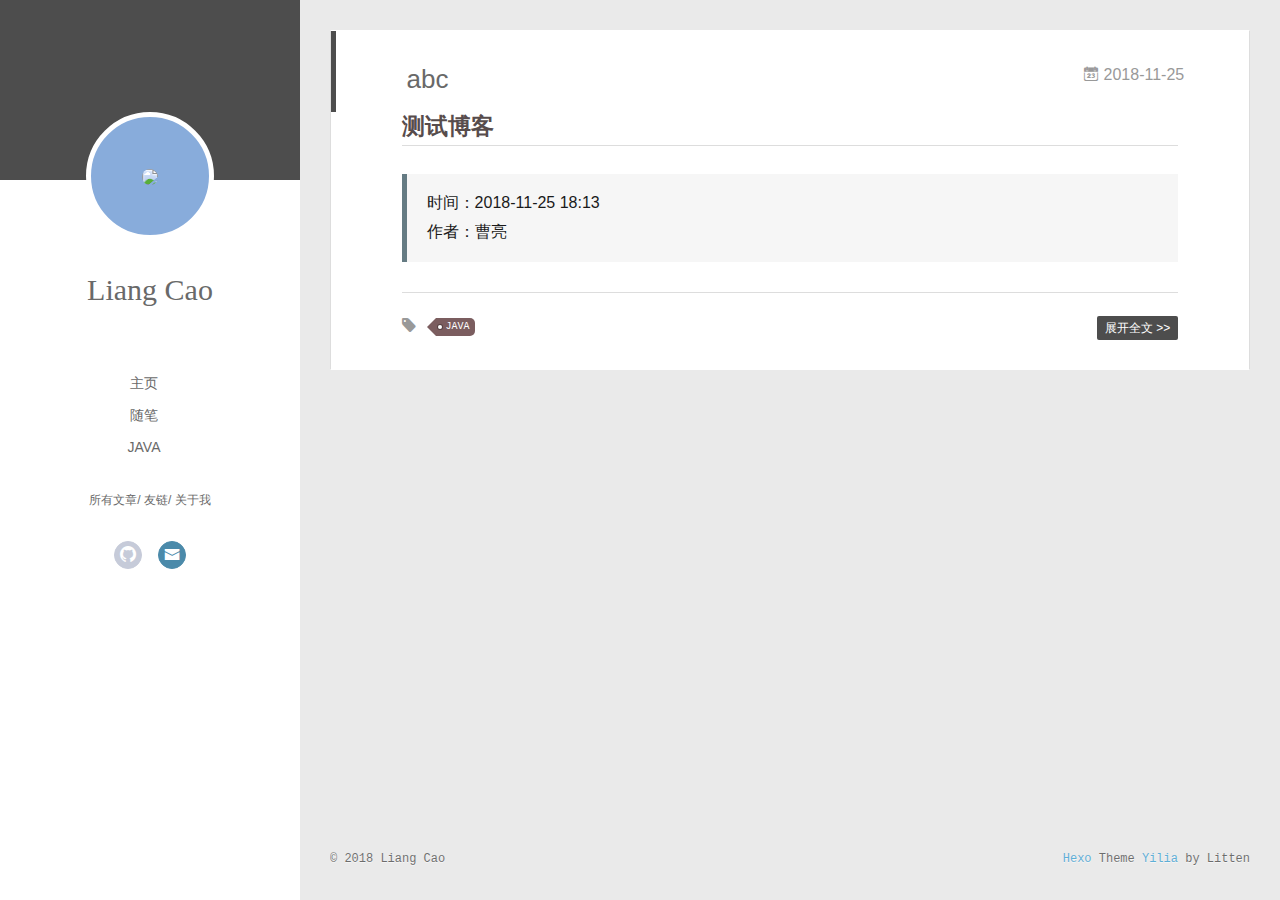
==== commit b2e4e46b: "Site updated: 2018-11-25 18:17:58" ====
--- a/index.html
+++ b/index.html
@@ -153,35 +153,30 @@
           <div id="js-content" class="content-ll">
             
   
-    <article id="post-hello-world" class="article article-type-post  article-index" itemscope="" itemprop="blogPost">
+    <article id="post-abc" class="article article-type-post  article-index" itemscope="" itemprop="blogPost">
   <div class="article-inner">
     
       <header class="article-header">
         
   
     <h1 itemprop="name">
-      <a class="article-title" href="/2018/11/25/hello-world/">Hello World</a>
+      <a class="article-title" href="/2018/11/25/abc/">abc</a>
     </h1>
   
 
         
-        <a href="/2018/11/25/hello-world/" class="archive-article-date">
-  	<time datetime="2018-11-25T06:59:24.641Z" itemprop="datePublished"><i class="icon-calendar icon"></i>2018-11-25</time>
+        <a href="/2018/11/25/abc/" class="archive-article-date">
+  	<time datetime="2018-11-25T09:52:00.000Z" itemprop="datePublished"><i class="icon-calendar icon"></i>2018-11-25</time>
 </a>
         
       </header>
     
     <div class="article-entry" itemprop="articleBody">
       
-        <p>Welcome to <a href="https://hexo.io/" target="_blank" rel="noopener">Hexo</a>! This is your very first post. Check <a href="https://hexo.io/docs/" target="_blank" rel="noopener">documentation</a> for more info. If you get any problems when using Hexo, you can find the answer in <a href="https://hexo.io/docs/troubleshooting.html" target="_blank" rel="noopener">troubleshooting</a> or you can ask me on <a href="https://github.com/hexojs/hexo/issues" target="_blank" rel="noopener">GitHub</a>.</p>
-<h2 id="Quick-Start"><a href="#Quick-Start" class="headerlink" title="Quick Start"></a>Quick Start</h2><h3 id="Create-a-new-post"><a href="#Create-a-new-post" class="headerlink" title="Create a new post"></a>Create a new post</h3><figure class="highlight bash"><table><tr><td class="gutter"><pre><span class="line">1</span><br></pre></td><td class="code"><pre><span class="line">$ hexo new <span class="string">"My New Post"</span></span><br></pre></td></tr></table></figure>
-<p>More info: <a href="https://hexo.io/docs/writing.html" target="_blank" rel="noopener">Writing</a></p>
-<h3 id="Run-server"><a href="#Run-server" class="headerlink" title="Run server"></a>Run server</h3><figure class="highlight bash"><table><tr><td class="gutter"><pre><span class="line">1</span><br></pre></td><td class="code"><pre><span class="line">$ hexo server</span><br></pre></td></tr></table></figure>
-<p>More info: <a href="https://hexo.io/docs/server.html" target="_blank" rel="noopener">Server</a></p>
-<h3 id="Generate-static-files"><a href="#Generate-static-files" class="headerlink" title="Generate static files"></a>Generate static files</h3><figure class="highlight bash"><table><tr><td class="gutter"><pre><span class="line">1</span><br></pre></td><td class="code"><pre><span class="line">$ hexo generate</span><br></pre></td></tr></table></figure>
-<p>More info: <a href="https://hexo.io/docs/generating.html" target="_blank" rel="noopener">Generating</a></p>
-<h3 id="Deploy-to-remote-sites"><a href="#Deploy-to-remote-sites" class="headerlink" title="Deploy to remote sites"></a>Deploy to remote sites</h3><figure class="highlight bash"><table><tr><td class="gutter"><pre><span class="line">1</span><br></pre></td><td class="code"><pre><span class="line">$ hexo deploy</span><br></pre></td></tr></table></figure>
-<p>More info: <a href="https://hexo.io/docs/deployment.html" target="_blank" rel="noopener">Deployment</a></p>
+        <h2 id="测试博客"><a href="#测试博客" class="headerlink" title="测试博客"></a>测试博客</h2><blockquote>
+<p>时间：2018-11-25 18:13</p>
+<p>作者：曹亮</p>
+</blockquote>
 
       
 
@@ -190,11 +185,22 @@
     <div class="article-info article-info-index">
       
       
+	<div class="article-tag tagcloud">
+		<i class="icon-price-tags icon"></i>
+		<ul class="article-tag-list">
+			 
+        		<li class="article-tag-list-item">
+        			<a href="javascript:void(0)" class="js-tag article-tag-list-link color5">JAVA</a>
+        		</li>
+      		
+		</ul>
+	</div>
+
       
 
       
         <p class="article-more-link">
-          <a class="article-more-a" href="/2018/11/25/hello-world/">展开全文 >></a>
+          <a class="article-more-a" href="/2018/11/25/abc/">展开全文 >></a>
         </p>
       
 
@@ -337,6 +343,10 @@
             <input type="checkbox" q-on="click:toggleTag(e)" q-attr="checked:showTags">
           </label>
           <ul class="article-tag-list" q-show="showTags">
+             
+              <li class="article-tag-list-item">
+                <a href="javascript:void(0)" class="js-tag color5">JAVA</a>
+              </li>
             
             <div class="clearfix"></div>
           </ul>
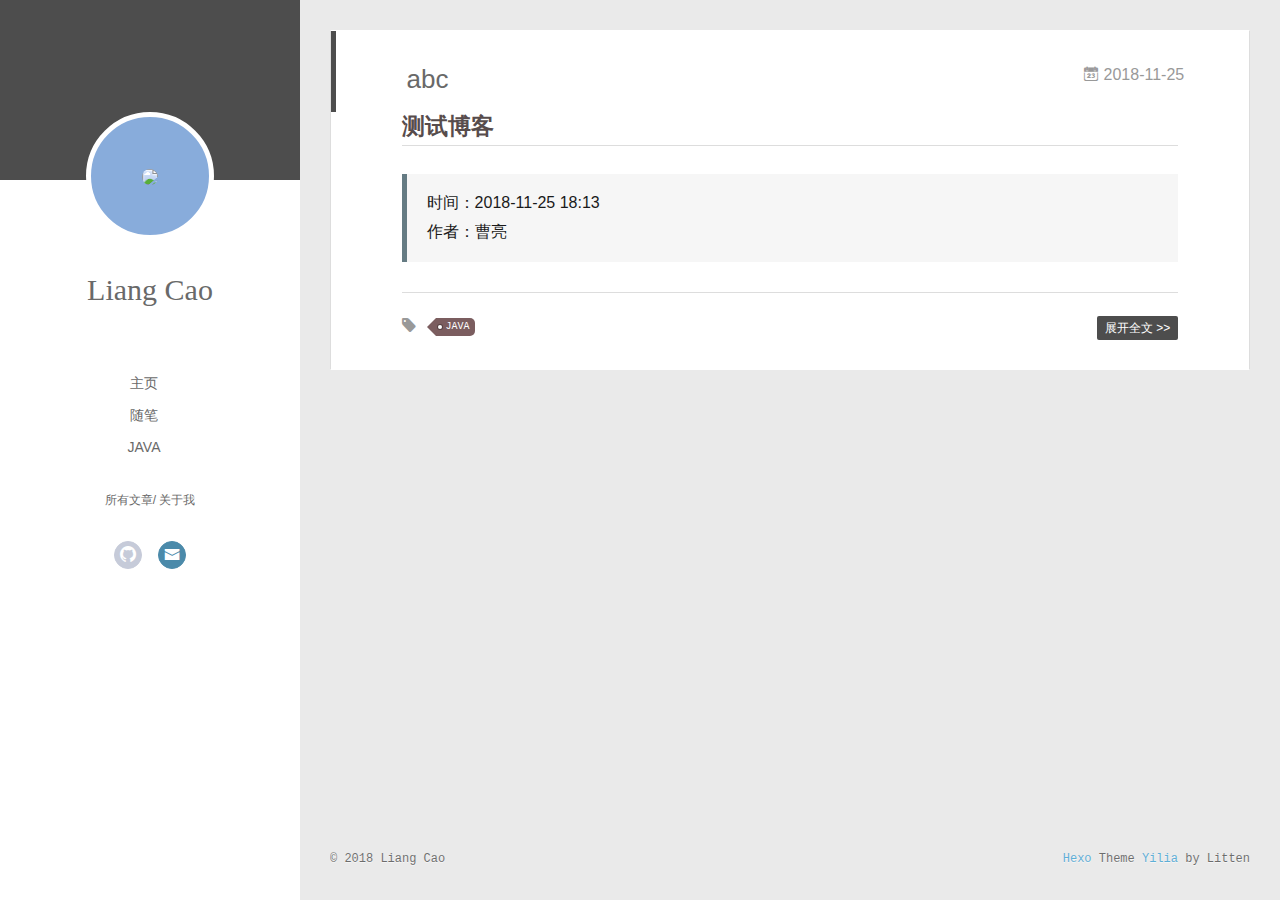
==== commit cb377463: "Site updated: 2018-11-25 20:35:14" ====
--- a/index.html
+++ b/index.html
@@ -71,8 +71,6 @@
     			
             
     			
-    			<a q-on="click: openSlider(e, 'friends')" href="javascript:void(0)">友链</a>
-    			
             
     			
     			<a q-on="click: openSlider(e, 'aboutme')" href="javascript:void(0)">关于我</a>
@@ -303,8 +301,6 @@
       
     
       
-      
-      
     
       
       
@@ -316,15 +312,13 @@
     
     
       
-      <li style="width: 33.333333333333336%" q-on="click: openSlider(e, 'innerArchive')"><a href="javascript:void(0)" q-class="active:innerArchive">所有文章</a></li>
-      
-        
-      
-      <li style="width: 33.333333333333336%" q-on="click: openSlider(e, 'friends')"><a href="javascript:void(0)" q-class="active:friends">友链</a></li>
-      
-        
-      
-      <li style="width: 33.333333333333336%" q-on="click: openSlider(e, 'aboutme')"><a href="javascript:void(0)" q-class="active:aboutme">关于我</a></li>
+      <li style="width: 50%" q-on="click: openSlider(e, 'innerArchive')"><a href="javascript:void(0)" q-class="active:innerArchive">所有文章</a></li>
+      
+        
+      
+        
+      
+      <li style="width: 50%" q-on="click: openSlider(e, 'aboutme')"><a href="javascript:void(0)" q-class="active:aboutme">关于我</a></li>
       
         
     </ul>
@@ -392,38 +386,6 @@
     
 
     
-    	<section class="tools-section tools-section-friends" q-show="friends">
-  		
-        <ul class="search-ul">
-          
-            <li class="search-li">
-              <a href="http://localhost:4000/" target="_blank" class="search-title"><i class="icon-quo-left icon"></i>友情链接1</a>
-            </li>
-          
-            <li class="search-li">
-              <a href="http://localhost:4000/" target="_blank" class="search-title"><i class="icon-quo-left icon"></i>友情链接2</a>
-            </li>
-          
-            <li class="search-li">
-              <a href="http://localhost:4000/" target="_blank" class="search-title"><i class="icon-quo-left icon"></i>友情链接3</a>
-            </li>
-          
-            <li class="search-li">
-              <a href="http://localhost:4000/" target="_blank" class="search-title"><i class="icon-quo-left icon"></i>友情链接4</a>
-            </li>
-          
-            <li class="search-li">
-              <a href="http://localhost:4000/" target="_blank" class="search-title"><i class="icon-quo-left icon"></i>友情链接5</a>
-            </li>
-          
-            <li class="search-li">
-              <a href="http://localhost:4000/" target="_blank" class="search-title"><i class="icon-quo-left icon"></i>友情链接6</a>
-            </li>
-          
-        </ul>
-  		
-    	</section>
-    
 
     
     	<section class="tools-section tools-section-me" q-show="aboutme">
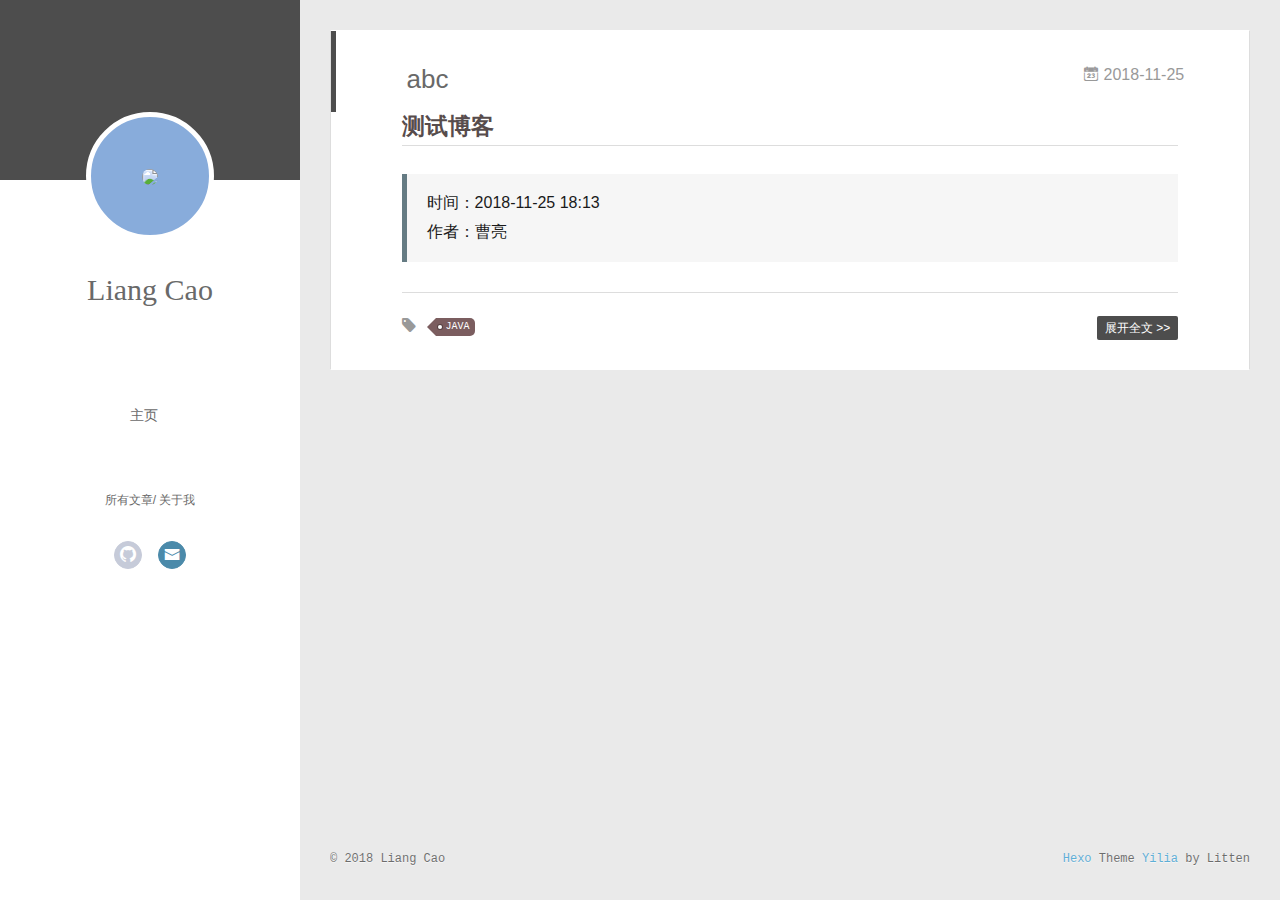
==== commit d80e0706: "Site updated: 2018-11-25 21:36:20" ====
--- a/index.html
+++ b/index.html
@@ -57,10 +57,6 @@
 			<ul>
 			
 				<li><a href="/">主页</a></li>
-	        
-				<li><a href="/tags/随笔/">随笔</a></li>
-	        
-				<li><a href="/tags/java/">Java</a></li>
 	        
 			</ul>
 		</nav>
@@ -110,10 +106,6 @@
 			
 				
 			
-				
-			
-				
-			
 			
 			
 			<nav class="header-nav">
@@ -127,14 +119,10 @@
 			</nav>
 
 			<nav class="header-menu js-header-menu">
-				<ul style="width: 70%">
+				<ul style="width: 50%">
 				
 				
-					<li style="width: 33.333333333333336%"><a href="/">主页</a></li>
-		        
-					<li style="width: 33.333333333333336%"><a href="/tags/随笔/">随笔</a></li>
-		        
-					<li style="width: 33.333333333333336%"><a href="/tags/java/">Java</a></li>
+					<li style="width: 100%"><a href="/">主页</a></li>
 		        
 				</ul>
 			</nav>
